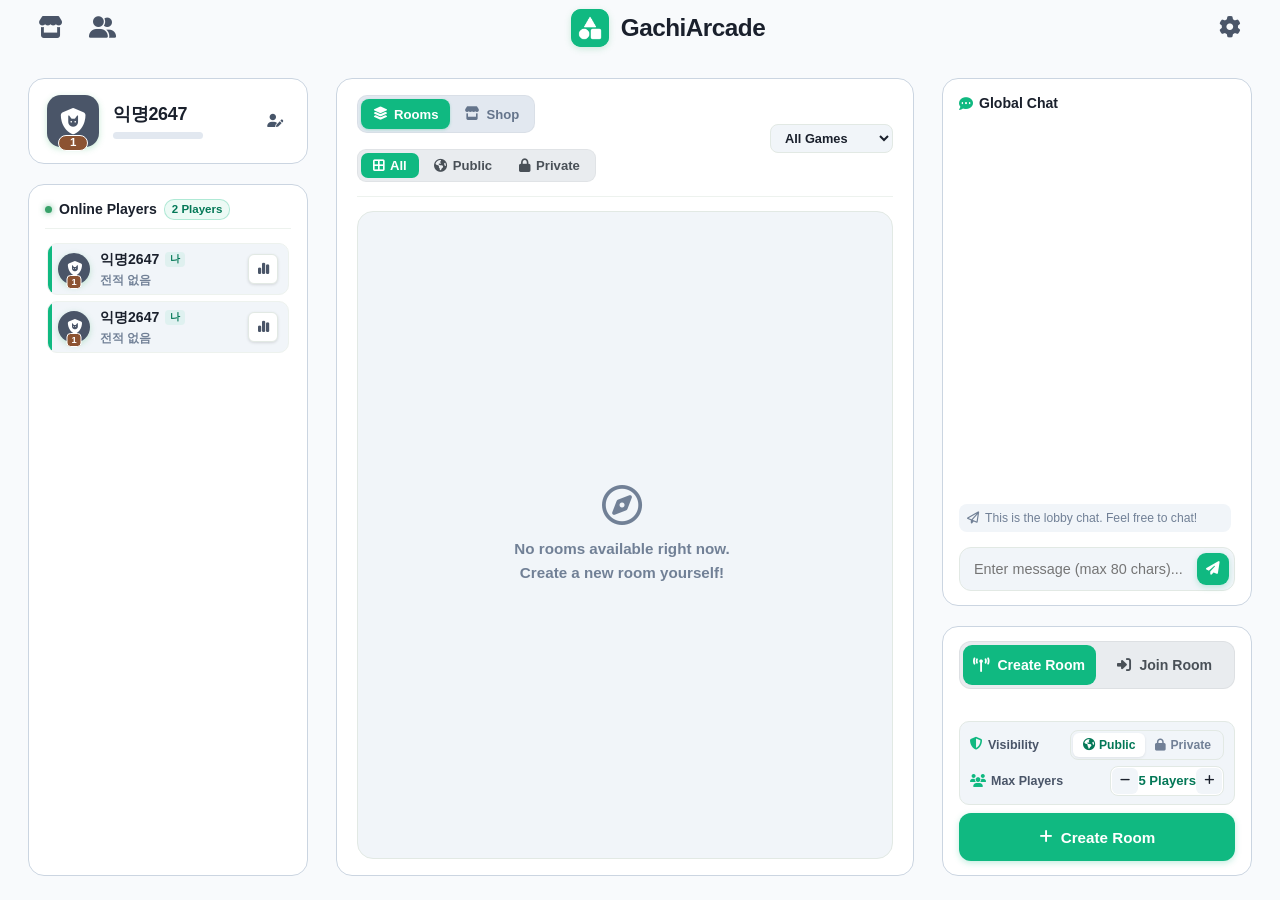
==== index.html @ 76b64f80 "mod" ====
<!DOCTYPE html>
<html lang="ko">
<head>
  <meta charset="UTF-8" />
  <meta name="viewport" content="width=device-width, initial-scale=1.0, maximum-scale=1.0, user-scalable=no, viewport-fit=cover" />
  <meta name="apple-mobile-web-app-capable" content="yes" />
  <meta name="apple-mobile-web-app-status-bar-style" content="default" />
  <meta name="mobile-web-app-capable" content="yes" />
  <title>가치아케이드</title>
  
  <!-- 🔍 검색엔진 최적화 (SEO) 메타 태그 -->
  <meta name="description" content="가치아케이드(GachiArcade)는 설치 없이 브라우저에서 친구와 함께 즐기는 실시간 멀티플레이 웹 아케이드 플랫폼입니다. 윷놀이, 캐치마인드, 섯다, 오목, 오델로 등 14종의 다양한 대전 게임을 무료로 플레이해보세요!" />
  <meta name="keywords" content="가치아케이드, gachiarcade, 가치 아케이드, 웹게임, 멀티게임, 실시간 멀티플레이, 브라우저 게임, 윷놀이, 캐치마인드, 섯다, 오목, 오델로, 무료 웹게임, 친구랑 할만한 게임" />
  <meta name="author" content="GachiArcade Team" />
  <meta name="robots" content="index, follow" />
  <link rel="canonical" href="https://gachiarcade.kro.kr/" />

  <!-- 🔍 구글 서치 콘솔(Google Search Console) 소유권 확인 태그 -->
  <meta name="google-site-verification" content="fe1dQQTqFu0LW-H1JIGaoPeFXu-8-6--BECt6qq8mTA" />
  <!-- 🔍 네이버 웹마스터도구(Naver Search Advisor) 소유권 확인 태그 (선택 사항) -->
  <meta name="naver-site-verification" content="" />

  <!-- 🌟 파비콘 (Favicon) & 모바일 앱 아이콘 (Googlebot-Favicon 최적화 정적/절대경로) -->
  <link rel="shortcut icon" href="https://gachiarcade.kro.kr/favicon.ico" />
  <link rel="icon" type="image/x-icon" href="https://gachiarcade.kro.kr/favicon.ico" sizes="any" />
  <link rel="icon" type="image/svg+xml" href="https://gachiarcade.kro.kr/favicon.svg" />
  <link rel="icon" type="image/png" sizes="192x192" href="https://gachiarcade.kro.kr/favicon.png" />
  <link rel="icon" type="image/png" sizes="512x512" href="https://gachiarcade.kro.kr/favicon.png" />
  <link rel="apple-touch-icon" sizes="180x180" href="https://gachiarcade.kro.kr/favicon.png" />
  <meta name="theme-color" content="#f8fafc" />
  <meta name="theme-color" media="(prefers-color-scheme: light)" content="#f8fafc" />
  <meta name="theme-color" media="(prefers-color-scheme: dark)" content="#0f172a" />
  <meta name="msapplication-navbutton-color" content="#f8fafc" />

  <!-- 💬 카카오톡 & SNS 오픈그래프 (Open Graph) 메타 태그 -->
  <meta property="og:type" content="website" />
  <meta property="og:site_name" content="가치아케이드" />
  <meta property="og:url" content="https://gachiarcade.kro.kr/" />
  <meta property="og:title" content="가치아케이드" />
  <meta property="og:description" content="설치 없이 브라우저에서 링크 하나로 친구와 함께 즐기는 실시간 멀티플레이 웹 아케이드! 윷놀이, 캐치마인드, 섯다 등 14종 게임 지원." />
  <meta property="og:image" content="https://gachiarcade.kro.kr/og-image-v2.png?v=20260919_v6" />
  <meta property="og:image:secure_url" content="https://gachiarcade.kro.kr/og-image-v2.png?v=20260919_v6" />
  <meta property="og:image:type" content="image/png" />
  <meta property="og:image:width" content="1200" />
  <meta property="og:image:height" content="630" />
  <meta property="og:image:alt" content="가치아케이드" />
  <meta property="og:locale" content="ko_KR" />
  <meta property="og:locale:alternate" content="en_US" />

  <!-- 🐦 트위터 카드 (Twitter Card) -->
  <meta name="twitter:card" content="summary_large_image" />
  <meta name="twitter:title" content="가치아케이드" />
  <meta name="twitter:description" content="친구와 브라우저에서 바로 즐기는 실시간 멀티플레이 웹 아케이드" />
  <meta name="twitter:image" content="https://gachiarcade.kro.kr/og-image-v2.png?v=20260919_v6" />

  <!-- 📊 구글 사이트 이름(Site Name) 지정 공식 구조화된 데이터 (WebSite Schema) -->
  <script type="application/ld+json">
  {
    "@context": "https://schema.org",
    "@type": "WebSite",
    "@id": "https://gachiarcade.kro.kr/#website",
    "name": "가치아케이드",
    "alternateName": ["GachiArcade", "gachiarcade", "가치 아케이드"],
    "url": "https://gachiarcade.kro.kr/"
  }
  </script>

  <!-- 📊 웹 애플리케이션 구조화된 데이터 (WebApplication Schema) -->
  <script type="application/ld+json">
  {
    "@context": "https://schema.org",
    "@type": "WebApplication",
    "name": "가치아케이드",
    "alternateName": ["GachiArcade", "gachiarcade"],
    "url": "https://gachiarcade.kro.kr/",
    "applicationCategory": "GameApplication",
    "operatingSystem": "All",
    "browserRequirements": "Requires JavaScript. Requires HTML5.",
    "genre": "Arcade, Multiplayer, Board Game",
    "description": "설치 없이 웹 브라우저에서 친구와 바로 즐기는 실시간 멀티플레이 웹 아케이드 플랫폼. 윷놀이, 캐치마인드, 섯다, 오목, 오델로 등 14종의 게임 제공.",
    "offers": {
      "@type": "Offer",
      "price": "0",
      "priceCurrency": "KRW"
    }
  }
  </script>

  <link rel="preconnect" href="https://cdn.jsdelivr.net" />
  <link rel="stylesheet" href="https://cdn.jsdelivr.net/gh/orioncactus/pretendard@v1.3.9/dist/web/static/pretendard.min.css" />
  <link rel="stylesheet" href="https://cdnjs.cloudflare.com/ajax/libs/font-awesome/6.5.1/css/all.min.css" />
  <script src="https://unpkg.com/peerjs@1.5.4/dist/peerjs.min.js"></script>
  <script src="js/i18n.js"></script>
  <link rel="stylesheet" href="css/style.css?v=1.19.4" />
  <link rel="stylesheet" href="css/games.css?v=1.19.4" />
</head>
<body>

<!-- ═══════════════════════════════════════════════════════════════
     SCREEN: HOME
═══════════════════════════════════════════════════════════════ -->
<div id="screen-home" class="screen active">

  <!-- 🌟 로비 상단 바 🌟 -->
  <header class="room-header lobby-topbar">
    <!-- 좌측: 마켓플레이스 & 친구 목록 버튼 -->
    <div class="lobby-topbar-left">
      <button type="button" class="btn-icon" id="btn-marketplace" title="상점 열기">
        <i class="fa-solid fa-store"></i>
      </button>
      <button type="button" class="btn-icon" id="btn-open-friends" title="친구 / 알림" style="position:relative;">
        <i class="fa-solid fa-user-group btn-icon-desktop"></i>
        <i class="fa-solid fa-user-plus btn-icon-mobile"></i>
        <span class="friends-online-badge hidden" id="friends-online-count-badge">0</span>
      </button>
    </div>

    <!-- 중앙: 가치아케이드 로고 -->
    <div class="room-title">
      <div class="topbar-logo">
        <div class="logo-icon-wrap">
          <img src="favicon.png" alt="가치아케이드 로고" class="topbar-logo-svg" />
        </div>
        <span class="logo-title">가치아케이드</span>
      </div>
    </div>

    <!-- 우측: 설정 버튼 -->
    <div class="room-header-actions" style="display:flex; align-items:center; gap:8px;">
      <button type="button" class="btn-icon" id="btn-open-settings" title="환경 설정 (소리/볼륨)">
        <i class="fa-solid fa-gear"></i>
      </button>
    </div>
  </header>

  <!-- 로비 모바일 채팅 토글 플로팅 버튼 & 백드롭 (방 화면과 동일한 좌하단 버튼) -->
  <button type="button" class="btn btn-primary btn-sm btn-mobile-chat-toggle" id="btn-lobby-mobile-chat-toggle" title="채팅창 열기">
    <i class="fa-solid fa-comment-dots"></i>
    <span>채팅</span>
    <span class="chat-badge-dot hidden" id="lobby-mobile-chat-badge"></span>
  </button>
  <div class="mobile-chat-backdrop hidden" id="lobby-mobile-chat-backdrop"></div>

  <!-- 로비 본체 (사이드바 + 메인 영역) -->
  <div class="home-body-wrap">
    <!-- 왼쪽 사이드바: 게임 목록 -->
    <aside class="home-sidebar">
      <!-- 🌟 사이드바 상단: 프로필 카드 바 (원래 로고 있던 자리) 🌟 -->
      <div class="sidebar-header sidebar-profile-header">
        <div class="home-user-bar">
          <div class="user-avatar-wrap">
            <div class="user-avatar" id="home-user-avatar">?</div>
            <span class="user-level-badge" id="home-user-level">1</span>
          </div>
          <div class="user-info">
            <div class="user-name-line">
              <strong class="user-name" id="home-user-name">플레이어</strong>
            </div>
            <div class="user-exp-track" id="home-user-exp-track" title="내 레벨 경험치">
              <div class="user-exp-fill" id="home-user-exp-fill" style="width: 0%;"></div>
            </div>
          </div>
          <button type="button" class="btn-icon sm btn-user-profile-edit" id="btn-change-nickname" title="프로필 편집 (닉네임/동물 아바타)">
            <i class="fa-solid fa-user-pen"></i>
            <span class="btn-profile-label">내 프로필</span>
          </button>
        </div>
      </div>

      <!-- 🌟 실시간 접속자 카드 (사이드바 위치 배치) 🌟 -->
      <div class="online-users-card card" id="online-users-card">
        <div class="online-card-header">
          <div class="online-card-title">
            <span class="online-live-dot"></span>
            <span>접속 중인 플레이어</span>
            <span class="online-count-badge" id="online-users-count">1명</span>
          </div>
        </div>
        <div class="online-users-list custom-scroll" id="online-users-list">
          <!-- JS 동적 생성 -->
        </div>
      </div>

    <nav class="sidebar-games">
      <p class="sidebar-label">게임 목록</p>
      <ul>
        <li class="sidebar-game-item active" data-game="gomoku">
          <div class="sg-icon"><i class="fa-solid fa-chess-board"></i></div>
          <div class="sg-info">
            <strong>오목</strong>
            <span>15×15 턴제 전략</span>
          </div>
          <div class="sg-tag tag-2p">2인</div>
        </li>
        <li class="sidebar-game-item" data-game="chess">
          <div class="sg-icon"><i class="fa-solid fa-chess-knight"></i></div>
          <div class="sg-info">
            <strong>체스</strong>
            <span>실시간 2인 클래식 체스</span>
          </div>
          <div class="sg-tag tag-2p">2인</div>
        </li>
        <li class="sidebar-game-item" data-game="janggi">
          <div class="sg-icon"><i class="fa-solid fa-chess-rook"></i></div>
          <div class="sg-info">
            <strong>장기</strong>
            <span>정통 2인 한국 장기</span>
          </div>
          <div class="sg-tag tag-2p">2인</div>
        </li>
        <li class="sidebar-game-item" data-game="alkkagi">
          <div class="sg-icon"><i class="fa-solid fa-burst"></i></div>
          <div class="sg-info">
            <strong>알까기</strong>
            <span>실시간 물리 알까기 대결</span>
          </div>
          <div class="sg-tag tag-2p">2인</div>
        </li>
        <li class="sidebar-game-item" data-game="quoridor">
          <div class="sg-icon"><i class="fa-solid fa-border-all"></i></div>
          <div class="sg-info">
            <strong>쿼리도</strong>
            <span>미로 탈출 & 벽 세우기</span>
          </div>
          <div class="sg-tag tag-2p">2인</div>
        </li>
        <li class="sidebar-game-item" data-game="baskin31">
          <div class="sg-icon"><i class="fa-solid fa-ice-cream"></i></div>
          <div class="sg-info">
            <strong>베스킨라빈스 31</strong>
            <span>1~3 숫자 심리전</span>
          </div>
          <div class="sg-tag tag-multi">2~8인</div>
        </li>
        <li class="sidebar-game-item" data-game="wordchain">
          <div class="sg-icon"><i class="fa-solid fa-comments"></i></div>
          <div class="sg-info">
            <strong>끝말잇기</strong>
            <span>15초 스피드 대결</span>
          </div>
          <div class="sg-tag tag-multi">2~8인</div>
        </li>
        <li class="sidebar-game-item" data-game="apple">
          <div class="sg-icon"><i class="fa-solid fa-apple-whole"></i></div>
          <div class="sg-info">
            <strong>사과게임</strong>
            <span>60초 숫자 퍼즐</span>
          </div>
          <div class="sg-tag tag-multi">2~8인</div>
        </li>
        <li class="sidebar-game-item" data-game="typing">
          <div class="sg-icon"><i class="fa-solid fa-keyboard"></i></div>
          <div class="sg-info">
            <strong>타자연습 대결</strong>
            <span>실시간 속타 배틀</span>
          </div>
          <div class="sg-tag tag-multi">2~8인</div>
        </li>
        <li class="sidebar-game-item" data-game="catchmind">
          <div class="sg-icon"><i class="fa-solid fa-paintbrush"></i></div>
          <div class="sg-info">
            <strong>캐치마인드</strong>
            <span>실시간 그림 퀴즈 배틀</span>
          </div>
          <div class="sg-tag tag-multi">2~8인</div>
        </li>
        <li class="sidebar-game-item" data-game="yutnori">
          <div class="sg-icon"><i class="fa-solid fa-circle-nodes"></i></div>
          <div class="sg-info">
            <strong>윷놀이</strong>
            <span>전통 윷놀이 말판 배틀</span>
          </div>
          <div class="sg-tag tag-multi">2~4인</div>
        </li>
        <li class="sidebar-game-item" data-game="yacht">
          <div class="sg-icon"><i class="fa-solid fa-dice"></i></div>
          <div class="sg-info">
            <strong>야추 다이스</strong>
            <span>3D 주사위 족보 배틀</span>
          </div>
          <div class="sg-tag tag-multi">2~4인</div>
        </li>
        <li class="sidebar-game-item" data-game="seotda">
          <div class="sg-icon"><i class="fa-solid fa-clone"></i></div>
          <div class="sg-info">
            <strong>섯다</strong>
            <span>2장 섯다 & 베팅 배틀</span>
          </div>
          <div class="sg-tag tag-multi">2~5인</div>
        </li>
        <li class="sidebar-game-item" data-game="minesweeper">
          <div class="sg-icon"><i class="fa-solid fa-bomb"></i></div>
          <div class="sg-info">
            <strong>지뢰찾기</strong>
            <span>실시간 멀티 배틀</span>
          </div>
          <div class="sg-tag tag-multi">2~8인</div>
        </li>
      </ul>
    </nav>

    <!-- 📢 로비 사이드바 하단 배너: 가치클라우드 (300:250) -->
    <div class="arcade-ad-wrapper arcade-ad-sidebar-home" aria-label="가치클라우드 스폰서 배너">
      <span class="arcade-ad-label">SPONSORED</span>
      <div class="arcade-ad-content" id="arcade-banner-home">
        <a href="https://gachicloud.netlify.app" target="_blank" rel="noopener noreferrer" class="arcade-banner-link" title="가치클라우드 바로가기">
          <img src="gachicloud.png" alt="가치클라우드 - 메신저 대신 웹으로 전송" class="arcade-banner-img" />
        </a>
      </div>
    </div>

    <div class="sidebar-footer">
      <div class="sidebar-copyright">
        <span>© 2026 GachiArcade. All rights reserved.</span>
      </div>
    </div>
  </aside>

  <!-- 오른쪽: 메인 영역 (좌측: 실시간 공개 방 목록, 우측: 방 만들기/참가) -->
  <main class="home-main">
    <!-- 🌟 모바일 전용 상단 탭: [방 목록] | [상점] 🌟 -->
    <div class="mobile-lobby-tabs" id="mobile-lobby-tabs">
      <button type="button" class="mobile-lobby-tab active" id="tab-mobile-room-list">
        <i class="fa-solid fa-layer-group" style="font-size: 0.9rem; margin-right: 4px;"></i>
        <span>방 목록</span>
      </button>
      <button type="button" class="mobile-lobby-tab" id="tab-mobile-shop">
        <i class="fa-solid fa-store" style="font-size: 0.9rem; margin-right: 4px;"></i>
        <span>상점</span>
      </button>
    </div>

    <div class="home-lobby-container">
      
      <!-- 1. 좌측~중앙: 🌐 실시간 방 목록 (공개방 / 비밀방 필터 지원) -->
      <div class="lobby-card card" id="lobby-room-card">
        <div class="lobby-header">
          <div class="lobby-title-area">
            <!-- 🌟 상점 / 방 목록 전환 탭 (좌측 미니 캡슐) 🌟 -->
            <div class="lobby-view-switcher" id="lobby-view-switcher">
              <button type="button" class="lvs-tab active" id="btn-switch-rooms" title="방 목록">
                <i class="fa-solid fa-layer-group"></i>
                <span>방 목록</span>
              </button>
              <button type="button" class="lvs-tab" id="btn-switch-shop" title="상점">
                <i class="fa-solid fa-store"></i>
                <span>상점</span>
              </button>
            </div>
            <div class="lobby-tab-group" id="lobby-filter-tabs">
              <button type="button" class="lobby-tab-btn active" data-lobby-tab="all" id="tab-lobby-all">
                <i class="fa-solid fa-border-all"></i> 전체
              </button>
              <button type="button" class="lobby-tab-btn" data-lobby-tab="public" id="tab-lobby-public">
                <i class="fa-solid fa-earth-americas"></i> 공개방
              </button>
              <button type="button" class="lobby-tab-btn" data-lobby-tab="private" id="tab-lobby-private">
                <i class="fa-solid fa-lock"></i> 비밀방
              </button>
            </div>
          </div>
          <div class="lobby-header-actions">
            <select id="lobby-game-filter" class="lobby-game-select" title="게임별 방 필터">
              <option value="all">모든 게임</option>
            </select>
          </div>
        </div>
        <div class="lobby-list is-empty" id="lobby-room-list">
          <div class="lobby-empty">
            <i class="fa-regular fa-compass"></i>
            <p>현재 열려있는 공개방이 없습니다.<br>새로운 방을 직접 만들어 보세요!</p>
          </div>
        </div>
        <!-- 🌟 방목록 카드 바로 아래 부착된 액션 바 (화면 잘림 완전 방지) 🌟 -->
        <div class="mobile-lobby-action-row" id="mobile-lobby-action-row">
          <button type="button" class="btn-mobile-lobby-chat" id="btn-mobile-lobby-chat" title="전체 채팅 열기">
            <i class="fa-solid fa-comment-dots"></i>
            <span class="chat-badge-dot hidden" id="mobile-lobby-chat-badge"></span>
          </button>
          <button type="button" class="btn-mobile-room-action" id="btn-mobile-room-action">
            <i class="fa-solid fa-plus"></i>
            <span>방 만들기</span>
          </button>
        </div>
      </div>

      <!-- 1-2. 🛒 상점 카드 (방 목록 카드와 전환) -->
      <div class="lobby-card card lobby-shop-card hidden" id="lobby-shop-card">
        <div class="lobby-header shop-header">
          <div class="lobby-title-area shop-title-area">
            <!-- 🌟 상점 / 방 목록 전환 탭 (좌측 미니 캡슐) 🌟 -->
            <div class="lobby-view-switcher" id="lobby-view-switcher-shop">
              <button type="button" class="lvs-tab" id="btn-switch-rooms-shop" title="방 목록">
                <i class="fa-solid fa-layer-group"></i>
                <span>방 목록</span>
              </button>
              <button type="button" class="lvs-tab active" id="btn-switch-shop-shop" title="상점">
                <i class="fa-solid fa-store"></i>
                <span>상점</span>
              </button>
            </div>
            <div class="lobby-tab-group shop-tab-scroll" id="shop-filter-tabs">
              <button type="button" class="lobby-tab-btn active" data-shop-tab="nickname" id="tab-shop-nickname">
                <i class="fa-solid fa-palette"></i> 닉네임
              </button>
              <button type="button" class="lobby-tab-btn" data-shop-tab="profile_card" id="tab-shop-profile-card">
                <i class="fa-solid fa-id-card"></i> 프로필 카드
              </button>
              <button type="button" class="lobby-tab-btn" data-shop-tab="chat_bubble" id="tab-shop-chat-bubble">
                <i class="fa-regular fa-comment-dots"></i> 말풍선
              </button>
              <button type="button" class="lobby-tab-btn" data-shop-tab="avatar_frame" id="tab-shop-avatar-frame">
                <i class="fa-solid fa-square"></i> 테두리
              </button>
              <button type="button" class="lobby-tab-btn" data-shop-tab="victory_effect" id="tab-shop-victory-effect">
                <i class="fa-solid fa-wand-magic-sparkles"></i> 세레머니
              </button>
            </div>
          </div>
          <div class="shop-header-right">
            <div class="shop-coin-pill">
              <i class="fa-solid fa-coins"></i>
              <strong id="shop-coin-balance">0</strong>
            </div>
            <button type="button" class="btn-icon sm" id="btn-close-shop" title="방 목록으로 돌아가기">
              <i class="fa-solid fa-layer-group"></i>
            </button>
          </div>
        </div>
        <div class="shop-content custom-scroll">
          <div class="shop-items-grid" id="shop-items-grid">
            <!-- JS 동적 생성 -->
          </div>
        </div>
      </div>

      <!-- 1-3. 👤 프로필 편집 카드 (방 목록 카드 위치에 일체형 표시) -->
      <div class="lobby-card card lobby-profile-card hidden" id="lobby-profile-card">
        <div class="lobby-header profile-card-header">
          <div class="lobby-title-area">
            <button type="button" class="btn-icon sm btn-back-from-profile" id="btn-back-from-profile" title="돌아가기">
              <i class="fa-solid fa-chevron-left"></i>
            </button>
            <span class="lobby-title"><i class="fa-solid fa-user-pen" style="color:var(--green);"></i> 프로필 편집</span>
          </div>
          <button type="button" class="btn-icon sm btn-close-profile-modal" id="btn-close-profile" title="닫기">
            <i class="fa-solid fa-xmark"></i>
          </button>
        </div>
        <div class="profile-card-content custom-scroll">
          <!-- 🌟 미리보기 영역 (아바타 + 이름 + 레벨/코인 배지) -->
          <div class="profile-preview-area">
            <!-- 통계 아이콘 미니 버튼 (아바타 카드 좌측 상단, 코인 반대편) -->
            <button type="button" class="profile-preview-stats-btn" id="btn-open-my-stats" title="내 전적 통계 보기">
              <i class="fa-solid fa-chart-simple"></i>
            </button>

            <!-- 코인 미니 뱃지 (아바타 카드 맨 오른쪽 상단) -->
            <div class="profile-preview-badges">
              <span class="profile-mini-coin"><i class="fa-solid fa-coins"></i> <span id="profile-coin-amount">0</span></span>
            </div>

            <div class="profile-preview-avatar-wrap">
              <div class="profile-preview-avatar" id="profile-preview-avatar">
                <i class="fa-solid fa-dog" id="profile-preview-icon"></i>
              </div>
              <span class="profile-mini-level" id="profile-level-tag">1</span>
            </div>
            <div class="profile-preview-name" id="profile-preview-name">익명</div>
            <!-- 경험치 게이지 -->
            <div class="profile-exp-track" style="width:100%;margin-top:4px;">
              <div class="profile-exp-fill" id="profile-exp-fill" style="width: 0%;"></div>
            </div>
            <span class="profile-exp-text" id="profile-exp-text">0 / 60 EXP</span>
          </div>

          <!-- 🌟 계정 연동 / 로그인 영역 -->
          <div class="profile-auth-box" id="profile-auth-box">
            <div class="profile-auth-info">
              <i class="fa-solid fa-cloud profile-auth-icon" id="profile-auth-icon"></i>
              <div class="profile-auth-text">
                <span class="profile-auth-status" id="profile-auth-status">게스트 모드</span>
                <span class="profile-auth-sub" id="profile-auth-sub">로그인하면 프로필이 클라우드에 보관됩니다.</span>
              </div>
            </div>
            <div class="profile-auth-action" id="profile-auth-action">
              <button type="button" class="btn btn-primary btn-sm profile-auth-btn" id="btn-open-auth-modal">
                <i class="fa-solid fa-cloud"></i>
                <span>클라우드 로그인</span>
              </button>
            </div>
          </div>

          <!-- 닉네임 입력 -->
          <div class="profile-section">
            <label class="profile-section-label">닉네임 (최대 6글자)</label>
            <input
              type="text"
              id="profile-input-nick"
              class="profile-input-nick"
              placeholder="익명"
              maxlength="6"
              autocomplete="off"
              spellcheck="false"
            />
          </div>

          <!-- 동물 아이콘 선택 -->
          <div class="profile-section">
            <label class="profile-section-label">동물 아이콘</label>
            <div class="avatar-icon-grid" id="avatar-icon-grid"></div>
          </div>

          <!-- 배경 색상 선택 -->
          <div class="profile-section">
            <label class="profile-section-label">배경 색상</label>
            <div class="avatar-color-grid" id="avatar-color-grid"></div>
          </div>
        </div>

        <!-- 🌟 하단 고정 액션 바 (취소 / 저장) - 스크롤 없이 항상 화면 하단 고정 🌟 -->
        <div class="profile-card-footer" id="profile-card-footer">
          <button type="button" class="btn btn-outline btn-sm" id="btn-cancel-profile">
            <span>취소</span>
          </button>
          <button type="button" class="btn btn-primary btn-sm" id="btn-save-profile">
            <i class="fa-solid fa-check"></i>
            <span>저장</span>
          </button>
        </div>
      </div>
      <!-- 🌟 프로필 편집 팝업 모달 백드롭 🌟 -->
      <div class="profile-modal-backdrop hidden" id="profile-modal-backdrop"></div>

      <!-- 2. 우측: 전체 채팅 카드 + 방 만들기/참가 패널 (하단 일치 컬럼) -->
      <div class="lobby-right-col">
        <!-- 2-1. 상단: 💬 로비 전체 채팅방 (프로필 이름: 메시지 형식) -->
        <div class="lobby-chat-card card" id="lobby-chat-card">
          <div class="lobby-chat-header">
            <div class="lobby-chat-title">
              <i class="fa-solid fa-comment-dots" style="color: var(--green);"></i>
              <span>전체 채팅</span>
            </div>
            <button type="button" class="btn-icon sm btn-close-mobile-chat" id="btn-close-lobby-mobile-chat" title="채팅창 닫기">
              <i class="fa-solid fa-xmark"></i>
            </button>
          </div>
          <div class="lobby-chat-messages custom-scroll" id="lobby-chat-messages">
            <!-- 채팅 메시지 동적 생성 -->
            <div class="lobby-chat-welcome">
              <i class="fa-regular fa-paper-plane"></i>
              <span>로비 전체 채팅방입니다. 자유롭게 대화해보세요!</span>
            </div>
          </div>
          <form class="lobby-chat-form" id="lobby-chat-form">
            <input
              type="text"
              id="lobby-chat-input"
              class="lobby-chat-input"
              placeholder="메시지 입력 (최대 80자)..."
              maxlength="80"
              autocomplete="off"
              spellcheck="false"
            />
            <button type="submit" class="btn btn-primary btn-sm btn-lobby-chat-send" id="btn-lobby-chat-send" title="전송">
              <i class="fa-solid fa-paper-plane"></i>
            </button>
          </form>
        </div>

        <!-- 2-3. 하단: 방 만들기 / 참가 패널 -->
        <div class="connect-card card">
          <!-- 🌟 모바일 전용 방 만들기 헤더 (돌아가기 버튼) 🌟 -->
          <div class="mobile-create-header" id="mobile-create-header">
            <button type="button" class="btn-icon sm btn-back-to-room-list" id="btn-back-to-room-list" title="방 목록으로 돌아가기">
              <i class="fa-solid fa-chevron-left"></i>
            </button>
            <strong class="mobile-create-title">방 설정</strong>
            <div class="mobile-create-header-spacer"></div>
          </div>

          <div class="connect-tabs">
          <button class="ctab active" data-tab="create" id="tab-create">
            <i class="fa-solid fa-tower-broadcast"></i>
            <span>방 만들기</span>
          </button>
          <button class="ctab" data-tab="join" id="tab-join">
            <i class="fa-solid fa-right-to-bracket"></i>
            <span>방 참가</span>
          </button>
        </div>

        <!-- 방 만들기 패널 -->
        <div class="ctab-panel active" id="panel-create">
          <!-- ⚙️ 방 설정 옵션 (방 만들기 바로 위 밀착 배치) -->
          <div class="create-room-options">
            <!-- 1. 공개/비밀방 라디오 스위치 -->
            <div class="create-opt-row">
              <span class="create-opt-label"><i class="fa-solid fa-shield-halved"></i> 공개 설정</span>
              <div class="room-type-toggle">
                <label class="room-type-opt">
                  <input type="radio" name="room-visibility" value="public" checked id="opt-room-public" />
                  <span class="room-type-btn"><i class="fa-solid fa-earth-americas"></i> 공개방</span>
                </label>
                <label class="room-type-opt">
                  <input type="radio" name="room-visibility" value="private" id="opt-room-private" />
                  <span class="room-type-btn"><i class="fa-solid fa-lock"></i> 비밀방</span>
                </label>
              </div>
            </div>

            <!-- 비밀번호 4자리 핀 입력란 (비밀방 선택 시 표시) -->
            <div class="create-opt-row create-password-wrap hidden" id="create-password-wrap">
              <span class="create-opt-label"><i class="fa-solid fa-key"></i> 비밀번호</span>
              <div class="password-pin-box">
                <input
                  type="password"
                  id="input-create-room-password"
                  class="create-pwd-input"
                  placeholder="● ● ● ●"
                  maxlength="4"
                  inputmode="numeric"
                  autocomplete="off"
                />
              </div>
            </div>

            <!-- 2. 최대 인원 수 스피너 (2~8인) -->
            <div class="create-opt-row">
              <span class="create-opt-label"><i class="fa-solid fa-users"></i> 최대 인원</span>
              <div class="capacity-stepper">
                <button type="button" class="btn-step" id="btn-cap-minus" title="1명 감소">
                  <i class="fa-solid fa-minus"></i>
                </button>
                <span class="capacity-val" id="capacity-val">5인</span>
                <button type="button" class="btn-step" id="btn-cap-plus" title="1명 증가">
                  <i class="fa-solid fa-plus"></i>
                </button>
              </div>
            </div>
          </div>

          <button class="btn btn-primary btn-lg" id="btn-create-room">
            <i class="fa-solid fa-plus"></i>
            <span>방 만들기</span>
          </button>
          <div class="code-reveal hidden" id="code-reveal">
            <div class="code-reveal-label">방 코드</div>
            <div class="code-display">
              <span id="host-room-code">——</span>
              <button class="btn-icon" id="btn-copy-code" title="복사">
                <i class="fa-regular fa-copy"></i>
              </button>
            </div>
            <div class="waiting-dots">
              <span class="dot"></span><span class="dot"></span><span class="dot"></span>
              <span>친구 연결 대기 중</span>
            </div>
          </div>
        </div>

        <!-- 방 참가 패널 -->
        <div class="ctab-panel" id="panel-join">
          <div class="panel-desc-box">
            <h4>친구 방에 참가하기</h4>
            <p>공유받은 4자리 방 코드를 입력하여 입장하세요.</p>
          </div>
          <div class="join-form">
            <input
              type="text"
              id="input-room-code"
              class="code-input-field"
              placeholder="0 0 0 0"
              maxlength="4"
              inputmode="numeric"
              autocomplete="off"
              spellcheck="false"
            />
            <button class="btn btn-primary btn-lg" id="btn-join-room">
              <i class="fa-solid fa-arrow-right-to-bracket"></i>
              <span>입장하기</span>
            </button>
          </div>
          <div class="join-status hidden" id="join-status">
            <div class="waiting-dots">
              <span class="dot"></span><span class="dot"></span><span class="dot"></span>
              <span id="join-status-text">연결 중...</span>
            </div>
          </div>
        </div> <!-- /#panel-join -->
      </div> <!-- /.connect-card -->
    </div> <!-- /.lobby-right-col -->
  </div> <!-- /.home-lobby-container -->

  </main>
  </div> <!-- /.home-body-wrap -->
</div>


<!-- ═══════════════════════════════════════════════════════════════
     SCREEN: ROOM LOBBY
═══════════════════════════════════════════════════════════════ -->
<div id="screen-room" class="screen">
  <!-- 방 헤더 -->
  <header class="room-header">
    <button class="btn btn-ghost btn-sm" id="btn-leave-room">
      <i class="fa-solid fa-chevron-left"></i>
      <span>로비로 나가기</span>
    </button>
    <div class="room-title">
      <span class="room-name-label">ROOM CODE</span>
      <button type="button" class="room-code-badge" id="room-code-display" title="클릭하여 방 코드 복사">——</button>
      <button class="btn-icon sm" id="btn-copy-room-code" title="방 코드 복사">
        <i class="fa-regular fa-copy"></i>
      </button>
    </div>
    <div class="room-header-actions" style="display:flex; gap:8px;">
      <button class="btn-icon" id="btn-room-settings" title="환경설정">
        <i class="fa-solid fa-gear"></i>
      </button>
    </div>
  </header>

  <!-- 방 모바일 채팅 토글 플로팅 버튼 & 백드롭 -->
  <button type="button" class="btn btn-primary btn-sm btn-mobile-chat-toggle" id="btn-room-mobile-chat-toggle" title="채팅창 열기">
    <i class="fa-regular fa-comments"></i>
    <span>채팅</span>
    <span class="chat-badge-dot hidden" id="room-mobile-chat-badge"></span>
  </button>
  <div class="mobile-chat-backdrop hidden" id="room-mobile-chat-backdrop"></div>

<!-- 방 본체 (3단: 좌측 참가자 / 중앙 게임선택 / 우측 채팅) -->
  <div class="room-body" id="room-body">

    <!-- 1. 왼쪽 영역 (참가자 목록 + 이모지 패널) -->
    <div class="room-left-panel">
      <!-- 기존 참가자 목록 패널 -->
      <section class="room-players-panel card">
        <div class="panel-header">
          <h3 class="panel-title"><i class="fa-solid fa-users"></i> 참가자 목록</h3>
          <span class="panel-badge" id="player-count-badge">1명 접속</span>
        </div>
        <ul class="player-list" id="player-list">
          <!-- JS로 동적 생성 -->
        </ul>
        <div class="player-slots" id="player-slots">
          <!-- 빈 슬롯 JS 생성 -->
        </div>
      </section>

      <!-- 신규: 감정표현 이모지 & 채팅 사이드 패널 -->
      <div class="room-emoji-panel card" id="room-emoji-panel">
        <div class="emoji-grid-2x2">
          <button type="button" class="btn-emoji" data-emoji="😂" title="웃기">
            <img src="https://cdn.jsdelivr.net/gh/twitter/twemoji@14.0.2/assets/svg/1f602.svg" alt="😂" class="emoji-img">
          </button>
          <button type="button" class="btn-emoji" data-emoji="😡" title="화남">
            <img src="https://cdn.jsdelivr.net/gh/twitter/twemoji@14.0.2/assets/svg/1f621.svg" alt="😡" class="emoji-img">
          </button>
          <button type="button" class="btn-emoji" data-emoji="😮" title="놀람">
            <img src="https://cdn.jsdelivr.net/gh/twitter/twemoji@14.0.2/assets/svg/1f62e.svg" alt="😮" class="emoji-img">
          </button>
          <button type="button" class="btn-emoji" data-emoji="🎉" title="축하">
            <img src="https://cdn.jsdelivr.net/gh/twitter/twemoji@14.0.2/assets/svg/1f389.svg" alt="🎉" class="emoji-img">
          </button>
        </div>
        <button type="button" class="btn-mobile-lobby-chat btn-card-side-chat" id="btn-room-side-chat" title="채팅 열기">
          <i class="fa-solid fa-comment-dots"></i>
          <span class="chat-badge-dot hidden" id="room-side-chat-badge"></span>
        </button>
      </div>


    </div>

    <!-- 2. 중앙: 게임 선택 카드 + 하단 팁 -->
    <div class="room-center-wrap">
      <section class="room-center-panel card">
      <!-- 🎮 게임 진행 중 알림 배너 -->
      <div class="room-playing-alert hidden" id="room-playing-alert">
        <i class="fa-solid fa-circle-play"></i>
        <span>현재 게임이 진행 중입니다. 대기실에서 대기하시거나 채팅에 참여해 보세요!</span>
      </div>

      <div class="game-select-panel">
        <div class="panel-header">
          <h3 class="panel-title"><i class="fa-solid fa-gamepad"></i> 게임 선택</h3>

          <!-- 🌟 빨간색 표시 위치: 게임선택과 힌트 사이의 세부 설정 바 🌟 -->
          <div class="game-extra-settings-bar hidden" id="game-extra-settings-bar">
            <!-- 1. 라운드 설정 (끝말잇기, 캐치마인드, 타자연습 대결) -->
            <div class="extra-setting-item hidden" id="game-rounds-setting">
              <span class="esi-label"><i class="fa-solid fa-award"></i> 라운드:</span>
              <div class="esi-stepper">
                <button type="button" class="btn-step" id="btn-round-minus" title="1라운드 감소">
                  <i class="fa-solid fa-minus"></i>
                </button>
                <span class="esi-val" id="game-round-val">3 라운드</span>
                <button type="button" class="btn-step" id="btn-round-plus" title="1라운드 증가">
                  <i class="fa-solid fa-plus"></i>
                </button>
              </div>
            </div>

            <!-- 2. 오목/체스 진영 선택 (셔플, 방장 흑, 방장 백) -->
            <div class="extra-setting-item hidden" id="game-side-setting">
              <span class="esi-label"><i class="fa-solid fa-chess"></i> 진영:</span>
              <div class="side-select-toggle" id="side-select-toggle">
                <button type="button" class="side-btn active" data-side="shuffle" id="btn-side-shuffle">
                  <i class="fa-solid fa-shuffle"></i> <span>셔플</span>
                </button>
                <button type="button" class="side-btn" data-side="host_black" id="btn-side-black">
                  <i class="fa-solid fa-circle" style="color:#1a202c;"></i> <span id="side-label-black">방장 흑</span>
                </button>
                <button type="button" class="side-btn" data-side="host_white" id="btn-side-white">
                  <i class="fa-regular fa-circle" style="color:#718096;"></i> <span id="side-label-white">방장 백</span>
                </button>
              </div>
            </div>
          </div>

          <span class="panel-sub" id="game-select-role-hint">방장만 변경 가능</span>
        </div>

        <!-- 🌟 신규: 현재 선택된 게임 프리뷰 요약 바 🌟 -->
        <div class="room-selected-game-banner" id="room-selected-game-banner">
          <div class="rsgb-icon-wrap" id="rsgb-icon-wrap">
            <i class="fa-solid fa-chess-board" id="rsgb-icon"></i>
          </div>
          <div class="rsgb-content">
            <div class="rsgb-title-row">
              <strong class="rsgb-title" id="rsgb-title">오목</strong>
              <span class="rsgb-tag tag-2p" id="rsgb-tag">2인</span>
            </div>
            <span class="rsgb-desc" id="rsgb-desc">15×15 정통 바둑판에서 먼저 5목을 완성하면 승리합니다.</span>
          </div>
        </div>

        <div class="room-game-grid" id="room-game-grid">
          <div class="room-game-btn" data-game="gomoku">
            <div class="rgb-icon"><i class="fa-solid fa-chess-board"></i></div>
            <div class="rgb-info">
              <strong>오목</strong>
              <span>15×15 턴제 바둑판</span>
            </div>
            <span class="rgb-tag tag-2p">2인</span>
          </div>
          <div class="room-game-btn" data-game="chess">
            <div class="rgb-icon"><i class="fa-solid fa-chess-knight"></i></div>
            <div class="rgb-info">
              <strong>체스</strong>
              <span>정통 클래식 2인 체스</span>
            </div>
            <span class="rgb-tag tag-2p">2인</span>
          </div>
          <div class="room-game-btn" data-game="janggi">
            <div class="rgb-icon"><i class="fa-solid fa-chess-rook"></i></div>
            <div class="rgb-info">
              <strong>장기</strong>
              <span>정통 2인 한국 장기</span>
            </div>
            <span class="rgb-tag tag-2p">2인</span>
          </div>
          <div class="room-game-btn" data-game="alkkagi">
            <div class="rgb-icon"><i class="fa-solid fa-burst"></i></div>
            <div class="rgb-info">
              <strong>알까기</strong>
              <span>실시간 물리 알까기 배틀</span>
            </div>
            <span class="rgb-tag tag-2p">2인</span>
          </div>
          <div class="room-game-btn" data-game="quoridor">
            <div class="rgb-icon"><i class="fa-solid fa-border-all"></i></div>
            <div class="rgb-info">
              <strong>쿼리도</strong>
              <span>9×9 미로 벽 세우기</span>
            </div>
            <span class="rgb-tag tag-2p">2인</span>
          </div>
          <div class="room-game-btn" data-game="baskin31">
            <div class="rgb-icon"><i class="fa-solid fa-ice-cream"></i></div>
            <div class="rgb-info">
              <strong>베스킨라빈스 31</strong>
              <span>1~3 숫자 심리전</span>
            </div>
            <span class="rgb-tag tag-multi">2~8인</span>
          </div>
          <div class="room-game-btn" data-game="wordchain">
            <div class="rgb-icon"><i class="fa-solid fa-comments"></i></div>
            <div class="rgb-info">
              <strong>끝말잇기</strong>
              <span>15초 한국어 어휘력</span>
            </div>
            <span class="rgb-tag tag-multi">2~8인</span>
          </div>
          <div class="room-game-btn" data-game="apple">
            <div class="rgb-icon"><i class="fa-solid fa-apple-whole"></i></div>
            <div class="rgb-info">
              <strong>사과게임</strong>
              <span>합 10 숫자 퍼즐</span>
            </div>
            <span class="rgb-tag tag-multi">2~8인</span>
          </div>
          <div class="room-game-btn" data-game="typing">
            <div class="rgb-icon"><i class="fa-solid fa-keyboard"></i></div>
            <div class="rgb-info">
              <strong>타자연습 대결</strong>
              <span>실시간 문장 속타전</span>
            </div>
            <span class="rgb-tag tag-multi">2~8인</span>
          </div>
          <div class="room-game-btn" data-game="catchmind">
            <div class="rgb-icon"><i class="fa-solid fa-paintbrush"></i></div>
            <div class="rgb-info">
              <strong>캐치마인드</strong>
              <span>실시간 그림 퀴즈 배틀</span>
            </div>
            <span class="rgb-tag tag-multi">2~8인</span>
          </div>
          <div class="room-game-btn" data-game="yutnori">
            <div class="rgb-icon"><i class="fa-solid fa-circle-nodes"></i></div>
            <div class="rgb-info">
              <strong>윷놀이</strong>
              <span>전통 윷놀이 말판 배틀</span>
            </div>
            <span class="rgb-tag tag-multi">2~4인</span>
          </div>
          <div class="room-game-btn" data-game="yacht">
            <div class="rgb-icon"><i class="fa-solid fa-dice"></i></div>
            <div class="rgb-info">
              <strong>야추 다이스</strong>
              <span>3D 주사위 족보 배틀</span>
            </div>
            <span class="rgb-tag tag-multi">2~4인</span>
          </div>
          <div class="room-game-btn" data-game="seotda">
            <div class="rgb-icon"><i class="fa-solid fa-clone"></i></div>
            <div class="rgb-info">
              <strong>섯다</strong>
              <span>2장 섯다 & 베팅 배틀</span>
            </div>
            <span class="rgb-tag tag-multi">2~5인</span>
          </div>
          <div class="room-game-btn" data-game="minesweeper">
            <div class="rgb-icon"><i class="fa-solid fa-bomb"></i></div>
            <div class="rgb-info">
              <strong>지뢰찾기</strong>
              <span>실시간 멀티 배틀</span>
            </div>
            <span class="rgb-tag tag-multi">2~8인</span>
          </div>
        </div>


      </div>

      <!-- 컨트롤 -->
      <div class="room-controls">
        <div class="guest-hint hidden" id="guest-wait-hint">
          <i class="fa-solid fa-crown"></i> 방장이 게임을 선택하고 시작하기를 기다리고 있습니다.
        </div>
        <div class="control-row">
          <button type="button" class="btn btn-ready" id="btn-ready">
            <i class="fa-regular fa-circle"></i>
            <span>준비하기</span>
          </button>
          <button type="button" class="btn btn-start hidden" id="btn-start-game" disabled>
            <i class="fa-solid fa-play"></i>
            <span>게임 시작</span>
          </button>
        </div>
        <p class="ready-hint" id="ready-hint">모든 참가자가 준비해야 시작할 수 있습니다.</p>
      </div>
    </section>

    <!-- 🌟 방 화면 하단 도움말/팁 바 (10초 랜덤 순환) 🌟 -->
    <div class="room-tip-bar" id="room-tip-bar">
      <i class="fa-solid fa-lightbulb room-tip-icon"></i>
      <span class="room-tip-text" id="room-tip-text">Tip - 로그인을 하면 전적과 레벨 등의 정보를 저장할 수 있어요.</span>
    </div>
  </div>

    <!-- 3. 오른쪽: 방 실시간 채팅창 -->
    <section class="room-chat-panel card" id="room-chat-panel">
      <div class="panel-header">
        <h3 class="panel-title"><i class="fa-solid fa-comment-dots" style="color:var(--green);"></i> 실시간 채팅</h3>
        <span class="chat-count-badge" id="chat-count-badge">ROOM</span>
        <button type="button" class="btn-icon sm btn-close-mobile-chat" id="btn-close-room-mobile-chat" title="채팅창 닫기">
          <i class="fa-solid fa-xmark"></i>
        </button>
      </div>

      <div class="chat-messages-wrap" id="room-chat-messages">
        <div class="chat-system-msg">방 채팅에 입장했습니다. 매너 있는 대화를 나눠보세요!</div>
      </div>
      <div class="chat-input-form">
        <input type="text" id="room-chat-input" class="chat-input" placeholder="메시지를 입력하세요..." maxlength="100" autocomplete="off" />
        <button type="button" class="btn btn-primary btn-chat-send" id="btn-room-chat-send">
          <i class="fa-solid fa-paper-plane"></i>
        </button>
      </div>
    </section>

  </div>
</div>

<!-- ═══════════════════════════════════════════════════════════════
     SCREEN: GAME (좌측 참가자 + 중앙 메인게임 + 우측 실시간 채팅)
═══════════════════════════════════════════════════════════════ -->
<div id="screen-game" class="screen">
  <!-- 상단 게임 네비게이션 -->
  <header class="game-header">
    <button class="btn btn-ghost btn-sm" id="btn-back-to-room">
      <i class="fa-solid fa-chevron-left"></i>
      <span>방으로 돌아가기</span>
    </button>
    <div class="game-title-area">
      <span id="current-game-title">게임</span>
    </div>
    <div class="game-header-actions">
      <div class="game-room-badge">
        <i class="fa-solid fa-hashtag"></i>
        <span id="game-room-code">0000</span>
      </div>
      <button class="btn-icon" id="btn-game-settings" title="환경설정">
        <i class="fa-solid fa-gear"></i>
      </button>
      <button type="button" class="btn btn-primary btn-sm btn-mobile-chat-toggle" id="btn-mobile-chat-toggle" title="채팅창 열기">
        <i class="fa-regular fa-comments"></i>
        <span>채팅</span>
        <span class="chat-badge-dot hidden" id="mobile-chat-badge"></span>
      </button>
    </div>
  </header>

  <!-- 모바일 채팅 팝업 전용 백드롭 -->
  <div class="mobile-chat-backdrop hidden" id="mobile-chat-backdrop"></div>

<!-- 게임 메인 컨테이너 (3단: 좌측 참가자 / 중앙 메인게임 / 우측 인게임 채팅) -->
  <div class="game-main-layout" id="game-main-layout">
    
    <!-- 1. 좌측 영역 (인게임 참가자 목록 + 이모지 패널) -->
    <div class="game-left-panel">
      <aside class="game-sidebar-players card">
        <div class="gsp-header">
          <h4><i class="fa-solid fa-users"></i> 참가자 (<span id="gsp-count">2</span>)</h4>
        </div>
        <!-- 좌측 퇴장 알림 영역 -->
        <div class="gsp-alert-container" id="gsp-alert-container"></div>
        <ul class="gsp-list" id="gsp-player-list">
          <!-- JS 동적 생성 -->
        </ul>
      </aside>

      <!-- 인게임 이모지 & 채팅 사이드 패널 -->
      <div class="game-emoji-panel card" id="game-emoji-panel">
        <div class="emoji-grid-2x2">
          <button type="button" class="btn-emoji" data-emoji="😂" title="웃기">
            <img src="https://cdn.jsdelivr.net/gh/twitter/twemoji@14.0.2/assets/svg/1f602.svg" alt="😂" class="emoji-img">
          </button>
          <button type="button" class="btn-emoji" data-emoji="😡" title="화남">
            <img src="https://cdn.jsdelivr.net/gh/twitter/twemoji@14.0.2/assets/svg/1f621.svg" alt="😡" class="emoji-img">
          </button>
          <button type="button" class="btn-emoji" data-emoji="😮" title="놀람">
            <img src="https://cdn.jsdelivr.net/gh/twitter/twemoji@14.0.2/assets/svg/1f62e.svg" alt="😮" class="emoji-img">
          </button>
          <button type="button" class="btn-emoji" data-emoji="🎉" title="축하">
            <img src="https://cdn.jsdelivr.net/gh/twitter/twemoji@14.0.2/assets/svg/1f389.svg" alt="🎉" class="emoji-img">
          </button>
        </div>
        <button type="button" class="btn-mobile-lobby-chat btn-card-side-chat" id="btn-game-side-chat" title="채팅 열기">
          <i class="fa-solid fa-comment-dots"></i>
          <span class="chat-badge-dot hidden" id="game-side-chat-badge"></span>
        </button>
      </div>


    </div>

    <!-- 2. 중앙 메인 게임 컨텐츠 영역 -->
    <main class="game-play-area">
      <div id="game-content"></div>
    </main>

    <!-- 3. 우측 인게임 실시간 채팅창 (모바일에서는 팝업 모달로 작동) -->
    <aside class="game-chat-panel card" id="game-chat-panel">
      <div class="gcp-header">
        <h4><i class="fa-solid fa-comment-dots" style="color:var(--green);"></i> 인게임 채팅</h4>
        <button type="button" class="btn-icon sm btn-close-mobile-chat" id="btn-close-mobile-chat" title="채팅창 닫기">
          <i class="fa-solid fa-xmark"></i>
        </button>
      </div>
      <div class="chat-messages-wrap" id="game-chat-messages">
        <div class="chat-system-msg">게임 중 실시간 응원과 대화를 나눠보세요!</div>
      </div>
      <div class="chat-input-form">
        <input type="text" id="game-chat-input" class="chat-input" placeholder="메시지 입력..." maxlength="100" autocomplete="off" />
        <button class="btn btn-primary btn-chat-send" id="btn-game-chat-send">
          <i class="fa-solid fa-paper-plane"></i>
        </button>
      </div>
    </aside>
  </div>
</div>

<!-- 🎆 승리 세레머니 이펙트 전역 캔버스 (미리보기 및 승리 시 노출) -->
<canvas id="victory-effects-canvas" class="victory-effects-canvas hidden"></canvas>

<!-- ═══════════════════════════════════════════════════════════════
     OVERLAY: 결과
═══════════════════════════════════════════════════════════════ -->
<div id="overlay-result" class="overlay hidden">
  <div class="result-modal card">
    <div class="result-confetti" id="result-confetti"></div>
    <div class="result-icon-wrap" id="result-icon">
      <i class="fa-solid fa-trophy"></i>
    </div>
    <h2 id="result-title">승리!</h2>
    <p id="result-message">축하합니다! 대결에서 승리하셨습니다.</p>
    <div class="result-score-row" id="result-score-row"></div>
    <div class="result-exp-box hidden" id="result-exp-box"></div>
    <div class="result-coin-box hidden" id="result-coin-box"></div>
    <div class="result-actions">
      <button type="button" class="btn btn-primary btn-lg" id="btn-result-back-room" style="width:100%;">
        <i class="fa-solid fa-house"></i>
        <span>방으로 돌아가기</span>
      </button>
    </div>
  </div>
</div>

<!-- ═══════════════════════════════════════════════════════════════
     OVERLAY: 환경 설정 (BGM 및 효과음 볼륨 스와이프 조절)
═══════════════════════════════════════════════════════════════ -->
<!-- ═══════════════════════════════════════════════════════════════
     OVERLAY: 환경 설정 (v1.1.0 — 5개 탭 분리 & 변경 이력 스크롤)
═══════════════════════════════════════════════════════════════ -->
<div id="overlay-settings" class="overlay hidden">
  <div class="settings-modal card" id="settings-modal-card">
    <!-- 헤더: 제목 + 닫기 버튼 -->
    <div class="settings-header">
      <h3><i class="fa-solid fa-gear"></i> 환경 설정</h3>
      <button type="button" class="btn-close-settings" id="btn-close-settings" title="닫기">
        <i class="fa-solid fa-xmark"></i>
      </button>
    </div>

    <!-- 탭 네비게이션 바 (6개 탭) -->
    <div class="settings-tab-bar" id="settings-tab-bar">
      <button type="button" class="settings-tab-btn active" data-tab="env" id="tab-settings-env">
        <i class="fa-solid fa-display"></i>
        <span data-i18n="settings.tabs.display">화면</span>
      </button>
      <button type="button" class="settings-tab-btn" data-tab="sound" id="tab-settings-sound">
        <i class="fa-solid fa-volume-high"></i>
        <span data-i18n="settings.tabs.sound">음향</span>
      </button>
      <button type="button" class="settings-tab-btn" data-tab="game" id="tab-settings-game">
        <i class="fa-solid fa-gamepad"></i>
        <span data-i18n="settings.tabs.game">게임</span>
      </button>
      <button type="button" class="settings-tab-btn" data-tab="about" id="tab-settings-about">
        <i class="fa-solid fa-circle-info"></i>
        <span data-i18n="settings.tabs.about">정보</span>
      </button>
      <button type="button" class="settings-tab-btn" data-tab="language" id="tab-settings-language">
        <i class="fa-solid fa-language"></i>
        <span data-i18n="settings.tabs.lang">언어</span>
      </button>
    </div>
    
    <!-- 탭 컨텐츠 바디 (스크롤 가능) -->
    <div class="settings-body custom-scroll">

      <!-- [탭 1] 🖥️ 화면 / 환경 설정 패널 -->
      <div class="settings-tab-pane active" id="pane-settings-env">
        <!-- 테마 설정 -->
        <div class="setting-item">
          <div class="setting-meta">
            <div class="setting-title">
              <i class="fa-solid fa-circle-half-stroke" style="color:var(--yellow);"></i>
              <span>화면 테마</span>
            </div>
            <div class="theme-toggle-group" id="theme-toggle-group">
              <button type="button" class="btn-theme-toggle active" id="btn-theme-light" data-theme="light">
                <i class="fa-solid fa-sun"></i>
                <span>라이트</span>
              </button>
              <button type="button" class="btn-theme-toggle" id="btn-theme-dark" data-theme="dark">
                <i class="fa-solid fa-moon"></i>
                <span>다크</span>
              </button>
            </div>
          </div>
        </div>

        <!-- 부드러운 애니메이션 & 파티클 -->
        <div class="setting-item">
          <div class="setting-meta">
            <div class="setting-title">
              <i class="fa-solid fa-wand-magic-sparkles" style="color:var(--purple);"></i>
              <span>시각 효과 & 애니메이션</span>
            </div>
            <label class="toggle-switch">
              <input type="checkbox" id="chk-anim-enabled" checked />
              <span class="toggle-slider"></span>
            </label>
          </div>
        </div>

        <!-- 화면 흔들림 효과 -->
        <div class="setting-item">
          <div class="setting-meta">
            <div class="setting-title">
              <i class="fa-solid fa-wave-square" style="color:var(--coral);"></i>
              <span>화면 흔들림 효과</span>
            </div>
            <label class="toggle-switch">
              <input type="checkbox" id="chk-shake-enabled" checked />
              <span class="toggle-slider"></span>
            </label>
          </div>
        </div>

        <!-- UI 텍스트 크기 스케일 -->
        <div class="setting-item">
          <div class="setting-meta">
            <div class="setting-title">
              <i class="fa-solid fa-font" style="color:var(--sky);"></i>
              <span>글꼴 크기</span>
            </div>
            <select class="settings-select" id="select-font-scale">
              <option value="normal" selected>보통</option>
              <option value="large">크게</option>
            </select>
          </div>
        </div>
      </div>

      <!-- [탭 2] 🔊 음향 / 사운드 설정 패널 -->
      <div class="settings-tab-pane" id="pane-settings-sound">
        <!-- 전체 사운드 마스터 음소거 스위치 -->
        <div class="setting-item">
          <div class="setting-meta">
            <div class="setting-title">
              <i class="fa-solid fa-volume-xmark" style="color:var(--coral);"></i>
              <span>전체 사운드</span>
            </div>
            <button type="button" class="btn btn-outline btn-sm" id="btn-master-mute-toggle">
              <i class="fa-solid fa-volume-high"></i>
              <span id="text-master-mute-status">소리 켜짐</span>
            </button>
          </div>
        </div>

        <!-- 배경음악 (BGM) 설정 -->
        <div class="setting-item">
          <div class="setting-meta">
            <div class="setting-title">
              <i class="fa-solid fa-music" style="color:var(--sky);"></i>
              <span>배경음악 (BGM)</span>
            </div>
            <button type="button" class="btn-sound-toggle" id="btn-toggle-bgm-mute" title="BGM 음소거">
              <i class="fa-solid fa-volume-high"></i>
            </button>
          </div>
          <div class="slider-row">
            <input type="range" id="slider-bgm-vol" min="0" max="100" value="35" class="sound-range-slider" />
            <span class="vol-text" id="text-bgm-vol">35%</span>
          </div>
        </div>

        <!-- 효과음 (SFX) 설정 -->
        <div class="setting-item">
          <div class="setting-meta">
            <div class="setting-title">
              <i class="fa-solid fa-volume-high" style="color:var(--green);"></i>
              <span>효과음 (SFX)</span>
            </div>
            <button type="button" class="btn-sound-toggle" id="btn-toggle-sfx-mute" title="효과음 음소거">
              <i class="fa-solid fa-volume-high"></i>
            </button>
          </div>
          <div class="slider-row">
            <input type="range" id="slider-sfx-vol" min="0" max="100" value="70" class="sound-range-slider" />
            <span class="vol-text" id="text-sfx-vol">70%</span>
          </div>
        </div>

        <!-- 사운드 테스트 청취 버튼 -->
        <div class="setting-item">
          <div class="setting-meta">
            <div class="setting-title">
              <i class="fa-solid fa-headphones" style="color:var(--yellow);"></i>
              <span>사운드 테스트</span>
            </div>
            <button type="button" class="btn btn-outline btn-sm" id="btn-test-sound">
              <i class="fa-solid fa-play"></i>
              <span>재생</span>
            </button>
          </div>
        </div>
      </div>

      <!-- [탭 3] 🎮 게임 편의 설정 패널 -->
      <div class="settings-tab-pane" id="pane-settings-game">
        <!-- 자동 준비 설정 -->
        <div class="setting-item">
          <div class="setting-meta">
            <div class="setting-title">
              <i class="fa-solid fa-bolt" style="color:var(--yellow);"></i>
              <span>대기실 자동 준비</span>
            </div>
            <label class="toggle-switch">
              <input type="checkbox" id="chk-auto-ready" />
              <span class="toggle-slider"></span>
            </label>
          </div>
        </div>

        <!-- 초대 방해금지 (DND) 모드 -->
        <div class="setting-item">
          <div class="setting-meta">
            <div class="setting-title">
              <i class="fa-solid fa-bell-slash" style="color:var(--coral);"></i>
              <span>초대 방해금지</span>
            </div>
            <label class="toggle-switch">
              <input type="checkbox" id="chk-dnd-mode" />
              <span class="toggle-slider"></span>
            </label>
          </div>
        </div>

        <!-- 인게임 감정표현(이모지) 표시 -->
        <div class="setting-item">
          <div class="setting-meta">
            <div class="setting-title">
              <i class="fa-regular fa-face-smile" style="color:var(--sky);"></i>
              <span>인게임 감정표현</span>
            </div>
            <label class="toggle-switch">
              <input type="checkbox" id="chk-show-emojis" checked />
              <span class="toggle-slider"></span>
            </label>
          </div>
        </div>

        <!-- 채팅 알림 배지 -->
        <div class="setting-item">
          <div class="setting-meta">
            <div class="setting-title">
              <i class="fa-regular fa-comments" style="color:var(--green);"></i>
              <span>채팅 알림 뱃지</span>
            </div>
            <label class="toggle-switch">
              <input type="checkbox" id="chk-chat-notify" checked />
              <span class="toggle-slider"></span>
            </label>
          </div>
        </div>
      </div>

      <!-- [탭 4] ℹ️ 정보 & 버전 패널 (v1.1.0) -->
      <div class="settings-tab-pane" id="pane-settings-about">
        <!-- 브랜드 & 버전 카드 -->
        <div class="about-brand-card">
          <div class="about-logo-badge">
            <img src="favicon.png" alt="가치아케이드 로고" class="about-logo-svg" />
          </div>
          <div class="about-brand-info">
            <div class="about-title-row">
              <h4 class="about-app-name">GachiArcade</h4>
              <span class="about-version-tag">v1.18.9</span>
            </div>
          </div>
        </div>

        <!-- 버전 변경 이력 (Changelog) -->
        <div class="setting-item setting-changelog-wrap">
          <div class="setting-title" style="margin-bottom: 6px;">
            <i class="fa-solid fa-clock-rotate-left" style="color:var(--green);"></i>
            <span data-i18n="settings.about.title">업데이트 내역</span>
          </div>
          <div class="settings-changelog-box" id="settings-changelog-box" style="height: 140px; overflow-y: auto;">
            <div class="changelog-entry current">
              <span class="changelog-ver">[v1.18.9]</span>
              <span class="changelog-text">방 만들기 및 프로필 편집 모달 상단 16px 라운딩 및 1.5px 온전한 윤곽선 테두리 마감 적용으로 상단 잘림/끊김 현상 완전 해결</span>
            </div>
            <div class="changelog-entry">
              <span class="changelog-ver">[v1.18.8]</span>
              <span class="changelog-text">모바일 방 목록 카드 하단 액션 버튼 밀착 부착으로 화면 잘림 완전 방지, 방 만들기 카드 상단 테두리 복원 및 탭 단절감 해소, 프로필 편집 1회 클릭 즉시 닫힘 수정 및 우측 X버튼 제거, 프로필 편집 UI 컴팩트 단순화 및 취소/저장 버튼 카드 하단 고정 배치</span>
            </div>
            <div class="changelog-entry">
              <span class="changelog-ver">[v1.18.7]</span>
              <span class="changelog-text">모바일 로비 하단 액션 버튼(채팅/방 만들기) 화면 벗어남 및 오버플로우 수정(컨테이너 flex 높이 핏 교정), 상점/프로필 설정/방 만들기 화면 전환 시 상호 배타적 카드 노출 및 내부 스크롤 격리로 UI 깨짐 완전 해결</span>
            </div>
            <div class="changelog-entry">
              <span class="changelog-ver">[v1.18.6]</span>
              <span class="changelog-text">프로필 편집 UI 로비 방 목록 카드 내 일체형 카드 이식 및 뒤로가기 버튼 추가, 모바일 채팅 및 방 만들기 액션 버튼을 카드 외부 하단으로 분리 및 '방 만들기' 문구 변경, 방/게임 화면 참가자 목록 스크롤바 투명화, 모바일 채팅 입력창 전송 버튼 수직/수평 정렬 및 아이콘 오프셋 교정</span>
            </div>
            <div class="changelog-entry">
              <span class="changelog-ver">[v1.18.5]</span>
              <span class="changelog-text">모바일 방 화면 게임 선택/라운드/진영 설정 전환 시 카드 움찔거림 완전 방지(헤더 32px 고정), 준비 버튼 클릭 시 패널 스크롤 밀림 차단으로 게임 요약 배너 유지/덮어씌워짐 버그 수정, 인게임 턴 플레이어 바운스/확대 애니메이션 제거로 안정적인 화면 유지</span>
            </div>
            <div class="changelog-entry">
              <span class="changelog-ver">[v1.18.4]</span>
              <span class="changelog-text">방 화면 및 인게임 닉네임 폰트 크기 최적화, 방 코드 버튼 심플화(배경/테두리/흔들림 제거 및 숫자만 표시), 게임 선택 카드 그림자 강화 및 상단 구분선 제거, 인원수 태그 무테/글씨만 노출 및 '2인 전용' 문구 '2인'으로 통일</span>
            </div>
            <div class="changelog-entry">
              <span class="changelog-ver">[v1.18.3]</span>
              <span class="changelog-text">인게임 참가자 목록 스크롤 차단 해제 및 현재 턴 플레이어 부드러운 자동 스크롤 개선, 방 화면 준비 상태 토글 시 게임 요약 배너 유지 버그 수정</span>
            </div>
            <div class="changelog-entry">
              <span class="changelog-ver">[v1.18.2]</span>
              <span class="changelog-text">채팅 UI 전면 개편: 구분선 완전 제거, 헤더 타이틀 및 닫기 버튼 안쪽 들여쓰기 여백 조정, 다운탑(Bottom-Up) 하단 정렬 및 부드러운 상향 스크롤 형식 적용</span>
            </div>
            <div class="changelog-entry">
              <span class="changelog-ver">[v1.18.1]</span>
              <span class="changelog-text">참가자 대기 슬롯과 프로필 카드 간격 균일화(6px 통일), 게임 선택 카드 및 상점 스크롤 페이드 마스크 제거</span>
            </div>
            <div class="changelog-entry">
              <span class="changelog-ver">[v1.18.0]</span>
              <span class="changelog-text">참가자 대기 슬롯 및 클릭 초대 UI 복원, 현재 선택 게임 요약 배너 복원, 인게임 턴 플레이어 자동 스무스 스크롤, 모바일 안내메시지 숨김, 탭 하이라이트 박스 제거 및 배경색 연한 회색 조정</span>
            </div>
            <div class="changelog-entry">
              <span class="changelog-ver">[v1.17.0]</span>
              <span class="changelog-text">모바일 채팅 UI 중앙 플로팅 팝업 모달 개편(부드러운 애니메이션, 입력칸 확대 및 전송 버튼 내장 일체화, 무테 닫기 버튼), 방 화면 친구 초대 버튼 사이드 이동 및 정사각형 배치, 설정 문의 탭 제거</span>
            </div>
            <div class="changelog-entry">
              <span class="changelog-ver">[v1.16.1]</span>
              <span class="changelog-text">모바일 방 화면 및 인게임 화면 좌하단 플로팅 채팅 버튼 제거, 참가자 목록 1열 다행 스크롤 롤백</span>
            </div>
            <div class="changelog-entry">
              <span class="changelog-ver">[v1.16.0]</span>
              <span class="changelog-text">참가자 목록 2열 상하 스크롤 그리드 전환, 2x2 이모지 + 로비형 채팅 버튼 서브 패널 통합, 인게임 관전중/#0000 코드 제거, 체스 UI 화면 오버플로우 수정, 방 게임 그리드 스크롤바 숨김</span>
            </div>
            <div class="changelog-entry">
              <span class="changelog-ver">[v1.15.3]</span>
              <span class="changelog-text">모바일 로비 프로필 닉네임 폰트 적정 크기 조정, 채팅/프로필/방참가 시 모바일 자동 포커스 방지(가상 키보드 불쑥 뜸 방지), 방 설정/만들기 카드 높이 컴팩트 핏 최적화</span>
            </div>
            <div class="changelog-entry">
              <span class="changelog-ver">[v1.15.2]</span>
              <span class="changelog-text">방/인게임 참가자-이모지 카드 단일 일체화 및 2행 스크롤 뷰포트 고정, 상단 여백 추가, 방 화면 게임 선택 스크롤 및 하단 시작 버튼 고정</span>
            </div>
            <div class="changelog-entry">
              <span class="changelog-ver">[v1.15.1]</span>
              <span class="changelog-text">모바일 방 목록 카드 하단 듀얼 액션 바 적용: 좌측 컴팩트 정사각형 채팅 버튼 및 우측 방 설정 버튼 조화 배치</span>
            </div>
            <div class="changelog-entry">
              <span class="changelog-ver">[v1.15.0]</span>
              <span class="changelog-text">모바일 로비 채팅 버튼 제거 및 방 목록 카드 하단 전체 확장, 방 설정 좌측 컴팩트 정사각형 아이콘화, 프로필 닉네임 확대 및 경험치바 밀착, 방 목록 탭 아이콘 추가</span>
            </div>
            <div class="changelog-entry">
              <span class="changelog-ver">[v1.14.0]</span>
              <span class="changelog-text">방 화면 및 인게임 참가자 카드 대형화(로비 프로필급), 우측 세로 이모티콘 패널, 16px 라운딩 및 1.5px 테두리/그림자 일체화, 방 화면 100dvh 풀스크린 핏 적용</span>
            </div>
            <div class="changelog-entry">
              <span class="changelog-ver">[v1.13.5]</span>
              <span class="changelog-text">모바일 로비 카드 간 상하 간격(프로필·메인 카드·채팅 버튼) 및 방 목록 카드 간격 확대 조정</span>
            </div>
            <div class="changelog-entry">
              <span class="changelog-ver">[v1.13.4]</span>
              <span class="changelog-text">모바일 방 설정 진입 시 [방 만들기]·[방 참가] 토글 탭 복원 및 방 참가 UI 모바일 핏 최적화</span>
            </div>
            <div class="changelog-entry">
              <span class="changelog-ver">[v1.13.3]</span>
              <span class="changelog-text">모바일 로비 상단 탭([방 목록]·[상점])과 하단 카드의 일체형 결합(상/하단 맞춤 라운딩, 경계면 테두리·그림자 자연스러운 단일 카드화)</span>
            </div>
            <div class="changelog-entry">
              <span class="changelog-ver">[v1.13.2]</span>
              <span class="changelog-text">모바일 로비 스크롤 방지 카드 고정, 방 설정↔방 만들기 버튼 일체화, 전 카드/채팅 1.5px 테두리 및 입체 회색 그림자 적용</span>
            </div>
            <div class="changelog-entry">
              <span class="changelog-ver">[v1.13.1]</span>
              <span class="changelog-text">모바일 로비 리파인: 탭 컨테이너 회색 배경·버튼 배경 투명화, 방 설정 버튼 카드 내부 배치, 뒤로가기 무테/투명화</span>
            </div>
            <div class="changelog-entry">
              <span class="changelog-ver">[v1.13.0]</span>
              <span class="changelog-text">모바일 로비 탭/버튼 전환(방 목록·상점·방 설정) 및 방 만들기 UI 연동</span>
            </div>
            <div class="changelog-entry">
              <span class="changelog-ver">[v1.12.5]</span>
              <span class="changelog-text">모바일 UI 리파인: 닉네임 크기 확대, theme-color/상태바 스타일 완전 일치, 카드 얇은 회색 테두리+그림자, 채팅 신규 아이콘(comment-dots), 미선택 탭/필터 연한 회색 구분감 강화</span>
            </div>
            <div class="changelog-entry">
              <span class="changelog-ver">[v1.12.4]</span>
              <span class="changelog-text">모바일 UI 리파인: 전체 카드 라운딩 확대, 프로필 편집 무테화, 탭 버튼형 라운딩 마감, 필터 버튼 무테화, 방목록 그림자 복원, 채팅 회색 그림자 적용</span>
            </div>
            <div class="changelog-entry">
              <span class="changelog-ver">[v1.12.3]</span>
              <span class="changelog-text">모바일 브라우저 theme-color 메타 태그를 로비 배경색(#f6f8f7)으로 일치 및 테마별 동적 동기화</span>
            </div>
            <div class="changelog-entry">
              <span class="changelog-ver">[v1.12.2]</span>
              <span class="changelog-text">모바일 UI 리파인: PNG 로고 적용, 무테 상단바, 카드 음영 구분감, 컴팩트 필터 칩 & 무테 드롭다운 동시 노출, 탭-방목록 완전 밀착, 신규 아이콘 적용</span>
            </div>
            <div class="changelog-entry">
              <span class="changelog-ver">[v1.12.1]</span>
              <span class="changelog-text">모바일 UI 리파인: 프로필 카드 확대, 테두리 없는 상단바 전면 적용, 탭-방목록 일체형 결합, 초록색 필터 탭 & 무테 드롭다운 실장</span>
            </div>
            <div class="changelog-entry">
              <span class="changelog-ver">[v1.12.0]</span>
              <span class="changelog-text">모바일 UI 전면 개편(뷰포트 맞춤 원스크린 로비, 방 찾기/만들기 탭 전환, 코드 참가 버튼, 전역 앱 스타일 상단 바 통일, 와이드 채팅 버튼 실장)</span>
            </div>
            <div class="changelog-entry">
              <span class="changelog-ver">[v1.11.4]</span>
              <span class="changelog-text">로비 스폰서 배너 클릭 시 가치클라우드(gachicloud.netlify.app) 바로가기 새 탭 링크 연결</span>
            </div>
            <div class="changelog-entry">
              <span class="changelog-ver">[v1.11.3]</span>
              <span class="changelog-text">대기실·인게임 광고 UI 전면 제거 및 로비 사이드바 전용 가치클라우드(300:250) 자체 스폰서 배너 실장</span>
            </div>
            <div class="changelog-entry">
              <span class="changelog-ver">[v1.11.2]</span>
              <span class="changelog-text">구글 검색 파비콘(절대경로 및 192px/ICO/SVG) 및 Site Name 스키마 강화, sitemap.xml 최신 갱신</span>
            </div>
            <div class="changelog-entry">
              <span class="changelog-ver">[v1.11.1]</span>
              <span class="changelog-text">알까기 물리 종료 시 미정의 변수 참조 오류(ReferenceError) 수정으로 턴 넘김 복구, 감정표현 박수 이모티콘을 화남(😡)으로 교체</span>
            </div>
            <div class="changelog-entry">
              <span class="changelog-ver">[v1.11.0]</span>
              <span class="changelog-text">신규 멀티 지뢰찾기(Minesweeper) 추가, 사과게임 & 지뢰찾기 동일 배열 동기화(공정 경쟁) 및 상대방 진행상황 실시간 관전 기능 탑재</span>
            </div>
            <div class="changelog-entry">
              <span class="changelog-ver">[v1.10.5]</span>
              <span class="changelog-text">성인 광고가 제외된 300×250 단일 배너만 선별하여 로비 사이드바, 방 대기실, 인게임 좌측 영역에 깔끔하게 배치</span>
            </div>
            <div class="changelog-entry">
              <span class="changelog-ver">[v1.10.4]</span>
              <span class="changelog-text">성인 광고 노출 차단을 위해 기존 Adsterra 광고 코드 전면 제거 (성인 제외 클린 광고 재발급 대기)</span>
            </div>
            <div class="changelog-entry">
              <span class="changelog-ver">[v1.10.3]</span>
              <span class="changelog-text">로비 사이드바 및 설정 모달 내 불필요한 후원하기 버튼 제거, 순수 스폰서 배너 광고 영역 단일화</span>
            </div>
            <div class="changelog-entry">
              <span class="changelog-ver">[v1.10.2]</span>
              <span class="changelog-text">Adsterra(애드스테라) 광고 실제 탑재: 로비/인게임 300x250 배너, 방 대기실 네이티브 배너, PC 전용 소셜 바 실장</span>
            </div>
            <div class="changelog-entry">
              <span class="changelog-ver">[v1.10.1]</span>
              <span class="changelog-text">광고 플랫폼 Adsterra(애드스테라) 전면 전환: kro.kr 서브도메인 호환 광고 배너 템플릿(로비/방/인게임 PC 전용 비침범 영역) 구축 및 모바일 UI 100% 보호</span>
            </div>
            <div class="changelog-entry">
              <span class="changelog-ver">[v1.10.0]</span>
              <span class="changelog-text">구글 애드센스(Google AdSense) 공식 연동 체계 구축 (PC 전용 로비 사이드바/방 대기실/인게임 비침범 배너 레이아웃, 모바일 100% 숨김 및 ads.txt 생성)</span>
            </div>
            <div class="changelog-entry">
              <span class="changelog-ver">[v1.9.3]</span>
              <span class="changelog-text">구글 검색 최적화(SEO) 리파인: 사이트 이름 '가치아케이드' 고정(WebSite Schema 및 og:site_name), 검색 제목 간소화 및 표준 favicon.ico 구축</span>
            </div>
            <div class="changelog-entry">
              <span class="changelog-ver">[v1.9.2]</span>
              <span class="changelog-text">구글 서치 콘솔(Google Search Console) 사이트 소유권 인증 메타태그 등록</span>
            </div>
            <div class="changelog-entry">
              <span class="changelog-ver">[v1.9.1]</span>
              <span class="changelog-text">구글 검색엔진 최적화(SEO) 전면 적용 (가치아케이드/gachiarcade 키워드 메타태그, robots.txt, sitemap.xml, Schema.org JSON-LD 구조화 데이터 구축 및 서치 콘솔 연동 체계 마련)</span>
            </div>
            <div class="changelog-entry">
              <span class="changelog-ver">[v1.9.0]</span>
              <span class="changelog-text">BGM 신디사이저 16박자 루프 완벽 동기화, 섯다 AI 자연스러운 생각시간·심리전(블러핑/트랩/성향)·사람 닉네임 탑재, 섯다 UI 전면 개편(단색 플랫 테마, 10px 라운딩 통일, 상·중·하 쾌적한 3단 테이블 분리 및 실제 섯다형 베팅 컨트롤)</span>
            </div>
            <div class="changelog-entry">
              <span class="changelog-ver">[v1.8.0]</span>
              <span class="changelog-text">신규 2장 섯다(Seotda) 게임 추가 (2~5인 실시간 멀티 & AI 봇 완벽 지원, 실제 고화질 화투패 20장 애셋, 판돈 및 단계별 베팅 시스템, 38광땡~망통·암행어사·땡잡이·구사 족보 및 전용 손맛 효과음 탑재)</span>
            </div>
            <div class="changelog-entry">
              <span class="changelog-ver">[v1.7.0]</span>
              <span class="changelog-text">윷놀이 골인 표시 3중첩 제거(프로필 단일화 & 심플 턴 인디케이터), 캐치마인드 실시간 점수 항시 표기(사이드바 & 헤더), 로비·대기실·인게임 전반 전역 영어 번역 전수 확장 적용</span>
            </div>
            <div class="changelog-entry">
              <span class="changelog-ver">[v1.6.0]</span>
              <span class="changelog-text">개발자 모드 전격 개편(가상 봇 플레이어 무제한 추가/추방 & 플레이어 수-라운드 자동 연동 및 1인 완벽 플레이), 인게임 라운드 표시 배경 제거, 턴 아이콘 중복 버그 수정, 러시안 룰렛 및 체스 워페어 영구 삭제</span>
            </div>
            <div class="changelog-entry">
              <span class="changelog-ver">[v1.5.0]</span>
              <span class="changelog-text">인게임 턴 및 기권 UI 통합 심플화(배경색 제거 및 일관된 위치 정렬), Web Audio BGM 신디사이저 리믹스 확장, 설정 모달 닫기/언어 번역 및 버전 표기 수정</span>
            </div>
            <div class="changelog-entry">
              <span class="changelog-ver">[v1.4.1]</span>
              <span class="changelog-text">상점, 친구, 방, 모달 및 인게임 전반의 모든 텍스트 사전 전수 확장 번역 적용</span>
            </div>
            <div class="changelog-entry">
              <span class="changelog-ver">[v1.4.0]</span>
              <span class="changelog-text">i18n 정식 아키텍처 개편 (locales/ JSON 사전, 점 표기법 네임스페이스, 템플릿 변수 보간 및 헤더 전역 언어 전환기 도입)</span>
            </div>
            <div class="changelog-entry">
              <span class="changelog-ver">[v1.3.3]</span>
              <span class="changelog-text">전체 DOM 텍스트 노드 자동 감지 기반 전역 번역 엔진 구축으로 사이트 내 모든 텍스트 다국어 지원</span>
            </div>
            <div class="changelog-entry">
              <span class="changelog-ver">[v1.3.2]</span>
              <span class="changelog-text">윷놀이 보드 디자인 심플화, 리얼 윷가락 3D 그래픽 및 불필요한 가이드 텍스트 제거</span>
            </div>
            <div class="changelog-entry">
              <span class="changelog-ver">[v1.3.1]</span>
              <span class="changelog-text">7개 언어 다국어 지원 추가 (영어, 터키어, 러시아어, 중국어, 일본어, 스페인어, 한국어)</span>
            </div>
            <div class="changelog-entry">
              <span class="changelog-ver">[v1.3.0]</span>
              <span class="changelog-text">윷놀이 코너 지름길 스킵 오류 수정, 윷·모 잡기 추가 던지기 제거, 참먹이(도착 칸) 착지 룰 구현</span>
            </div>
            <div class="changelog-entry">
              <span class="changelog-ver">[v1.2.9]</span>
              <span class="changelog-text">로비 접속자 목록 및 공통 커스텀 슬림 스크롤바(에메랄드 틴트) UI 개선</span>
            </div>
            <div class="changelog-entry">
              <span class="changelog-ver">[v1.2.8]</span>
              <span class="changelog-text">기본 레이아웃 보존 상태에서 접속자 프로필 카드 52px 고정 및 스크롤 스냅(상하 잘림 방지) 적용</span>
            </div>
            <div class="changelog-entry">
              <span class="changelog-ver">[v1.2.7]</span>
              <span class="changelog-text">카드 레이아웃 및 로비 전체 채팅창 크기 원상복구</span>
            </div>
            <div class="changelog-entry">
              <span class="changelog-ver">[v1.2.6]</span>
              <span class="changelog-text">접속자 목록 프로필 카드 높이(52px) 고정 및 스크롤 스냅(Scroll Snap)으로 상하 잘림 원천 차단</span>
            </div>
            <div class="changelog-entry">
              <span class="changelog-ver">[v1.2.5]</span>
              <span class="changelog-text">창 세로 크기 축소 시 로비 내 프로필 카드 세로 높이 불변 고정(Fixed Height) 적용</span>
            </div>
            <div class="changelog-entry">
              <span class="changelog-ver">[v1.2.4]</span>
              <span class="changelog-text">접속자 목록 내 프로필 카드 최상단 고정 및 모바일/PC 로비 스크롤 짤림 방지 최적화</span>
            </div>
            <div class="changelog-entry">
              <span class="changelog-ver">[v1.2.3]</span>
              <span class="changelog-text">카톡 오픈그래프 절대 URL 캐시 우회(og-image-v2), 서브텍스트 제거 및 둥글고 두꺼운 타이틀 폰트 적용</span>
            </div>
            <div class="changelog-entry">
              <span class="changelog-ver">[v1.2.2]</span>
              <span class="changelog-text">세모·동그라미·네모 심볼 크기 140px로 확대 및 20px 간격 밀집 배치 리파인</span>
            </div>
            <div class="changelog-entry">
              <span class="changelog-ver">[v1.2.1]</span>
              <span class="changelog-text">고유 컬러 플랫 단색(#10b981) 적용 및 세모·동그라미·네모 완벽 균등 비율 리파인</span>
            </div>
            <div class="changelog-entry">
              <span class="changelog-ver">[v1.2.0]</span>
              <span class="changelog-text">사이트 타이틀 간소화(가치아케이드), 세모·동그라미·네모 고유 브랜드 SVG(파비콘 및 카카오톡 공유 이미지) 전면 리디자인</span>
            </div>
            <div class="changelog-entry">
              <span class="changelog-ver">[v1.1.4]</span>
              <span class="changelog-text">모바일 방 목록·방 만들기 일체형 배치 및 접속자 하단 이동, 룸 코드 클릭 자동 복사 및 중앙 정렬</span>
            </div>
            <div class="changelog-entry">
              <span class="changelog-ver">[v1.1.3]</span>
              <span class="changelog-text">모바일 방 화면 이모지 버튼 패널 라운딩 통일 및 하단 팁 바 모바일 숨김 처리</span>
            </div>
            <div class="changelog-entry">
              <span class="changelog-ver">[v1.1.2]</span>
              <span class="changelog-text">모바일 접속자 2열 다행 스크롤, 방 목록 탭 좌측 정렬, PC 상점 롤백 및 여백 확대, 모바일 상점 헤더 개편</span>
            </div>
            <div class="changelog-entry">
              <span class="changelog-ver">[v1.1.1]</span>
              <span class="changelog-text">로비 전체채팅 말풍선 미적용, 프로필 테두리 버그 수정, 아이템명 단순화 및 모바일 로비/상점 레이아웃 개선</span>
            </div>
            <div class="changelog-entry">
              <span class="changelog-ver">[v1.1.0]</span>
              <span class="changelog-text">환경설정 초기화 제거, 승리 세레머니 미리보기 버그 수정, 네모 픽셀 테두리 대거 추가, 무지개색 아이템 도입 및 이름 심플화</span>
            </div>
            <div class="changelog-entry">
              <span class="changelog-ver">[v1.0.2]</span>
              <span class="changelog-text">설정 정보 탭 내 사이트 설명을 스크롤 가능한 버전 기록 박스로 개편 및 자동 기록 체계 구축</span>
            </div>
            <div class="changelog-entry">
              <span class="changelog-ver">[v1.0.1]</span>
              <span class="changelog-text">방 입장/복귀 시 채팅 최하단 자동 스크롤, 버그 문의 무한로딩 수정 및 README.md 작성</span>
            </div>
            <div class="changelog-entry">
              <span class="changelog-ver">[v1.0.0]</span>
              <span class="changelog-text">13종 아케이드 게임 정식 출시, Supabase 계정/상점 및 Firebase P2P 실시간 로비 구축</span>
            </div>
          </div>
        </div>

        <div class="about-copyright">
          <span data-i18n="settings.about.copyright">© 2026 GachiArcade. All rights reserved.</span>
        </div>
      </div>

      <!-- [탭 6] 🌐 언어 설정 패널 -->
      <div class="settings-tab-pane" id="pane-settings-language">
        <div class="setting-item">
          <div class="setting-meta" style="flex-direction:column; align-items:flex-start; gap:6px;">
            <div class="setting-title">
              <i class="fa-solid fa-earth-asia" style="color:var(--green);"></i>
              <span data-i18n="lang.title">언어 선택</span>
            </div>
            <p class="setting-desc" data-i18n="lang.desc">앱 표시 언어를 선택하세요.</p>
          </div>
        </div>
        <!-- 언어 전환용 hidden select (i18n.js _syncHeaderDropdown 호환) -->
        <select id="select-global-language" style="display:none;" aria-hidden="true">
          <option value="ko">한국어</option>
          <option value="en">English</option>
          <option value="es">Español</option>
          <option value="tr">Türkçe</option>
          <option value="ru">Русский</option>
          <option value="zh">中文</option>
          <option value="ja">日本語</option>
        </select>
        <!-- 언어 선택 버튼 그리드 -->
        <div class="lang-grid" id="lang-choice-grid">
          <!-- JS로 동적 생성 -->
        </div>
      </div>

    </div>

    <!-- 모달 푸터: 버전 표시 + 확인/닫기 버튼 -->
    <div class="settings-footer">
      <div class="settings-footer-info">
        <span class="settings-version-badge">v1.17.0</span>
      </div>
      <button type="button" class="btn btn-primary btn-sm" id="btn-confirm-settings">
        <span data-i18n="settings.close">닫기</span>
      </button>
    </div>
  </div>
</div>

<!-- ═══════════════════════════════════════════════════════════════
     MODAL: Supabase 로그인 / 회원가입 모달
═══════════════════════════════════════════════════════════════ -->
<div id="auth-modal" class="overlay auth-modal-overlay hidden">
  <div class="auth-modal-card card">
    <div class="auth-modal-header">
      <div class="auth-modal-title">
        <i class="fa-solid fa-shield-halved" style="color:var(--green);"></i>
        <span id="auth-modal-title-text">가치아케이드 로그인</span>
      </div>
      <button type="button" class="btn-icon sm" id="btn-close-auth-modal" title="닫기">
        <i class="fa-solid fa-xmark"></i>
      </button>
    </div>

    <!-- 미설정 알림 배너 (config 미입력 시 표시) -->
    <div id="auth-config-notice" class="auth-notice-banner hidden">
      <i class="fa-solid fa-circle-info"></i>
      <div>
        <strong>Supabase 설정이 필요합니다.</strong>
        <p>js/supabase-config.js에 Project URL과 anon public key를 입력해주세요.</p>
      </div>
    </div>

    <!-- 상태 메시지 배너 -->
    <div id="auth-feedback-msg" class="auth-feedback-banner hidden"></div>

    <div class="auth-oauth-guide">
      <p class="auth-oauth-guide-text">간편 소셜 로그인으로 1초 만에 가치아케이드를 시작하세요.<br>로그인 시 전적, 레벨, 코인이 클라우드에 영구 보관됩니다.</p>
    </div>

    <div class="auth-oauth-btn-group">
      <button type="button" class="btn-oauth btn-oauth-google" id="btn-oauth-google" title="Google로 간편 로그인">
        <svg class="oauth-icon" viewBox="0 0 24 24" width="20" height="20">
          <path fill="#4285F4" d="M22.56 12.25c0-.78-.07-1.53-.2-2.25H12v4.26h5.92c-.26 1.37-1.04 2.53-2.21 3.31v2.77h3.57c2.08-1.92 3.28-4.74 3.28-8.09z"/>
          <path fill="#34A853" d="M12 23c2.97 0 5.46-.98 7.28-2.66l-3.57-2.77c-.98.66-2.23 1.06-3.71 1.06-2.86 0-5.29-1.93-6.16-4.53H2.18v2.84C3.99 20.53 7.7 23 12 23z"/>
          <path fill="#FBBC05" d="M5.84 14.09c-.22-.66-.35-1.36-.35-2.09s.13-1.43.35-2.09V7.06H2.18C1.43 8.55 1 10.22 1 12s.43 3.45 1.18 4.94l2.85-2.22.81-.63z"/>
          <path fill="#EA4335" d="M12 5.38c1.62 0 3.06.56 4.21 1.64l3.15-3.15C17.45 2.09 14.97 1 12 1 7.7 1 3.99 3.47 2.18 7.06l3.66 2.84c.87-2.6 3.3-4.52 6.16-4.52z"/>
        </svg>
        <span>Google 계정으로 계속</span>
      </button>
      <button type="button" class="btn-oauth btn-oauth-kakao btn-oauth-kakao-disabled" id="btn-oauth-kakao" disabled>
        <svg class="oauth-icon" viewBox="0 0 24 24" width="19" height="19" fill="#aaaaaa">
          <path d="M12 3c-5.523 0-10 3.582-10 8 0 2.868 1.895 5.385 4.743 6.74-.208.775-.75 2.808-.86 3.242-.136.539.197.532.415.387.172-.114 2.73-1.854 3.83-2.602.613.088 1.238.133 1.872.133 5.523 0 10-3.582 10-8s-4.477-8-10-8z"/>
        </svg>
        <span>카카오 계정으로 계속</span>
      </button>
      <p class="auth-google-only-notice"><i class="fa-solid fa-circle-info"></i> 현재 구글 로그인만 지원합니다.</p>
    </div>
  </div>
</div>

<!-- ═══════════════════════════════════════════════════════════════
     MODAL: 커스텀 확인 / 나가기 팝업 모달 (Confirm Modal)
═══════════════════════════════════════════════════════════════ -->
<div id="confirm-modal" class="overlay confirm-modal-overlay hidden">
  <div class="confirm-modal-card card">
    <div class="confirm-modal-icon-wrap danger" id="confirm-modal-icon">
      <i class="fa-solid fa-door-open"></i>
    </div>
    <div class="confirm-modal-body">
      <h3 class="confirm-modal-title" id="confirm-modal-title">확인</h3>
      <p class="confirm-modal-message" id="confirm-modal-message">정말 진행하시겠습니까?</p>
    </div>
    <div class="confirm-modal-btn-row">
      <button type="button" class="btn btn-outline" id="confirm-modal-cancel">취소</button>
      <button type="button" class="btn btn-danger" id="confirm-modal-ok">나가기</button>
    </div>
  </div>
</div>

<!-- ═══════════════════════════════════════════════════════════════
     MODAL: 게임 전적 상세 모달 (상대방 / 내 전적 공용)
═══════════════════════════════════════════════════════════════ -->
<div id="stats-modal" class="overlay stats-modal-overlay hidden">
  <div class="stats-modal-card card">
    <div class="stats-modal-header">
      <div class="stats-user-profile">
        <div class="stats-avatar-wrap">
          <div class="stats-user-avatar" id="stats-user-avatar">
            <i class="fa-solid fa-user" id="stats-user-icon"></i>
          </div>
          <span class="player-level-badge" id="stats-user-level" style="display:none;">1</span>
        </div>
        <div class="stats-user-info">
          <div class="stats-user-name" id="stats-user-name">플레이어</div>
          <div class="stats-user-tag hidden" id="stats-user-tag" style="display:none !important;"></div>
        </div>
        <button type="button" class="btn btn-primary btn-sm btn-stats-friend hidden" id="btn-stats-add-friend">
          <i class="fa-solid fa-user-plus"></i>
          <span>친구 신청</span>
        </button>
      </div>
      <button type="button" class="btn-icon sm" id="btn-close-stats-modal" title="닫기">
        <i class="fa-solid fa-xmark"></i>
      </button>
    </div>

    <!-- 총 전적 요약 카드 -->
    <div class="stats-summary-card">
      <div class="stats-summary-item">
        <span class="stats-summary-label">총 판수</span>
        <strong class="stats-summary-val" id="stats-total-plays">0</strong>
      </div>
      <div class="stats-summary-divider"></div>
      <div class="stats-summary-item">
        <span class="stats-summary-label">승리</span>
        <strong class="stats-summary-val win" id="stats-total-wins">0</strong>
      </div>
      <div class="stats-summary-divider"></div>
      <div class="stats-summary-item">
        <span class="stats-summary-label">패배</span>
        <strong class="stats-summary-val lose" id="stats-total-losses">0</strong>
      </div>
      <div class="stats-summary-divider"></div>
      <div class="stats-summary-item">
        <span class="stats-summary-label">무승부</span>
        <strong class="stats-summary-val draw" id="stats-total-draws">0</strong>
      </div>
      <div class="stats-summary-divider"></div>
      <div class="stats-summary-item highlight">
        <span class="stats-summary-label">승률</span>
        <strong class="stats-summary-val rate" id="stats-win-rate">0%</strong>
      </div>
    </div>

    <!-- 승률 막대 게이지 -->
    <div class="stats-gauge-wrap">
      <div class="stats-gauge-track">
        <div class="stats-gauge-fill" id="stats-gauge-fill" style="width: 0%;"></div>
      </div>
    </div>

    <!-- 게임별 전적 목록 섹션 -->
    <div class="stats-games-title">
      <i class="fa-solid fa-gamepad"></i>
      <span>게임별 상세 전적</span>
    </div>
    <div class="stats-games-list" id="stats-games-list">
      <!-- JS로 14개 게임별 행 렌더링 -->
    </div>
  </div>
</div>

<!-- ═══════════════════════════════════════════════════════════════
     OVERLAY: 카운트다운 (사과게임, 끝말잇기, 타자연습 시작 전 3, 2, 1)
═══════════════════════════════════════════════════════════════ -->
<div id="overlay-countdown" class="overlay countdown-overlay hidden">
  <div class="countdown-modal">
    <div class="countdown-number-wrap">
      <span class="countdown-number" id="countdown-number">3</span>
    </div>
    <div class="countdown-sub" id="countdown-sub">잠시 후 게임이 시작됩니다!</div>
  </div>
</div>

<!-- ═══════════════════════════════════════════════════════════════
     OVERLAY: 로딩
═══════════════════════════════════════════════════════════════ -->
<div id="overlay-loading" class="overlay hidden">
  <div class="loading-modal card" style="text-align:center;">
    <div class="loading-ring">
      <div></div><div></div><div></div><div></div>
    </div>
    <p id="loading-text" style="margin-bottom:12px;">연결 중...</p>
    <button type="button" class="btn btn-secondary btn-sm" id="btn-cancel-loading" style="padding:6px 18px;font-size:0.85rem;border-radius:var(--radius-sm);">
      <i class="fa-solid fa-xmark"></i>
      <span>연결 취소</span>
    </button>
  </div>
</div>

<!-- ═══════════════════════════════════════════════════════════════
     OVERLAY: 비밀방 비밀번호 입력 모달
═══════════════════════════════════════════════════════════════ -->
<div id="overlay-room-password" class="overlay hidden">
  <div class="pwd-modal card" style="max-width:320px;width:88%;text-align:center;padding:24px 20px;display:flex;flex-direction:column;gap:14px;border-radius:var(--radius-lg);">
    <div style="width:48px;height:48px;border-radius:50%;background:var(--yellow-tint);border:1.5px solid var(--yellow-border);color:var(--yellow);display:flex;align-items:center;justify-content:center;margin:0 auto;font-size:1.3rem;">
      <i class="fa-solid fa-lock"></i>
    </div>
    <h3 style="font-size:1.15rem;font-weight:800;color:var(--t1);margin:0;">비밀번호 입력</h3>
    <input
      type="password"
      id="input-join-password"
      class="code-input-field"
      placeholder="● ● ● ●"
      maxlength="4"
      inputmode="numeric"
      autocomplete="off"
      style="font-size:1.4rem;letter-spacing:6px;height:44px;text-align:center;background:var(--bg-hover);"
    />
    <div style="display:flex;gap:8px;margin-top:2px;">
      <button type="button" class="btn btn-outline btn-sm" id="btn-cancel-pwd" style="flex:1;">
        <span>취소</span>
      </button>
      <button type="button" class="btn btn-primary btn-sm" id="btn-confirm-pwd" style="flex:1;">
        <i class="fa-solid fa-arrow-right-to-bracket"></i>
        <span>입장</span>
      </button>
    </div>
  </div>
</div>

<!-- ═══════════════════════════════════════════════════════════════
     OVERLAY: 모바일 방 코드 직접 입력 모달
═══════════════════════════════════════════════════════════════ -->
<div id="overlay-mobile-code-join" class="overlay hidden">
  <div class="pwd-modal card" style="max-width:320px;width:88%;text-align:center;padding:24px 20px;display:flex;flex-direction:column;gap:14px;border-radius:var(--radius-lg);">
    <div style="width:48px;height:48px;border-radius:50%;background:var(--green-tint);border:1.5px solid var(--green-border);color:var(--green);display:flex;align-items:center;justify-content:center;margin:0 auto;font-size:1.3rem;">
      <i class="fa-solid fa-key"></i>
    </div>
    <h3 style="font-size:1.15rem;font-weight:800;color:var(--t1);margin:0;">코드 참가</h3>
    <p style="font-size:0.82rem;color:var(--t3);margin:-6px 0 0;">공유받은 4자리 방 코드를 입력하세요.</p>
    <input
      type="text"
      id="input-mobile-room-code"
      class="code-input-field"
      placeholder="0 0 0 0"
      maxlength="4"
      inputmode="numeric"
      autocomplete="off"
      style="font-size:1.5rem;letter-spacing:8px;height:48px;text-align:center;background:var(--bg-hover);"
    />
    <div style="display:flex;gap:8px;margin-top:2px;">
      <button type="button" class="btn btn-outline btn-sm" id="btn-cancel-mobile-code" style="flex:1;">
        <span>취소</span>
      </button>
      <button type="button" class="btn btn-primary btn-sm" id="btn-confirm-mobile-code" style="flex:1;">
        <i class="fa-solid fa-arrow-right-to-bracket"></i>
        <span>입장</span>
      </button>
    </div>
  </div>
</div>

<!-- ═══════════════════════════════════════════════════════════════
     DROPDOWN: 참가자 프로필 메뉴 (전적 보기 & 방장 강퇴)
═══════════════════════════════════════════════════════════════ -->
<div id="host-action-dropdown" class="host-action-dropdown hidden">
  <div class="host-action-target-name" id="host-action-target-name">플레이어</div>
  <button type="button" class="host-action-btn stats" id="btn-host-view-stats">
    <i class="fa-solid fa-chart-simple"></i>
    <span>전적 보기</span>
  </button>
  <button type="button" class="host-action-btn transfer" id="btn-host-transfer">
    <i class="fa-solid fa-crown"></i>
    <span>방장 위임</span>
  </button>
  <button type="button" class="host-action-btn kick" id="btn-host-kick">
    <i class="fa-solid fa-user-xmark"></i>
    <span>강퇴하기</span>
  </button>
</div>

<!-- ═══════════════════════════════════════════════════════════════
     INVITE POPUP: 상단 친구 방 초대 팝업 알림
═══════════════════════════════════════════════════════════════ -->
<div id="room-invite-popup" class="room-invite-popup hidden">
  <div class="rip-avatar-wrap">
    <div class="rip-avatar" id="rip-avatar" style="background:#38a169;"><i class="fa-solid fa-user"></i></div>
    <span class="rip-level sm" id="rip-level">1</span>
  </div>
  <div class="rip-body">
    <div class="rip-sender"><strong id="rip-sender-name">플레이어</strong>님의 초대!</div>
    <div class="rip-msg"><span id="rip-game-name">오목</span> (방 <span id="rip-room-code">0000</span>)</div>
  </div>
  <div class="rip-actions">
    <button type="button" class="btn btn-sm btn-primary rip-btn-accept" id="rip-btn-accept">
      <i class="fa-solid fa-check"></i> 수락
    </button>
    <button type="button" class="btn btn-sm btn-ghost rip-btn-decline" id="rip-btn-decline" title="거절">
      <i class="fa-solid fa-xmark"></i>
    </button>
  </div>
</div>

<!-- ═══════════════════════════════════════════════════════════════
     MODAL: 친구 목록 & 친구 추가 모달
═══════════════════════════════════════════════════════════════ -->
<div id="modal-friends" class="overlay friends-modal-overlay hidden">
  <div class="friends-modal-card card">
    <div class="friends-modal-header">
      <div class="friends-modal-title">
        <i class="fa-solid fa-user-group" style="color:var(--primary);"></i>
        <span>친구 관리</span>
      </div>
      <button type="button" class="btn-icon sm" id="btn-close-friends" title="닫기">
        <i class="fa-solid fa-xmark"></i>
      </button>
    </div>

    <div class="friends-tab-bar">
      <button type="button" class="friends-tab-btn active" data-tab="list" id="tab-friends-list">
        <i class="fa-solid fa-users"></i> 내 친구 (<span id="friends-count-text">0</span>)
      </button>
      <button type="button" class="friends-tab-btn" data-tab="requests" id="tab-friends-requests">
        <i class="fa-solid fa-envelope-open-text"></i> 받은 신청 <span class="friends-req-tab-badge hidden" id="friends-req-badge">0</span>
      </button>
    </div>

    <!-- 탭 1: 내 친구 목록 -->
    <div class="friends-tab-pane active" id="pane-friends-list">
      <div class="friends-search-box">
        <i class="fa-solid fa-magnifying-glass search-icon"></i>
        <input type="text" id="input-search-friends" placeholder="친구 닉네임 검색..." maxlength="20" autocomplete="off" />
        <button type="button" class="btn-clear-search hidden" id="btn-clear-friend-search" title="검색어 지우기">
          <i class="fa-solid fa-xmark"></i>
        </button>
      </div>
      <div class="friends-list custom-scroll" id="friends-items-list">
        <!-- JS 동적 렌더링 -->
      </div>
    </div>

    <!-- 탭 2: 받은 신청 목록 -->
    <div class="friends-tab-pane" id="pane-friends-requests">
      <div class="friends-online-rec-section">
        <div class="friends-section-title">
          <i class="fa-solid fa-envelope-open-text" style="color:var(--primary);"></i>
          <span>나에게 온 친구 신청</span>
        </div>
        <div class="friends-list custom-scroll" id="friends-requests-list">
          <!-- JS 동적 렌더링 -->
        </div>
        <div style="padding:10px 12px;background:rgba(59,130,246,0.06);border-radius:10px;color:var(--t2);font-size:0.75rem;line-height:1.4;margin-top:6px;">
          <i class="fa-solid fa-circle-info" style="color:var(--primary);margin-right:4px;"></i>
          친구 신청은 대기실이나 로비에서 다른 플레이어의 <strong>프로필</strong>을 클릭하여 전적 창에서 보낼 수 있습니다.
        </div>
      </div>
    </div>
  </div>
</div>

<!-- ═══════════════════════════════════════════════════════════════
     TOAST
═══════════════════════════════════════════════════════════════ -->
<div class="toast hidden" id="toast"></div>

<script src="https://cdnjs.cloudflare.com/ajax/libs/chess.js/0.10.3/chess.min.js"></script>
<script src="https://cdnjs.cloudflare.com/ajax/libs/three.js/r128/three.min.js"></script>
<script type="module">
  import RAPIER from 'https://cdn.jsdelivr.net/npm/@dimforge/rapier3d-compat@0.14.0/+esm';
  try {
    await RAPIER.init();
    window.RAPIER = RAPIER;
    window.dispatchEvent(new CustomEvent('rapier-ready'));
    console.log('[Rapier3D] WebAssembly 물리 엔진 초기화 완료 (v' + RAPIER.version() + ')');
  } catch (e) {
    console.error('[Rapier3D] 초기화 오류:', e);
  }
</script>
<script src="js/sound.js"></script>
<script src="js/dict.js"></script>
<script src="js/p2p.js"></script>
<script src="js/games/gomoku.js"></script>
<script src="js/games/chess.js?v=1.17.0"></script>
<script src="js/games/janggi.js"></script>
<script src="js/games/alkkagi.js"></script>
<script src="js/games/quoridor.js"></script>
<script src="js/games/baskin31.js"></script>
<script src="js/games/wordchain.js"></script>
<script src="js/games/apple.js"></script>
<script src="js/games/typing.js"></script>
<script src="js/games/catchmind.js"></script>
<script src="js/games/yutnori.js"></script>
<script src="js/games/yacht.js"></script>
<script src="js/games/seotda.js"></script>
<script src="js/games/minesweeper.js"></script>
<script type="module" src="js/firebase.js"></script>
<script src="https://cdn.jsdelivr.net/npm/@supabase/supabase-js@2"></script>
<script src="js/supabase-config.js"></script>
<script src="js/supabase.js"></script>
<script src="js/app.js?v=1.19.4"></script>

</body>
</html>
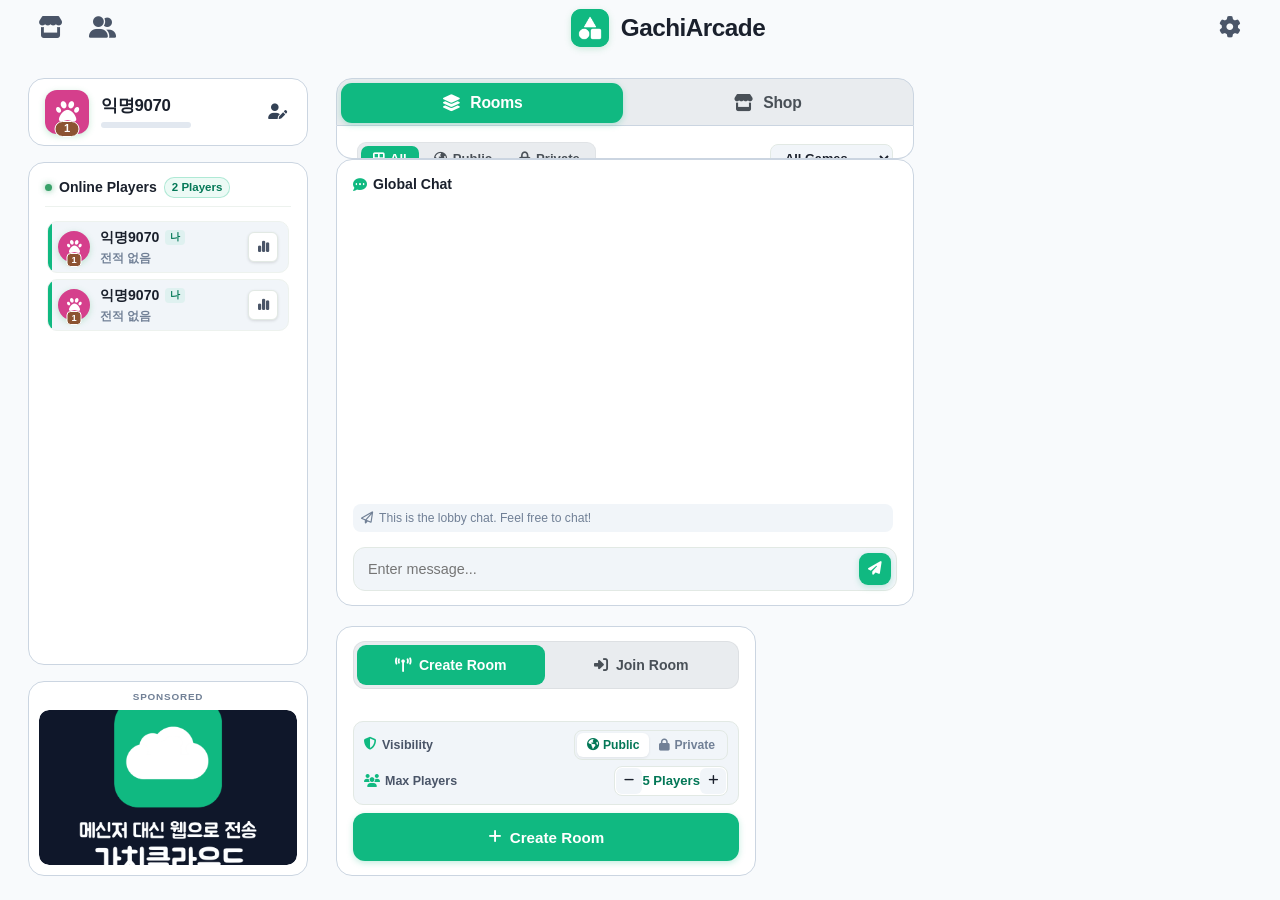
==== commit 57520779: "mod" ====
--- a/index.html
+++ b/index.html
@@ -91,8 +91,8 @@
   <link rel="stylesheet" href="https://cdnjs.cloudflare.com/ajax/libs/font-awesome/6.5.1/css/all.min.css" />
   <script src="https://unpkg.com/peerjs@1.5.4/dist/peerjs.min.js"></script>
   <script src="js/i18n.js"></script>
-  <link rel="stylesheet" href="css/style.css?v=1.19.4" />
-  <link rel="stylesheet" href="css/games.css?v=1.19.4" />
+  <link rel="stylesheet" href="css/style.css?v=1.19.6" />
+  <link rel="stylesheet" href="css/games.css?v=1.19.6" />
 </head>
 <body>
 
@@ -181,6 +181,16 @@
         </div>
       </div>
 
+      <!-- 📢 로비 사이드바 하단 배너: 가치클라우드 (접속자 카드 아래) -->
+      <div class="arcade-ad-wrapper arcade-ad-sidebar-home" aria-label="가치클라우드 스폰서 배너">
+        <span class="arcade-ad-label">SPONSORED</span>
+        <div class="arcade-ad-content" id="arcade-banner-home">
+          <a href="https://gachicloud.netlify.app" target="_blank" rel="noopener noreferrer" class="arcade-banner-link" title="가치클라우드 바로가기">
+            <img src="gachicloud.png" alt="가치클라우드 - 메신저 대신 웹으로 전송" class="arcade-banner-img" />
+          </a>
+        </div>
+      </div>
+
     <nav class="sidebar-games">
       <p class="sidebar-label">게임 목록</p>
       <ul>
@@ -299,16 +309,6 @@
       </ul>
     </nav>
 
-    <!-- 📢 로비 사이드바 하단 배너: 가치클라우드 (300:250) -->
-    <div class="arcade-ad-wrapper arcade-ad-sidebar-home" aria-label="가치클라우드 스폰서 배너">
-      <span class="arcade-ad-label">SPONSORED</span>
-      <div class="arcade-ad-content" id="arcade-banner-home">
-        <a href="https://gachicloud.netlify.app" target="_blank" rel="noopener noreferrer" class="arcade-banner-link" title="가치클라우드 바로가기">
-          <img src="gachicloud.png" alt="가치클라우드 - 메신저 대신 웹으로 전송" class="arcade-banner-img" />
-        </a>
-      </div>
-    </div>
-
     <div class="sidebar-footer">
       <div class="sidebar-copyright">
         <span>© 2026 GachiArcade. All rights reserved.</span>
@@ -318,121 +318,101 @@
 
   <!-- 오른쪽: 메인 영역 (좌측: 실시간 공개 방 목록, 우측: 방 만들기/참가) -->
   <main class="home-main">
-    <!-- 🌟 모바일 전용 상단 탭: [방 목록] | [상점] 🌟 -->
-    <div class="mobile-lobby-tabs" id="mobile-lobby-tabs">
-      <button type="button" class="mobile-lobby-tab active" id="tab-mobile-room-list">
-        <i class="fa-solid fa-layer-group" style="font-size: 0.9rem; margin-right: 4px;"></i>
-        <span>방 목록</span>
-      </button>
-      <button type="button" class="mobile-lobby-tab" id="tab-mobile-shop">
-        <i class="fa-solid fa-store" style="font-size: 0.9rem; margin-right: 4px;"></i>
-        <span>상점</span>
-      </button>
-    </div>
-
     <div class="home-lobby-container">
       
-      <!-- 1. 좌측~중앙: 🌐 실시간 방 목록 (공개방 / 비밀방 필터 지원) -->
-      <div class="lobby-card card" id="lobby-room-card">
-        <div class="lobby-header">
-          <div class="lobby-title-area">
-            <!-- 🌟 상점 / 방 목록 전환 탭 (좌측 미니 캡슐) 🌟 -->
-            <div class="lobby-view-switcher" id="lobby-view-switcher">
-              <button type="button" class="lvs-tab active" id="btn-switch-rooms" title="방 목록">
+      <!-- 1. 좌측 메인 컬럼: [방 목록 | 상점] 상단 대형 탭 및 카드 -->
+      <div class="lobby-card-col" id="lobby-card-col">
+        <!-- 🌟 상단 탭: [방 목록] | [상점] (모바일 & PC 공통 대형 탭) 🌟 -->
+        <div class="mobile-lobby-tabs" id="mobile-lobby-tabs">
+          <button type="button" class="mobile-lobby-tab active" id="tab-mobile-room-list">
+            <i class="fa-solid fa-layer-group"></i>
+            <span>방 목록</span>
+          </button>
+          <button type="button" class="mobile-lobby-tab" id="tab-mobile-shop">
+            <i class="fa-solid fa-store"></i>
+            <span>상점</span>
+          </button>
+        </div>
+
+        <!-- 1-1. 🌐 실시간 방 목록 (공개방 / 비밀방 필터 지원) -->
+        <div class="lobby-card card" id="lobby-room-card">
+          <div class="lobby-header">
+            <div class="lobby-title-area">
+              <div class="lobby-tab-group" id="lobby-filter-tabs">
+                <button type="button" class="lobby-tab-btn active" data-lobby-tab="all" id="tab-lobby-all">
+                  <i class="fa-solid fa-border-all"></i> 전체
+                </button>
+                <button type="button" class="lobby-tab-btn" data-lobby-tab="public" id="tab-lobby-public">
+                  <i class="fa-solid fa-earth-americas"></i> 공개방
+                </button>
+                <button type="button" class="lobby-tab-btn" data-lobby-tab="private" id="tab-lobby-private">
+                  <i class="fa-solid fa-lock"></i> 비밀방
+                </button>
+              </div>
+            </div>
+            <div class="lobby-header-actions">
+              <select id="lobby-game-filter" class="lobby-game-select" title="게임별 방 필터">
+                <option value="all">모든 게임</option>
+              </select>
+            </div>
+          </div>
+          <div class="lobby-list is-empty" id="lobby-room-list">
+            <div class="lobby-empty">
+              <i class="fa-regular fa-compass"></i>
+              <p>현재 열려있는 공개방이 없습니다.<br>새로운 방을 직접 만들어 보세요!</p>
+            </div>
+          </div>
+          <!-- 🌟 방목록 카드 바로 아래 부착된 액션 바 (화면 잘림 완전 방지) 🌟 -->
+          <div class="mobile-lobby-action-row" id="mobile-lobby-action-row">
+            <button type="button" class="btn-mobile-lobby-chat" id="btn-mobile-lobby-chat" title="전체 채팅 열기">
+              <i class="fa-solid fa-comment-dots"></i>
+              <span class="chat-badge-dot hidden" id="mobile-lobby-chat-badge"></span>
+            </button>
+            <button type="button" class="btn-mobile-room-action" id="btn-mobile-room-action">
+              <i class="fa-solid fa-plus"></i>
+              <span>방 만들기</span>
+            </button>
+          </div>
+        </div>
+
+        <!-- 1-2. 🛒 상점 카드 (방 목록 카드와 전환) -->
+        <div class="lobby-card card lobby-shop-card hidden" id="lobby-shop-card">
+          <div class="lobby-header shop-header">
+            <div class="lobby-title-area shop-title-area">
+              <div class="lobby-tab-group shop-tab-scroll" id="shop-filter-tabs">
+                <button type="button" class="lobby-tab-btn active" data-shop-tab="nickname" id="tab-shop-nickname">
+                  <i class="fa-solid fa-palette"></i> 닉네임
+                </button>
+                <button type="button" class="lobby-tab-btn" data-shop-tab="profile_card" id="tab-shop-profile-card">
+                  <i class="fa-solid fa-id-card"></i> 프로필 카드
+                </button>
+                <button type="button" class="lobby-tab-btn" data-shop-tab="chat_bubble" id="tab-shop-chat-bubble">
+                  <i class="fa-regular fa-comment-dots"></i> 말풍선
+                </button>
+                <button type="button" class="lobby-tab-btn" data-shop-tab="avatar_frame" id="tab-shop-avatar-frame">
+                  <i class="fa-solid fa-square"></i> 테두리
+                </button>
+                <button type="button" class="lobby-tab-btn" data-shop-tab="victory_effect" id="tab-shop-victory-effect">
+                  <i class="fa-solid fa-wand-magic-sparkles"></i> 세레머니
+                </button>
+              </div>
+            </div>
+            <div class="shop-header-right">
+              <div class="shop-coin-pill">
+                <i class="fa-solid fa-coins"></i>
+                <strong id="shop-coin-balance">0</strong>
+              </div>
+              <button type="button" class="btn-icon sm" id="btn-close-shop" title="방 목록으로 돌아가기">
                 <i class="fa-solid fa-layer-group"></i>
-                <span>방 목록</span>
               </button>
-              <button type="button" class="lvs-tab" id="btn-switch-shop" title="상점">
-                <i class="fa-solid fa-store"></i>
-                <span>상점</span>
-              </button>
-            </div>
-            <div class="lobby-tab-group" id="lobby-filter-tabs">
-              <button type="button" class="lobby-tab-btn active" data-lobby-tab="all" id="tab-lobby-all">
-                <i class="fa-solid fa-border-all"></i> 전체
-              </button>
-              <button type="button" class="lobby-tab-btn" data-lobby-tab="public" id="tab-lobby-public">
-                <i class="fa-solid fa-earth-americas"></i> 공개방
-              </button>
-              <button type="button" class="lobby-tab-btn" data-lobby-tab="private" id="tab-lobby-private">
-                <i class="fa-solid fa-lock"></i> 비밀방
-              </button>
-            </div>
-          </div>
-          <div class="lobby-header-actions">
-            <select id="lobby-game-filter" class="lobby-game-select" title="게임별 방 필터">
-              <option value="all">모든 게임</option>
-            </select>
-          </div>
-        </div>
-        <div class="lobby-list is-empty" id="lobby-room-list">
-          <div class="lobby-empty">
-            <i class="fa-regular fa-compass"></i>
-            <p>현재 열려있는 공개방이 없습니다.<br>새로운 방을 직접 만들어 보세요!</p>
-          </div>
-        </div>
-        <!-- 🌟 방목록 카드 바로 아래 부착된 액션 바 (화면 잘림 완전 방지) 🌟 -->
-        <div class="mobile-lobby-action-row" id="mobile-lobby-action-row">
-          <button type="button" class="btn-mobile-lobby-chat" id="btn-mobile-lobby-chat" title="전체 채팅 열기">
-            <i class="fa-solid fa-comment-dots"></i>
-            <span class="chat-badge-dot hidden" id="mobile-lobby-chat-badge"></span>
-          </button>
-          <button type="button" class="btn-mobile-room-action" id="btn-mobile-room-action">
-            <i class="fa-solid fa-plus"></i>
-            <span>방 만들기</span>
-          </button>
-        </div>
-      </div>
-
-      <!-- 1-2. 🛒 상점 카드 (방 목록 카드와 전환) -->
-      <div class="lobby-card card lobby-shop-card hidden" id="lobby-shop-card">
-        <div class="lobby-header shop-header">
-          <div class="lobby-title-area shop-title-area">
-            <!-- 🌟 상점 / 방 목록 전환 탭 (좌측 미니 캡슐) 🌟 -->
-            <div class="lobby-view-switcher" id="lobby-view-switcher-shop">
-              <button type="button" class="lvs-tab" id="btn-switch-rooms-shop" title="방 목록">
-                <i class="fa-solid fa-layer-group"></i>
-                <span>방 목록</span>
-              </button>
-              <button type="button" class="lvs-tab active" id="btn-switch-shop-shop" title="상점">
-                <i class="fa-solid fa-store"></i>
-                <span>상점</span>
-              </button>
-            </div>
-            <div class="lobby-tab-group shop-tab-scroll" id="shop-filter-tabs">
-              <button type="button" class="lobby-tab-btn active" data-shop-tab="nickname" id="tab-shop-nickname">
-                <i class="fa-solid fa-palette"></i> 닉네임
-              </button>
-              <button type="button" class="lobby-tab-btn" data-shop-tab="profile_card" id="tab-shop-profile-card">
-                <i class="fa-solid fa-id-card"></i> 프로필 카드
-              </button>
-              <button type="button" class="lobby-tab-btn" data-shop-tab="chat_bubble" id="tab-shop-chat-bubble">
-                <i class="fa-regular fa-comment-dots"></i> 말풍선
-              </button>
-              <button type="button" class="lobby-tab-btn" data-shop-tab="avatar_frame" id="tab-shop-avatar-frame">
-                <i class="fa-solid fa-square"></i> 테두리
-              </button>
-              <button type="button" class="lobby-tab-btn" data-shop-tab="victory_effect" id="tab-shop-victory-effect">
-                <i class="fa-solid fa-wand-magic-sparkles"></i> 세레머니
-              </button>
-            </div>
-          </div>
-          <div class="shop-header-right">
-            <div class="shop-coin-pill">
-              <i class="fa-solid fa-coins"></i>
-              <strong id="shop-coin-balance">0</strong>
-            </div>
-            <button type="button" class="btn-icon sm" id="btn-close-shop" title="방 목록으로 돌아가기">
-              <i class="fa-solid fa-layer-group"></i>
-            </button>
-          </div>
-        </div>
-        <div class="shop-content custom-scroll">
-          <div class="shop-items-grid" id="shop-items-grid">
-            <!-- JS 동적 생성 -->
-          </div>
-        </div>
-      </div>
+            </div>
+          </div>
+          <div class="shop-content custom-scroll">
+            <div class="shop-items-grid" id="shop-items-grid">
+              <!-- JS 동적 생성 -->
+            </div>
+          </div>
+        </div>
 
       <!-- 1-3. 👤 프로필 편집 카드 (방 목록 카드 위치에 일체형 표시) -->
       <div class="lobby-card card lobby-profile-card hidden" id="lobby-profile-card">
@@ -528,7 +508,7 @@
             <span>저장</span>
           </button>
         </div>
-      </div>
+      </div> <!-- /.lobby-card-col -->
       <!-- 🌟 프로필 편집 팝업 모달 백드롭 🌟 -->
       <div class="profile-modal-backdrop hidden" id="profile-modal-backdrop"></div>
 
@@ -557,7 +537,7 @@
               type="text"
               id="lobby-chat-input"
               class="lobby-chat-input"
-              placeholder="메시지 입력 (최대 80자)..."
+              placeholder="메시지 입력..."
               maxlength="80"
               autocomplete="off"
               spellcheck="false"
@@ -2096,7 +2076,7 @@
 <script src="https://cdn.jsdelivr.net/npm/@supabase/supabase-js@2"></script>
 <script src="js/supabase-config.js"></script>
 <script src="js/supabase.js"></script>
-<script src="js/app.js?v=1.19.4"></script>
+<script src="js/app.js?v=1.19.6"></script>
 
 </body>
 </html>
--- a/css/style.css
+++ b/css/style.css
@@ -1510,6 +1510,10 @@
     display: none !important;
   }
 
+  .lobby-card-col {
+    display: contents !important;
+  }
+
   /* 🌟 3. [방 목록] | [상점] 탭: 상단 라운딩(16px), 1.5px 회색 테두리, 하단 카드와 자연스럽게 일체형 결합 🌟 */
   .mobile-lobby-tabs {
     display: flex !important;
@@ -1523,7 +1527,7 @@
     gap: 3px !important;
     box-sizing: border-box !important;
     width: 100% !important;
-    box-shadow: 0 -2px 10px rgba(0, 0, 0, 0.04), -2px 0 8px rgba(0, 0, 0, 0.02), 2px 0 8px rgba(0, 0, 0, 0.02) !important;
+    box-shadow: none !important;
     position: relative !important;
     z-index: 2 !important;
   }
@@ -13971,10 +13975,7 @@
 .topbar-live-users {
   display: none;
 }
-/* 📱 기본값: PC 전용 뷰 스위처 및 백드롭 기본 숨김 */
-.lobby-view-switcher {
-  display: none;
-}
+/* 📱 기본값: 프로필 모달 백드롭 기본 숨김 */
 .profile-modal-backdrop {
   display: none;
 }
@@ -14044,7 +14045,7 @@
   }
 
   /* ── ━━━━━━━━━━━━━━━━━━━━━━━━━━━━━━━━━━━━━━━━━
-     🧭 2. 좌측 컬럼: 사이드바(게임목록) 제거 & 실시간 접속자 배치
+     🧭 2. 좌측 컬럼: 사이드바(게임목록) 제거 & 실시간 접속자 및 스폰서 배너 배치
      ━━━━━━━━━━━━━━━━━━━━━━━━━━━━━━━━━━━━━━━━━ ── */
   .home-sidebar {
     width: clamp(280px, 21vw, 340px) !important;
@@ -14058,14 +14059,13 @@
     padding: 0 !important;
     display: flex !important;
     flex-direction: column !important;
-    gap: 20px !important; /* 프로필 카드와 접속자 카드 사이 여백 크게 */
+    gap: 16px !important; /* 프로필 카드 / 접속자 카드 / 스폰서 배너 사이 균형 잡힌 여백 */
     box-sizing: border-box !important;
     overflow: hidden !important;
   }
 
-  /* 사이드바의 기존 게임 목록, 광고 배너, 푸터 제거 */
+  /* 사이드바의 기존 게임 목록, 푸터 제거 */
   .sidebar-games,
-  .arcade-ad-sidebar-home,
   .sidebar-footer {
     display: none !important;
   }
@@ -14079,38 +14079,38 @@
     flex-shrink: 0 !important;
   }
 
-  /* 2-1. 내 프로필 카드 — 크기 대폭 확대 (16px 라운딩, 1.5px 회색 테두리, 그림자 제거) */
+  /* 2-1. 내 프로필 카드 — 세로 크기 슬림화 (16px 라운딩, 1.5px 회색 테두리, 그림자 제거) */
   .home-user-bar {
     border-radius: 16px !important;
     border: 1.5px solid #cbd5e1 !important;
     box-shadow: none !important;
     background: var(--bg-card) !important;
     width: 100% !important;
-    padding: 16px 18px !important; /* 크기 확대 */
+    padding: 11px 16px !important; /* 세로 크기 줄임 */
     box-sizing: border-box !important;
-    gap: 14px !important;
+    gap: 12px !important;
     align-items: center !important;
   }
   .home-user-bar:not([class*="pcard-theme-"]) {
     background: var(--bg-card) !important;
   }
   .home-user-bar .user-avatar-wrap {
-    width: 52px !important;
-    height: 52px !important;
+    width: 44px !important;
+    height: 44px !important;
     flex-shrink: 0 !important;
     position: relative !important;
   }
   .home-user-bar .user-avatar {
-    width: 52px !important;
-    height: 52px !important;
-    font-size: 1.65rem !important;
-    border-radius: 14px !important;
+    width: 44px !important;
+    height: 44px !important;
+    font-size: 1.45rem !important;
+    border-radius: 12px !important;
   }
   .home-user-bar .user-level-badge {
-    font-size: 0.72rem !important;
-    padding: 2px 7px !important;
-    bottom: -4px !important;
-    right: -4px !important;
+    font-size: 0.7rem !important;
+    padding: 1px 6px !important;
+    bottom: -3px !important;
+    right: -3px !important;
     border-radius: 999px !important;
   }
   .home-user-bar .user-info {
@@ -14118,41 +14118,46 @@
     min-width: 0 !important;
   }
   .home-user-bar .user-name {
-    font-size: 1.12rem !important;
+    font-size: 1.05rem !important;
     font-weight: 850 !important;
-    line-height: 1.25 !important;
+    line-height: 1.2 !important;
     letter-spacing: -0.3px !important;
   }
   .home-user-bar .user-exp-track {
-    height: 7px !important;
-    margin-top: 6px !important;
+    height: 6px !important;
+    margin-top: 5px !important;
     border-radius: 999px !important;
     background: #e2e8f0 !important;
   }
+  /* 🌟 프로필 편집 버튼 크기 확대 🌟 */
   .home-user-bar .btn-user-profile-edit {
     display: inline-flex !important;
     align-items: center !important;
+    justify-content: center !important;
     gap: 6px !important;
-    padding: 7px 12px !important;
-    height: 34px !important;
-    border-radius: 9px !important;
+    padding: 8px 14px !important;
+    height: 38px !important;
+    border-radius: 10px !important;
     background: #f1f5f9 !important;
     border: 1.5px solid #cbd5e1 !important;
-    color: #475569 !important;
-    font-size: 0.8rem !important;
-    font-weight: 750 !important;
+    color: #334155 !important;
+    font-size: 0.88rem !important;
+    font-weight: 800 !important;
     cursor: pointer !important;
     transition: all 0.16s ease !important;
     flex-shrink: 0 !important;
+  }
+  .home-user-bar .btn-user-profile-edit i {
+    font-size: 0.95rem !important;
   }
   .home-user-bar .btn-user-profile-edit:hover {
     background: var(--green-tint) !important;
     border-color: var(--green) !important;
     color: var(--green-deep) !important;
-    transform: translateY(-1px) !important;
-  }
-
-  /* 2-2. 사이드바 자리에 배치된 실시간 접속자 카드 (풀 높이) */
+    transform: translateY(-1px) scale(1.03) !important;
+  }
+
+  /* 2-2. 사이드바 자리에 배치된 실시간 접속자 카드 (유연한 확장) */
   .home-sidebar .online-users-card {
     display: flex !important;
     flex: 1 1 0% !important;
@@ -14168,6 +14173,43 @@
     overflow: hidden !important;
   }
 
+  /* 2-3. 접속 중인 플레이어 아래쪽 스폰서 배너 복원 (16px 라운딩, 1.5px 회색 테두리) */
+  .home-sidebar .arcade-ad-sidebar-home {
+    display: flex !important;
+    flex-direction: column !important;
+    width: 100% !important;
+    margin: 0 !important;
+    flex-shrink: 0 !important;
+    border-radius: 16px !important;
+    border: 1.5px solid #cbd5e1 !important;
+    background: var(--bg-card) !important;
+    padding: 8px 10px 10px 10px !important;
+    box-sizing: border-box !important;
+    box-shadow: none !important;
+  }
+  .home-sidebar .arcade-ad-sidebar-home .arcade-ad-label {
+    display: flex !important;
+    align-items: center !important;
+    font-size: 0.62rem !important;
+    font-weight: 800 !important;
+    color: var(--t3) !important;
+    letter-spacing: 0.8px !important;
+    margin-bottom: 5px !important;
+  }
+  .home-sidebar .arcade-ad-sidebar-home .arcade-ad-content {
+    border-radius: 10px !important;
+    overflow: hidden !important;
+    width: 100% !important;
+    aspect-ratio: 300 / 180 !important;
+    max-height: 160px !important;
+  }
+  .home-sidebar .arcade-ad-sidebar-home .arcade-banner-img {
+    width: 100% !important;
+    height: 100% !important;
+    border-radius: 10px !important;
+    object-fit: cover !important;
+  }
+
   .online-users-card .online-card-header {
     padding-bottom: 8px !important;
     border-bottom: 1px solid var(--border-sub) !important;
@@ -14213,61 +14255,92 @@
     box-sizing: border-box !important;
   }
 
-  /* 방 목록 / 상점 카드 공통 — 16px 라운딩, 1.5px 테두리, 그림자 제거 */
-  .lobby-card {
-    border-radius: 16px !important;
+  /* 🌟 좌측 컬럼: [방 목록 | 상점] 상단 대형 탭 & 일체형 카드 🌟 */
+  .lobby-card-col {
+    display: flex !important;
+    flex-direction: column !important;
+    height: 100% !important;
+    min-height: 0 !important;
+    overflow: hidden !important;
+    box-sizing: border-box !important;
+  }
+
+  /* 🌟 상단 대형 탭: [방 목록] | [상점] (16px 상단 라운딩, 1.5px 회색 테두리, 하단 카드와 일체 결합) 🌟 */
+  .mobile-lobby-tabs {
+    display: flex !important;
+    flex-shrink: 0 !important;
+    margin: 0 !important;
+    background: #e9ecef !important;
     border: 1.5px solid #cbd5e1 !important;
+    border-bottom: 1.5px solid #cbd5e1 !important;
+    border-radius: 16px 16px 0 0 !important;
+    padding: 4px !important;
+    gap: 4px !important;
+    box-sizing: border-box !important;
+    width: 100% !important;
+    height: 48px !important;
+    box-shadow: none !important;
+    position: relative !important;
+    z-index: 2 !important;
+  }
+  .mobile-lobby-tab {
+    flex: 1 !important;
+    height: 40px !important;
+    display: inline-flex !important;
+    align-items: center !important;
+    justify-content: center !important;
+    gap: 8px !important;
+    border: none !important;
+    background: transparent !important;
+    color: #495057 !important;
+    font-size: 0.98rem !important;
+    font-weight: 850 !important;
+    border-radius: 11px !important;
+    cursor: pointer !important;
+    transition: all 0.16s ease !important;
+    letter-spacing: -0.2px !important;
+  }
+  .mobile-lobby-tab i {
+    font-size: 1.05rem !important;
+    margin-right: 2px !important;
+    color: inherit !important;
+  }
+  .mobile-lobby-tab:hover:not(.active) {
+    background: rgba(0, 0, 0, 0.05) !important;
+    color: var(--t1) !important;
+  }
+  .mobile-lobby-tab.active {
+    background: var(--green) !important;
+    color: #ffffff !important;
+    border: none !important;
+    box-shadow: 0 2px 6px rgba(16, 185, 129, 0.28) !important;
+  }
+  .mobile-lobby-tab.active i {
+    color: #ffffff !important;
+  }
+
+  /* 방 목록 / 상점 카드 공통 — 상단 탭과 일체화 (0 0 16px 16px 라운딩, border-top 없음) */
+  #lobby-room-card,
+  #lobby-shop-card,
+  .lobby-card-col .lobby-card:not(.lobby-profile-card) {
+    border-radius: 0 0 16px 16px !important;
+    border: 1.5px solid #cbd5e1 !important;
+    border-top: none !important;
     box-shadow: none !important;
     background: var(--bg-card) !important;
     padding: 16px 20px !important;
     display: flex !important;
     flex-direction: column !important;
     gap: 14px !important;
-    height: 100% !important;
+    flex: 1 1 0% !important;
     min-height: 0 !important;
+    height: auto !important;
+    overflow: hidden !important;
     box-sizing: border-box !important;
   }
-
-  /* 🌟 상점 / 방 목록 뷰 스위처 (모바일 세그먼트 스타일, 좌측 미니 캡슐) 🌟 */
-  .lobby-view-switcher {
-    display: inline-flex !important;
-    align-items: center !important;
-    background: #e2e8f0 !important;
-    border-radius: 10px !important;
-    padding: 3px !important;
-    gap: 3px !important;
-    margin-right: 12px !important;
-    flex-shrink: 0 !important;
-    border: 1px solid rgba(0, 0, 0, 0.04) !important;
-  }
-  .lvs-tab {
-    display: inline-flex !important;
-    align-items: center !important;
-    gap: 6px !important;
-    padding: 5px 12px !important;
-    height: 30px !important;
-    border-radius: 8px !important;
-    border: none !important;
-    background: transparent !important;
-    color: #64748b !important;
-    font-size: 0.82rem !important;
-    font-weight: 750 !important;
-    cursor: pointer !important;
-    transition: all 0.16s ease !important;
-    white-space: nowrap !important;
-  }
-  .lvs-tab:hover:not(.active) {
-    background: rgba(0, 0, 0, 0.05) !important;
-    color: var(--t1) !important;
-  }
-  .lvs-tab.active {
-    background: var(--green) !important;
-    color: #ffffff !important;
-    font-weight: 850 !important;
-    box-shadow: 0 1px 3px rgba(16, 185, 129, 0.28) !important;
-  }
-  .lvs-tab.active i {
-    color: #ffffff !important;
+  #lobby-room-card.hidden,
+  #lobby-shop-card.hidden {
+    display: none !important;
   }
 
   /* 방 목록 필터 탭 (세그먼트 컨트롤) */
@@ -14755,16 +14828,27 @@
     color: #ffffff !important;
   }
 
-  [data-theme="dark"] .lobby-view-switcher {
+  [data-theme="dark"] .mobile-lobby-tabs {
+    background: #1e293b !important;
+    border-color: rgba(255, 255, 255, 0.14) !important;
+    border-bottom-color: rgba(255, 255, 255, 0.14) !important;
+  }
+  [data-theme="dark"] .mobile-lobby-tab {
+    color: #94a3b8 !important;
+  }
+  [data-theme="dark"] .mobile-lobby-tab:hover:not(.active) {
     background: rgba(255, 255, 255, 0.06) !important;
-    border-color: rgba(255, 255, 255, 0.08) !important;
-  }
-  [data-theme="dark"] .lvs-tab {
-    color: #94a3b8 !important;
-  }
-  [data-theme="dark"] .lvs-tab.active {
+    color: #f1f5f9 !important;
+  }
+  [data-theme="dark"] .mobile-lobby-tab.active {
     background: var(--green) !important;
     color: #ffffff !important;
+  }
+  [data-theme="dark"] #lobby-room-card,
+  [data-theme="dark"] #lobby-shop-card,
+  [data-theme="dark"] .lobby-card-col .lobby-card:not(.lobby-profile-card) {
+    border-color: rgba(255, 255, 255, 0.14) !important;
+    border-top: none !important;
   }
 
   [data-theme="dark"] .lobby-profile-card {
@@ -14781,5 +14865,9 @@
     color: #f87171 !important;
     border-color: #ef4444 !important;
   }
+  [data-theme="dark"] .home-sidebar .arcade-ad-sidebar-home {
+    background: #1e293b !important;
+    border-color: rgba(255, 255, 255, 0.14) !important;
+  }
 
 } /* @media (min-width: 961px) END */
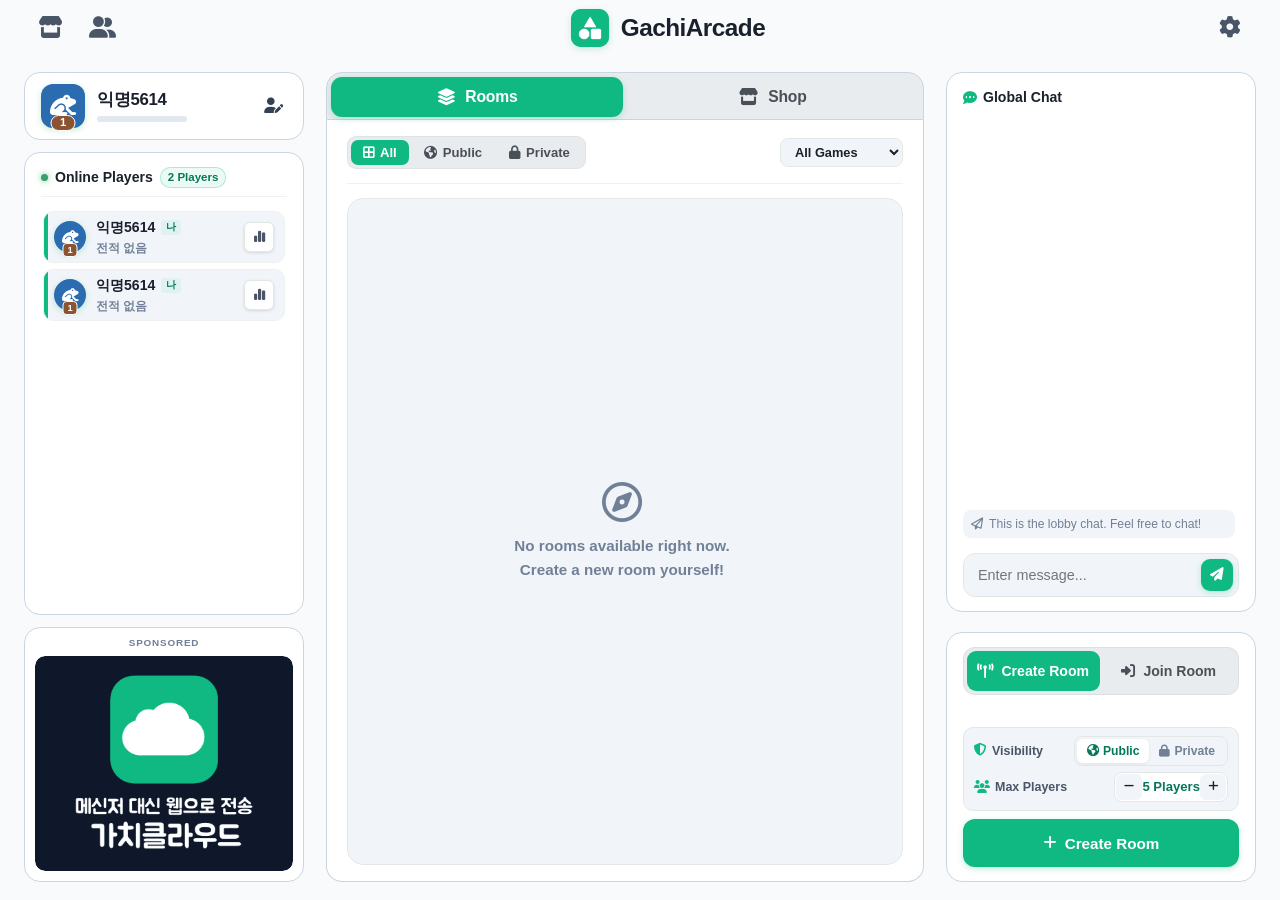
==== commit a72d7762: "mod" ====
--- a/index.html
+++ b/index.html
@@ -91,8 +91,8 @@
   <link rel="stylesheet" href="https://cdnjs.cloudflare.com/ajax/libs/font-awesome/6.5.1/css/all.min.css" />
   <script src="https://unpkg.com/peerjs@1.5.4/dist/peerjs.min.js"></script>
   <script src="js/i18n.js"></script>
-  <link rel="stylesheet" href="css/style.css?v=1.19.6" />
-  <link rel="stylesheet" href="css/games.css?v=1.19.6" />
+  <link rel="stylesheet" href="css/style.css?v=1.19.7" />
+  <link rel="stylesheet" href="css/games.css?v=1.19.7" />
 </head>
 <body>
 
@@ -413,6 +413,7 @@
             </div>
           </div>
         </div>
+      </div> <!-- /.lobby-card-col -->
 
       <!-- 1-3. 👤 프로필 편집 카드 (방 목록 카드 위치에 일체형 표시) -->
       <div class="lobby-card card lobby-profile-card hidden" id="lobby-profile-card">
@@ -508,7 +509,7 @@
             <span>저장</span>
           </button>
         </div>
-      </div> <!-- /.lobby-card-col -->
+      </div> <!-- /#lobby-profile-card -->
       <!-- 🌟 프로필 편집 팝업 모달 백드롭 🌟 -->
       <div class="profile-modal-backdrop hidden" id="profile-modal-backdrop"></div>
 
@@ -2076,7 +2077,7 @@
 <script src="https://cdn.jsdelivr.net/npm/@supabase/supabase-js@2"></script>
 <script src="js/supabase-config.js"></script>
 <script src="js/supabase.js"></script>
-<script src="js/app.js?v=1.19.6"></script>
+<script src="js/app.js?v=1.19.7"></script>
 
 </body>
 </html>
--- a/css/style.css
+++ b/css/style.css
@@ -14038,8 +14038,8 @@
      🌬️ 1-1. 상단바와 카드 사이 여백 + 카드 간격 대폭 확장 (Spacious Layout)
      ━━━━━━━━━━━━━━━━━━━━━━━━━━━━━━━━━━━━━━━━━ ── */
   .home-body-wrap {
-    padding: 22px 28px 24px 28px !important; /* 상단바와 카드 사이 여백 충분히 확보 */
-    gap: 28px !important; /* 카드 사이사이 여백 크게 */
+    padding: 16px 24px 18px 24px !important; /* 상단바와 카드 사이 균형 잡힌 여백 확보 */
+    gap: 22px !important; /* 컬럼 사이 여백 */
     box-sizing: border-box !important;
     overflow: hidden !important;
   }
@@ -14059,7 +14059,7 @@
     padding: 0 !important;
     display: flex !important;
     flex-direction: column !important;
-    gap: 16px !important; /* 프로필 카드 / 접속자 카드 / 스폰서 배너 사이 균형 잡힌 여백 */
+    gap: 12px !important; /* 프로필 카드 / 접속자 카드 / 스폰서 배너 사이 균형 잡힌 여백 */
     box-sizing: border-box !important;
     overflow: hidden !important;
   }
@@ -14200,14 +14200,15 @@
     border-radius: 10px !important;
     overflow: hidden !important;
     width: 100% !important;
-    aspect-ratio: 300 / 180 !important;
-    max-height: 160px !important;
+    aspect-ratio: 300 / 250 !important;
+    max-height: 220px !important;
   }
   .home-sidebar .arcade-ad-sidebar-home .arcade-banner-img {
     width: 100% !important;
     height: 100% !important;
     border-radius: 10px !important;
-    object-fit: cover !important;
+    aspect-ratio: 300 / 250 !important;
+    object-fit: contain !important;
   }
 
   .online-users-card .online-card-header {
@@ -14249,7 +14250,7 @@
   .home-lobby-container {
     display: grid !important;
     grid-template-columns: 1fr clamp(310px, 23vw, 380px) !important;
-    gap: 28px !important; /* 카드 사이 여백 크게 */
+    gap: 22px !important; /* 카드 사이 여백 */
     height: 100% !important;
     max-height: 100% !important;
     box-sizing: border-box !important;
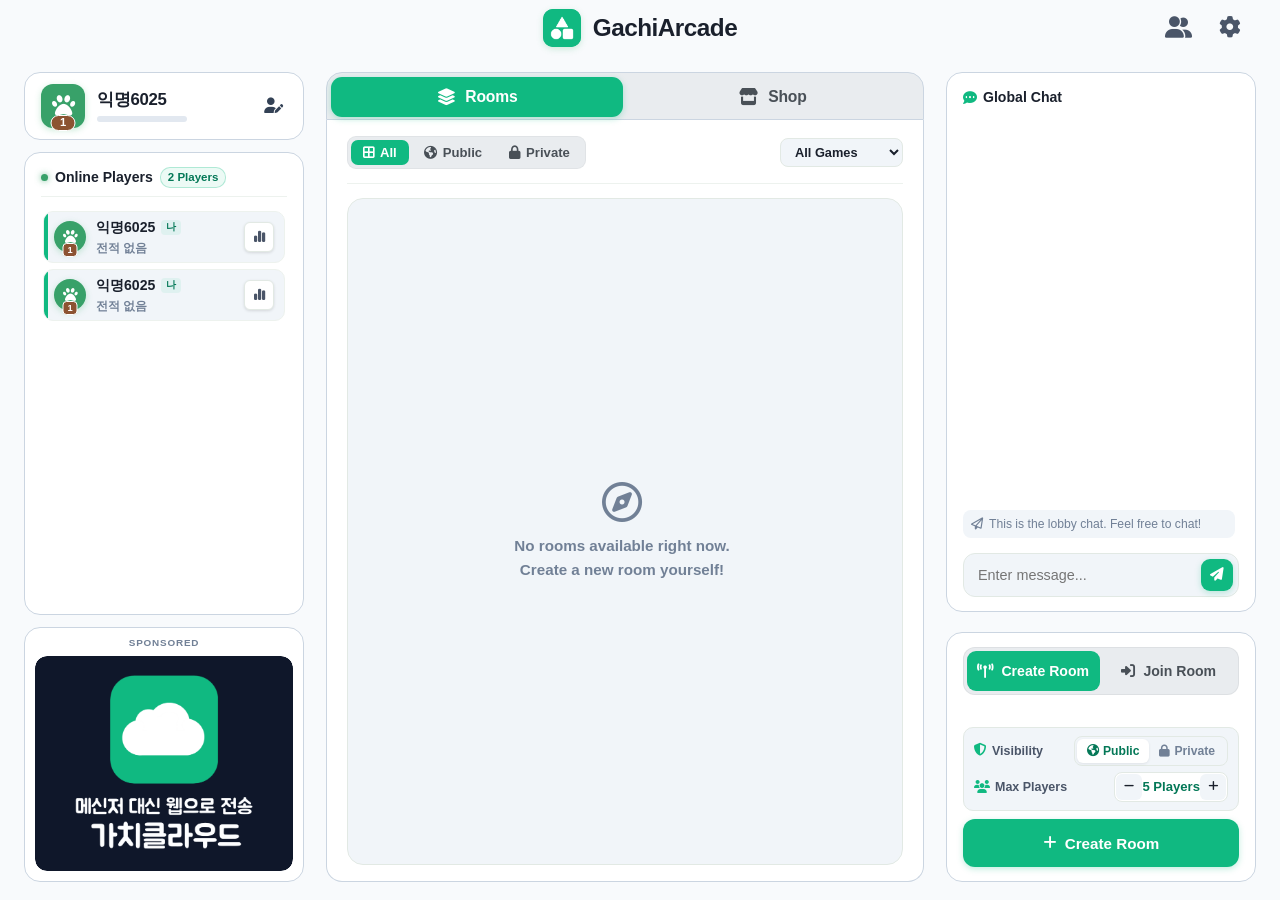
==== commit 8897c835: "mod" ====
--- a/index.html
+++ b/index.html
@@ -91,8 +91,8 @@
   <link rel="stylesheet" href="https://cdnjs.cloudflare.com/ajax/libs/font-awesome/6.5.1/css/all.min.css" />
   <script src="https://unpkg.com/peerjs@1.5.4/dist/peerjs.min.js"></script>
   <script src="js/i18n.js"></script>
-  <link rel="stylesheet" href="css/style.css?v=1.19.7" />
-  <link rel="stylesheet" href="css/games.css?v=1.19.7" />
+  <link rel="stylesheet" href="css/style.css?v=1.19.9" />
+  <link rel="stylesheet" href="css/games.css?v=1.19.9" />
 </head>
 <body>
 
@@ -103,17 +103,8 @@
 
   <!-- 🌟 로비 상단 바 🌟 -->
   <header class="room-header lobby-topbar">
-    <!-- 좌측: 마켓플레이스 & 친구 목록 버튼 -->
-    <div class="lobby-topbar-left">
-      <button type="button" class="btn-icon" id="btn-marketplace" title="상점 열기">
-        <i class="fa-solid fa-store"></i>
-      </button>
-      <button type="button" class="btn-icon" id="btn-open-friends" title="친구 / 알림" style="position:relative;">
-        <i class="fa-solid fa-user-group btn-icon-desktop"></i>
-        <i class="fa-solid fa-user-plus btn-icon-mobile"></i>
-        <span class="friends-online-badge hidden" id="friends-online-count-badge">0</span>
-      </button>
-    </div>
+    <!-- 좌측: 밸런서 (중앙 로고 정렬용) -->
+    <div class="lobby-topbar-left"></div>
 
     <!-- 중앙: 가치아케이드 로고 -->
     <div class="room-title">
@@ -125,8 +116,13 @@
       </div>
     </div>
 
-    <!-- 우측: 설정 버튼 -->
+    <!-- 우측: 친구 목록 & 설정 버튼 -->
     <div class="room-header-actions" style="display:flex; align-items:center; gap:8px;">
+      <button type="button" class="btn-icon" id="btn-open-friends" title="친구 / 알림" style="position:relative;">
+        <i class="fa-solid fa-user-group btn-icon-desktop"></i>
+        <i class="fa-solid fa-user-plus btn-icon-mobile"></i>
+        <span class="friends-online-badge hidden" id="friends-online-count-badge">0</span>
+      </button>
       <button type="button" class="btn-icon" id="btn-open-settings" title="환경 설정 (소리/볼륨)">
         <i class="fa-solid fa-gear"></i>
       </button>
@@ -2077,7 +2073,7 @@
 <script src="https://cdn.jsdelivr.net/npm/@supabase/supabase-js@2"></script>
 <script src="js/supabase-config.js"></script>
 <script src="js/supabase.js"></script>
-<script src="js/app.js?v=1.19.7"></script>
+<script src="js/app.js?v=1.19.9"></script>
 
 </body>
 </html>
--- a/css/style.css
+++ b/css/style.css
@@ -224,11 +224,12 @@
 }
 
 .lobby-topbar .room-header-actions {
-  flex: 0 0 40px;
-  width: 40px;
+  flex: 0 0 auto;
+  width: auto;
   display: flex;
   align-items: center;
   justify-content: flex-end;
+  gap: 8px;
 }
 
 #btn-open-settings, #btn-marketplace, #btn-open-friends {
@@ -1437,20 +1438,21 @@
   }
 
   .lobby-topbar-left {
+    display: none !important;
+  }
+
+  .lobby-topbar .room-header-actions {
     order: 2 !important;
     display: flex !important;
     align-items: center !important;
     justify-content: flex-end !important;
-    gap: 6px !important;
     width: auto !important;
     min-width: 0 !important;
     flex: 0 0 auto !important;
     margin-left: auto !important;
-  }
-  .lobby-topbar-left #btn-marketplace {
-    display: none !important;
-  }
-  .lobby-topbar-left #btn-open-friends {
+    gap: 6px !important;
+  }
+  #btn-open-friends {
     width: 40px !important;
     height: 40px !important;
     display: inline-flex !important;
@@ -1462,23 +1464,12 @@
     color: var(--t1) !important;
     box-shadow: none !important;
   }
-  .lobby-topbar-left .btn-icon-desktop {
+  #btn-open-friends .btn-icon-desktop {
     display: none !important;
   }
-  .lobby-topbar-left .btn-icon-mobile {
+  #btn-open-friends .btn-icon-mobile {
     display: inline-block !important;
     font-size: 1.35rem !important;
-  }
-
-  .lobby-topbar .room-header-actions {
-    order: 3 !important;
-    display: flex !important;
-    align-items: center !important;
-    justify-content: flex-end !important;
-    width: auto !important;
-    min-width: 0 !important;
-    flex: 0 0 auto !important;
-    margin-left: 2px !important;
   }
   #btn-open-settings {
     width: 40px !important;
@@ -3570,26 +3561,26 @@
   padding: 16px 18px;
   min-height: 100px;
   border-radius: 14px;
-  background: var(--bg-hover);
-  border: 1.5px solid var(--border);
+  background: transparent;
+  border: none;
   cursor: pointer;
   transition: all 0.15s ease;
   position: relative;
   box-sizing: border-box;
 }
 .room-game-btn:hover:not(.disabled-3p):not(.disabled-game) {
-  border-color: var(--green);
-  background: var(--bg-card);
+  border: none;
+  background: transparent;
   transform: translateY(-2px);
-  box-shadow: var(--shadow-sm);
+  box-shadow: none;
 }
 .room-game-btn:active:not(.disabled-3p):not(.disabled-game) {
   transform: scale(0.98);
 }
 .room-game-btn.selected {
-  border-color: var(--green);
-  background: var(--green-tint);
-  box-shadow: 0 0 0 2px var(--green-border);
+  border: none;
+  background: transparent;
+  box-shadow: none;
 }
 .room-game-btn.disabled-3p {
   opacity: 0.45;
@@ -3604,19 +3595,25 @@
   width: 38px;
   height: 38px;
   border-radius: var(--radius-sm);
-  background: #ffffff;
-  border: 1px solid var(--border);
+  background: transparent;
+  border: none;
   display: flex;
   align-items: center;
   justify-content: center;
   font-size: 1.15rem;
   color: var(--green);
   margin-bottom: 12px;
+  transition: transform 0.15s ease;
 }
 .room-game-btn.selected .rgb-icon {
-  background: var(--green);
-  color: #ffffff;
-  border-color: var(--green);
+  background: transparent;
+  color: var(--green);
+  border: none;
+  transform: scale(1.1);
+}
+.room-game-btn.selected .rgb-info strong {
+  color: var(--green);
+  font-weight: 800;
 }
 
 .rgb-info strong {
@@ -3900,44 +3897,63 @@
 }
 
 .chat-input-form {
-  display: flex;
-  gap: 6px;
+  position: relative;
+  display: flex;
+  align-items: center;
   padding-top: 8px;
   border-top: none;
   margin-top: auto;
   width: 100%;
   box-sizing: border-box;
-  align-items: center;
 }
 .chat-input {
-  flex: 1;
-  min-width: 0; /* 🌟 버튼 밖으로 튀어나옴 방지 핵심 */
-  padding: 8px 10px;
+  width: 100%;
+  height: 44px;
+  min-height: 44px;
+  padding: 0 46px 0 14px;
   border: 1.5px solid var(--border);
-  border-radius: var(--radius-sm);
-  font-size: 0.85rem;
+  border-radius: 12px;
+  font-size: 0.9rem;
   font-family: inherit;
   outline: none;
-  background: var(--bg-hover);
+  background: var(--bg-subtle);
+  color: var(--t1);
   transition: all 0.18s ease;
   box-sizing: border-box;
 }
 .chat-input:focus {
-  background: #ffffff;
+  background: var(--bg-card);
   border-color: var(--green);
-  box-shadow: 0 0 0 2px var(--green-tint);
+  box-shadow: 0 0 0 3px rgba(16, 185, 129, 0.12);
 }
 .btn-chat-send {
-  width: 36px;
-  height: 36px;
+  position: absolute;
+  right: 6px;
+  top: calc(50% + 4px);
+  transform: translateY(-50%);
+  width: 32px;
+  height: 32px;
+  min-width: 32px;
   padding: 0;
-  display: inline-flex;
+  display: flex;
   align-items: center;
   justify-content: center;
+  border-radius: 9px;
+  border: none;
+  background: var(--green);
+  color: #ffffff;
+  cursor: pointer;
+  transition: all 0.16s ease;
+  z-index: 2;
+  box-sizing: border-box;
+}
+.btn-chat-send i {
   font-size: 0.85rem;
-  border-radius: var(--radius-sm);
-  flex-shrink: 0;
-  box-sizing: border-box;
+  transform: translate(-1px, 1px);
+}
+.btn-chat-send:hover {
+  background: var(--green-deep);
+  transform: translateY(-50%) scale(1.06);
 }
 
 /* ═══════════════════════════════════════════════════════════════════
@@ -9499,26 +9515,22 @@
   color: var(--t1) !important;
 }
 
-[data-theme="dark"] .room-game-btn {
-  background: var(--bg-subtle) !important;
-  border-color: var(--border) !important;
-}
-[data-theme="dark"] .room-game-btn:hover {
-  border-color: var(--green) !important;
-}
+[data-theme="dark"] .room-game-btn,
+[data-theme="dark"] .room-game-btn:hover,
 [data-theme="dark"] .room-game-btn.selected {
-  background: var(--green-tint) !important;
-  border-color: var(--green) !important;
-}
+  background: transparent !important;
+  border: none !important;
+  box-shadow: none !important;
+}
+[data-theme="dark"] .room-game-btn .rgb-icon,
 [data-theme="dark"] .room-game-btn.selected .rgb-icon {
-  background: var(--green) !important;
-  color: #ffffff !important;
-  border-color: var(--green) !important;
+  background: transparent !important;
+  border: none !important;
+  color: var(--green) !important;
 }
 [data-theme="dark"] .rgb-icon {
-  background: var(--bg-card) !important;
-  border-color: var(--border) !important;
-  color: var(--green) !important;
+  background: transparent !important;
+  border: none !important;
 }
 
 [data-theme="dark"] .setting-item {
@@ -13921,7 +13933,7 @@
   width: 100%;
   height: 100%;
   text-decoration: none;
-  border-radius: var(--radius-sm);
+  border-radius: 12px;
   overflow: hidden;
   cursor: pointer;
 }
@@ -13931,7 +13943,7 @@
   aspect-ratio: 300 / 250;
   display: block;
   object-fit: cover;
-  border-radius: var(--radius-sm);
+  border-radius: 12px;
   transition: transform 0.2s ease, filter 0.2s ease;
 }
 .arcade-ad-wrapper:hover .arcade-banner-img,
@@ -14002,9 +14014,23 @@
     box-sizing: border-box !important;
   }
 
-  /* 상단바 아이콘 버튼 (설정, 마켓플레이스, 친구) — 아이콘 크기 대폭 확대 (44px & 1.35rem) */
+  /* 상단바 좌우 밸런스 (중앙 로고 완벽 센터링) */
+  .lobby-topbar-left {
+    flex: 0 0 96px !important;
+    width: 96px !important;
+  }
+
+  .lobby-topbar .room-header-actions {
+    flex: 0 0 96px !important;
+    width: 96px !important;
+    display: flex !important;
+    align-items: center !important;
+    justify-content: flex-end !important;
+    gap: 8px !important;
+  }
+
+  /* 상단바 아이콘 버튼 (설정, 친구) — 아이콘 크기 대폭 확대 (44px & 1.35rem) */
   #btn-open-settings,
-  #btn-marketplace,
   #btn-open-friends {
     width: 44px !important;
     height: 44px !important;
@@ -14020,13 +14046,11 @@
   }
 
   #btn-open-settings i,
-  #btn-marketplace i,
   #btn-open-friends i {
     font-size: 1.35rem !important;
   }
 
   #btn-open-settings:hover,
-  #btn-marketplace:hover,
   #btn-open-friends:hover {
     border-color: transparent !important;
     background: var(--green-tint) !important;
@@ -14197,18 +14221,27 @@
     margin-bottom: 5px !important;
   }
   .home-sidebar .arcade-ad-sidebar-home .arcade-ad-content {
-    border-radius: 10px !important;
+    border-radius: 12px !important;
     overflow: hidden !important;
     width: 100% !important;
     aspect-ratio: 300 / 250 !important;
     max-height: 220px !important;
   }
+  .home-sidebar .arcade-ad-sidebar-home .arcade-banner-link {
+    display: block !important;
+    width: 100% !important;
+    height: 100% !important;
+    border-radius: 12px !important;
+    overflow: hidden !important;
+  }
   .home-sidebar .arcade-ad-sidebar-home .arcade-banner-img {
     width: 100% !important;
     height: 100% !important;
-    border-radius: 10px !important;
+    border-radius: 12px !important;
+    overflow: hidden !important;
     aspect-ratio: 300 / 250 !important;
-    object-fit: contain !important;
+    object-fit: cover !important;
+    display: block !important;
   }
 
   .online-users-card .online-card-header {
@@ -14643,7 +14676,7 @@
     border: 1.5px solid #cbd5e1 !important;
     box-shadow: none !important;
   }
-  /* 🌟 모든 게임 버튼 배경 완전 제거 (Flat Minimal) 🌟 */
+  /* 🌟 모든 게임 버튼 배경색 & 테두리 완전 제거 (Borderless Minimal) 🌟 */
   .room-game-btn,
   .room-game-btn:hover:not(.disabled-3p):not(.disabled-game),
   .room-game-btn:active:not(.disabled-3p):not(.disabled-game),
@@ -14652,24 +14685,36 @@
   .sidebar-game-item:hover,
   .sidebar-game-item.active {
     background: transparent !important;
+    border: none !important;
+    box-shadow: none !important;
   }
   .room-game-btn {
-    border: 1.5px solid #cbd5e1 !important;
+    border: none !important;
     box-shadow: none !important;
   }
   .room-game-btn:hover:not(.disabled-3p):not(.disabled-game) {
-    border-color: var(--green) !important;
+    border: none !important;
     box-shadow: none !important;
   }
   .room-game-btn.selected {
-    border-color: var(--green) !important;
-    box-shadow: 0 0 0 2px var(--green-border) !important;
+    border: none !important;
+    box-shadow: none !important;
   }
   .room-game-btn .rgb-icon,
   .room-game-btn.selected .rgb-icon,
   .sidebar-game-item .sg-icon,
   .sidebar-game-item.active .sg-icon {
     background: transparent !important;
+    border: none !important;
+    box-shadow: none !important;
+  }
+  .room-game-btn.selected .rgb-info strong {
+    color: var(--green) !important;
+    font-weight: 800 !important;
+  }
+  .room-game-btn.selected .rgb-icon {
+    color: var(--green) !important;
+    transform: scale(1.1) !important;
   }
   .room-chat-panel {
     border-radius: 16px !important;
@@ -14691,8 +14736,16 @@
     border: 1.5px solid var(--border) !important;
     box-shadow: none !important;
   }
+  /* 🌟 방 화면 참가자: 준비 완료 시 모바일처럼 뚜렷하고 선명한 초록색 테두리 🌟 */
   .player-item.ready {
-    border-color: var(--green-border) !important;
+    border: 2px solid var(--green) !important;
+    border-color: var(--green) !important;
+    background: var(--green-tint, #f0fff4) !important;
+    box-shadow: 0 0 0 1px var(--green) !important;
+  }
+  .player-item.ready .ready-badge {
+    background: var(--green) !important;
+    color: #ffffff !important;
   }
   .player-slot-empty {
     border-radius: 10px !important;
@@ -14717,9 +14770,16 @@
     border: 1.5px solid var(--border-sub) !important;
     box-shadow: none !important;
   }
+  /* 🌟 인게임 참가자: 내 순서(현재 턴)일 때 모바일처럼 뚜렷하고 선명한 초록색 테두리 🌟 */
   .gsp-item.is-current-turn {
     border: 2px solid var(--green) !important;
-    box-shadow: none !important;
+    border-color: var(--green) !important;
+    background: var(--green-tint, #f0fff4) !important;
+    box-shadow: 0 0 0 1px var(--green) !important;
+  }
+  .gsp-item.is-current-turn .gsp-tag {
+    color: var(--green-deep) !important;
+    font-weight: 800 !important;
   }
   .game-chat-panel {
     border-radius: 16px !important;
@@ -14731,13 +14791,67 @@
     border-bottom-left-radius: 4px !important;
     box-shadow: none !important;
   }
-  .chat-input {
+  /* 🌟 방 화면 & 인게임 채팅 입력칸 로비 전체채팅 일체화 (높이 44px, 폰트 0.9rem, 전송버튼 내장) 🌟 */
+  .room-chat-panel .chat-input-form,
+  .game-chat-panel .chat-input-form {
+    position: relative !important;
+    display: flex !important;
+    align-items: center !important;
+    padding: 6px 0 0 0 !important;
+    border-top: none !important;
+    margin-top: auto !important;
+    box-sizing: border-box !important;
+  }
+  .room-chat-panel .chat-input,
+  .game-chat-panel .chat-input {
+    width: 100% !important;
+    height: 44px !important;
+    min-height: 44px !important;
+    padding: 0 46px 0 14px !important;
     border: 1.5px solid var(--border) !important;
-    border-radius: 10px !important;
-  }
-  .chat-input:focus {
+    border-radius: 12px !important;
+    font-size: 0.9rem !important;
+    background: var(--bg-subtle) !important;
+    color: var(--t1) !important;
+    box-sizing: border-box !important;
+  }
+  .room-chat-panel .chat-input:focus,
+  .game-chat-panel .chat-input:focus {
+    background: var(--bg-card) !important;
     border-color: var(--green) !important;
     box-shadow: 0 0 0 3px rgba(16, 185, 129, 0.12) !important;
+  }
+  .room-chat-panel .btn-chat-send,
+  .game-chat-panel .btn-chat-send {
+    position: absolute !important;
+    right: 6px !important;
+    top: calc(50% + 3px) !important;
+    transform: translateY(-50%) !important;
+    width: 32px !important;
+    height: 32px !important;
+    min-width: 32px !important;
+    border-radius: 9px !important;
+    padding: 0 !important;
+    display: flex !important;
+    align-items: center !important;
+    justify-content: center !important;
+    border: none !important;
+    background: var(--green) !important;
+    color: #ffffff !important;
+    cursor: pointer !important;
+    transition: all 0.16s ease !important;
+    z-index: 2 !important;
+    box-sizing: border-box !important;
+  }
+  .room-chat-panel .btn-chat-send i,
+  .game-chat-panel .btn-chat-send i {
+    font-size: 0.85rem !important;
+    transform: translate(-1px, 1px) !important;
+  }
+  .room-chat-panel .btn-chat-send:hover,
+  .game-chat-panel .btn-chat-send:hover {
+    background: var(--green-deep) !important;
+    transform: translateY(-50%) scale(1.06) !important;
   }
 
   /* ── ━━━━━━━━━━━━━━━━━━━━━━━━━━━━━━━━━━━━━━━━━
@@ -14809,8 +14923,22 @@
   [data-theme="dark"] .sidebar-game-item,
   [data-theme="dark"] .sidebar-game-item .sg-icon {
     background: transparent !important;
-    border-color: rgba(255, 255, 255, 0.1) !important;
+    border: none !important;
     box-shadow: none !important;
+  }
+
+  /* 🌟 다크 모드 참가자 준비 완료 & 내 순서 선명한 초록색 테두리 🌟 */
+  [data-theme="dark"] .player-item.ready {
+    border: 2px solid #22c55e !important;
+    border-color: #22c55e !important;
+    background: rgba(34, 197, 94, 0.16) !important;
+    box-shadow: 0 0 0 1px #22c55e !important;
+  }
+  [data-theme="dark"] .gsp-item.is-current-turn {
+    border: 2px solid #22c55e !important;
+    border-color: #22c55e !important;
+    background: rgba(34, 197, 94, 0.18) !important;
+    box-shadow: 0 0 0 1px #22c55e !important;
   }
 
   [data-theme="dark"] .chat-msg.other .chat-bubble {
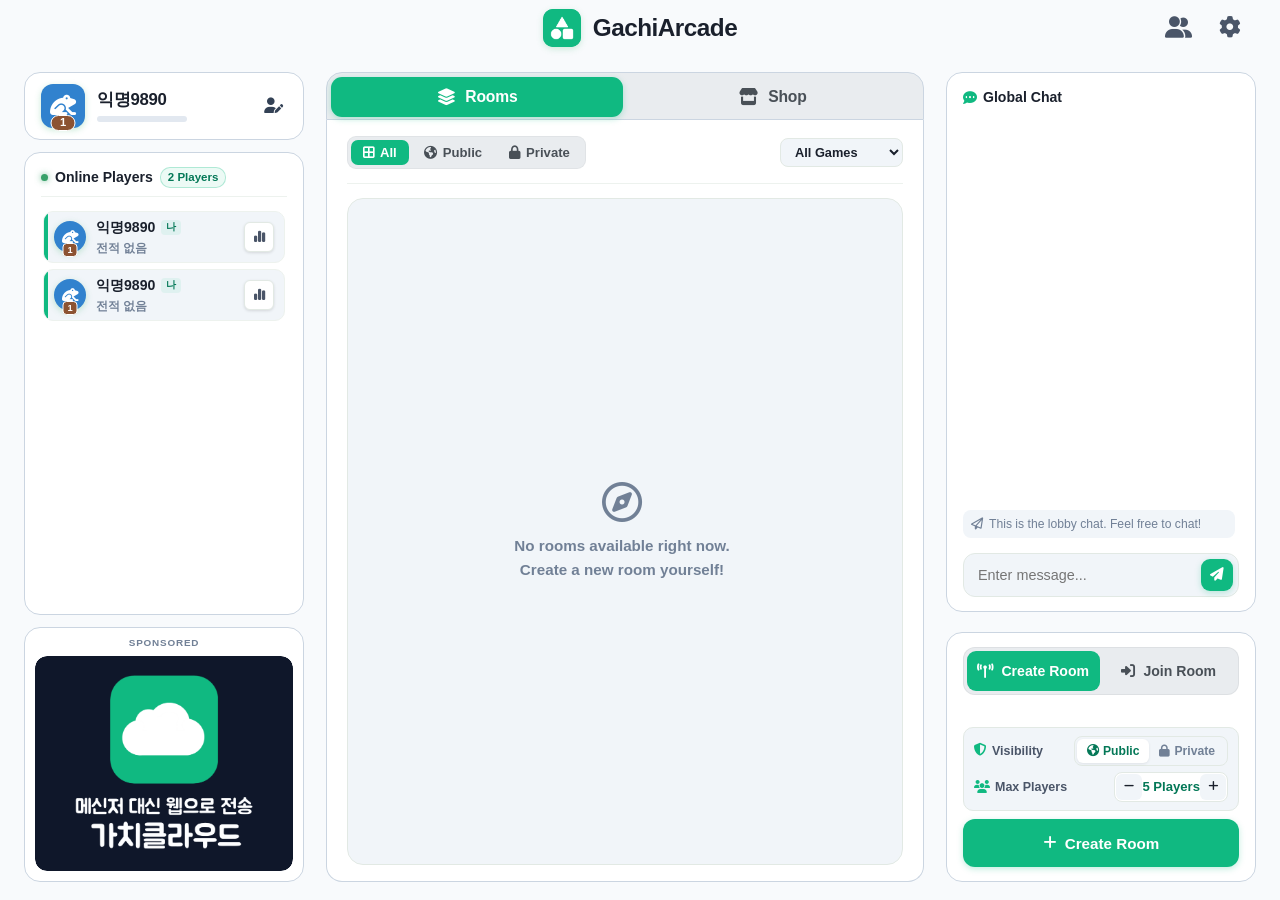
==== commit b2c885a6: "mod" ====
--- a/index.html
+++ b/index.html
@@ -91,8 +91,8 @@
   <link rel="stylesheet" href="https://cdnjs.cloudflare.com/ajax/libs/font-awesome/6.5.1/css/all.min.css" />
   <script src="https://unpkg.com/peerjs@1.5.4/dist/peerjs.min.js"></script>
   <script src="js/i18n.js"></script>
-  <link rel="stylesheet" href="css/style.css?v=1.19.9" />
-  <link rel="stylesheet" href="css/games.css?v=1.19.9" />
+  <link rel="stylesheet" href="css/style.css?v=1.19.10" />
+  <link rel="stylesheet" href="css/games.css?v=1.19.10" />
 </head>
 <body>
 
@@ -2064,7 +2064,7 @@
 <script src="js/games/wordchain.js"></script>
 <script src="js/games/apple.js"></script>
 <script src="js/games/typing.js"></script>
-<script src="js/games/catchmind.js"></script>
+<script src="js/games/catchmind.js?v=1.19.10"></script>
 <script src="js/games/yutnori.js"></script>
 <script src="js/games/yacht.js"></script>
 <script src="js/games/seotda.js"></script>
@@ -2073,7 +2073,7 @@
 <script src="https://cdn.jsdelivr.net/npm/@supabase/supabase-js@2"></script>
 <script src="js/supabase-config.js"></script>
 <script src="js/supabase.js"></script>
-<script src="js/app.js?v=1.19.9"></script>
+<script src="js/app.js?v=1.19.10"></script>
 
 </body>
 </html>
--- a/css/games.css
+++ b/css/games.css
@@ -2525,34 +2525,55 @@
   }
 }
 
-/* ── 💬 참가자 사이드바 오답/정답 말풍선 (플레이어 우측 팝업 & 최상위 오버레이 덮어쓰기) ── */
+/* ── 🌟 캐치마인드 플레이어 카드 미니 점수 뱃지 (프로필 카드 크기 영향 제로) ── */
+.cm-gsp-score-badge {
+  position: absolute !important;
+  right: 8px !important;
+  top: 6px !important;
+  display: inline-flex !important;
+  align-items: center !important;
+  gap: 2px !important;
+  font-size: 0.68rem !important;
+  font-weight: 800 !important;
+  color: #d97706 !important;
+  background: rgba(245, 158, 11, 0.12) !important;
+  border: 1px solid rgba(245, 158, 11, 0.25) !important;
+  border-radius: 6px !important;
+  padding: 1px 5px !important;
+  line-height: 1.2 !important;
+  z-index: 2 !important;
+  pointer-events: none !important;
+  box-sizing: border-box !important;
+}
+.gsp-item.can-manage .cm-gsp-score-badge {
+  right: 28px !important;
+}
+
+/* ── 💬 참가자 사이드바 오답/정답 말풍선 (PC: 카드 우측 팝업, 모바일: 중앙 상단 플로팅) ── */
 .gsp-item {
   position: relative;
-  overflow: visible !important;
 }
 
 .gsp-speech-bubble {
-  position: absolute;
-  left: calc(100% + 10px);
-  top: 50%;
-  transform: translateY(-50%);
+  position: fixed;
   background: #1e293b;
   color: #f8fafc;
   font-size: 0.86rem;
   font-weight: 800;
   padding: 6px 14px;
-  border-radius: var(--radius-sm);
-  box-shadow: 0 8px 24px rgba(0, 0, 0, 0.4);
+  border-radius: 10px;
+  box-shadow: 0 8px 24px rgba(0, 0, 0, 0.45);
   white-space: nowrap;
-  z-index: 99999 !important; /* 🌟 다른 UI 요소를 모두 덮어쓰고 최상위 레이어에 표시 */
+  z-index: 999999 !important; /* 🌟 부모 클리핑 탈출 및 화면 최상위 보장 */
   pointer-events: none;
-  opacity: 0;
-  animation: bubblePopRight 0.2s cubic-bezier(0.34, 1.56, 0.64, 1) forwards;
   border: 1.5px solid #334155;
   box-sizing: border-box;
-}
-
-.gsp-speech-bubble::before {
+  animation: bubblePopRight 0.2s cubic-bezier(0.34, 1.56, 0.64, 1) forwards;
+  transition: opacity 0.2s ease, transform 0.2s ease;
+}
+
+/* PC 버전: 왼쪽 뾰족한 말풍선 꼬리 */
+.gsp-speech-bubble.fixed-pc::before {
   content: '';
   position: absolute;
   right: 100%;
@@ -2569,7 +2590,7 @@
   color: #fff5f5;
   box-shadow: 0 8px 24px rgba(116, 42, 42, 0.45);
 }
-.gsp-speech-bubble.wrong::before {
+.gsp-speech-bubble.wrong.fixed-pc::before {
   border-color: transparent #742a2a transparent transparent;
 }
 
@@ -2579,13 +2600,39 @@
   color: #ffffff;
   box-shadow: 0 8px 24px rgba(21, 128, 61, 0.5);
 }
-.gsp-speech-bubble.correct::before {
+.gsp-speech-bubble.correct.fixed-pc::before {
   border-color: transparent #15803d transparent transparent;
 }
 
 @keyframes bubblePopRight {
   0% { opacity: 0; transform: translateY(-50%) scale(0.7); }
   100% { opacity: 1; transform: translateY(-50%) scale(1); }
+}
+
+/* 🌟 모바일 전용 플로팅 말풍선 토스트 스타일 (오른쪽 대신 상단 중앙 플로팅) 🌟 */
+.gsp-speech-bubble.mobile-floating {
+  position: fixed !important;
+  left: 50% !important;
+  top: 76px !important; /* 상단 헤더 바로 아래 */
+  transform: translateX(-50%) !important;
+  max-width: 90vw !important;
+  font-size: 0.92rem !important;
+  font-weight: 800 !important;
+  padding: 8px 18px !important;
+  border-radius: 999px !important;
+  box-shadow: 0 8px 26px rgba(0, 0, 0, 0.5) !important;
+  white-space: nowrap !important;
+  overflow: hidden !important;
+  text-overflow: ellipsis !important;
+  animation: cmMobileFloatPop 0.25s cubic-bezier(0.34, 1.56, 0.64, 1) forwards !important;
+}
+.gsp-speech-bubble.mobile-floating::before {
+  display: none !important;
+}
+
+@keyframes cmMobileFloatPop {
+  0% { opacity: 0; transform: translate(-50%, -12px) scale(0.85); }
+  100% { opacity: 1; transform: translate(-50%, 0) scale(1); }
 }
 
 /* ── ✅ 참가자 정답 맞힘 뱃지 스타일 ── */
@@ -2607,33 +2654,6 @@
   border-radius: 4px;
   margin-left: 4px;
   animation: popIn 0.3s cubic-bezier(0.34, 1.56, 0.64, 1);
-}
-
-/* 모바일 사이드바에서는 말풍선이 아래로 뜨도록 처리 */
-@media (max-width: 900px) {
-  .gsp-speech-bubble {
-    left: 50%;
-    top: calc(100% + 8px);
-    transform: translateX(-50%) scale(0.85);
-  }
-  .gsp-speech-bubble::before {
-    right: auto;
-    left: 50%;
-    bottom: 100%;
-    top: auto;
-    transform: translateX(-50%);
-    border-color: transparent transparent #1e293b transparent;
-  }
-  .gsp-speech-bubble.wrong::before {
-    border-color: transparent transparent #742a2a transparent;
-  }
-  .gsp-speech-bubble.correct::before {
-    border-color: transparent transparent #1c4532 transparent;
-  }
-  @keyframes bubblePop {
-    0% { opacity: 0; transform: translateX(-50%) scale(0.6); }
-    100% { opacity: 1; transform: translateX(-50%) scale(1); }
-  }
 }
 
 /* =====================================================================
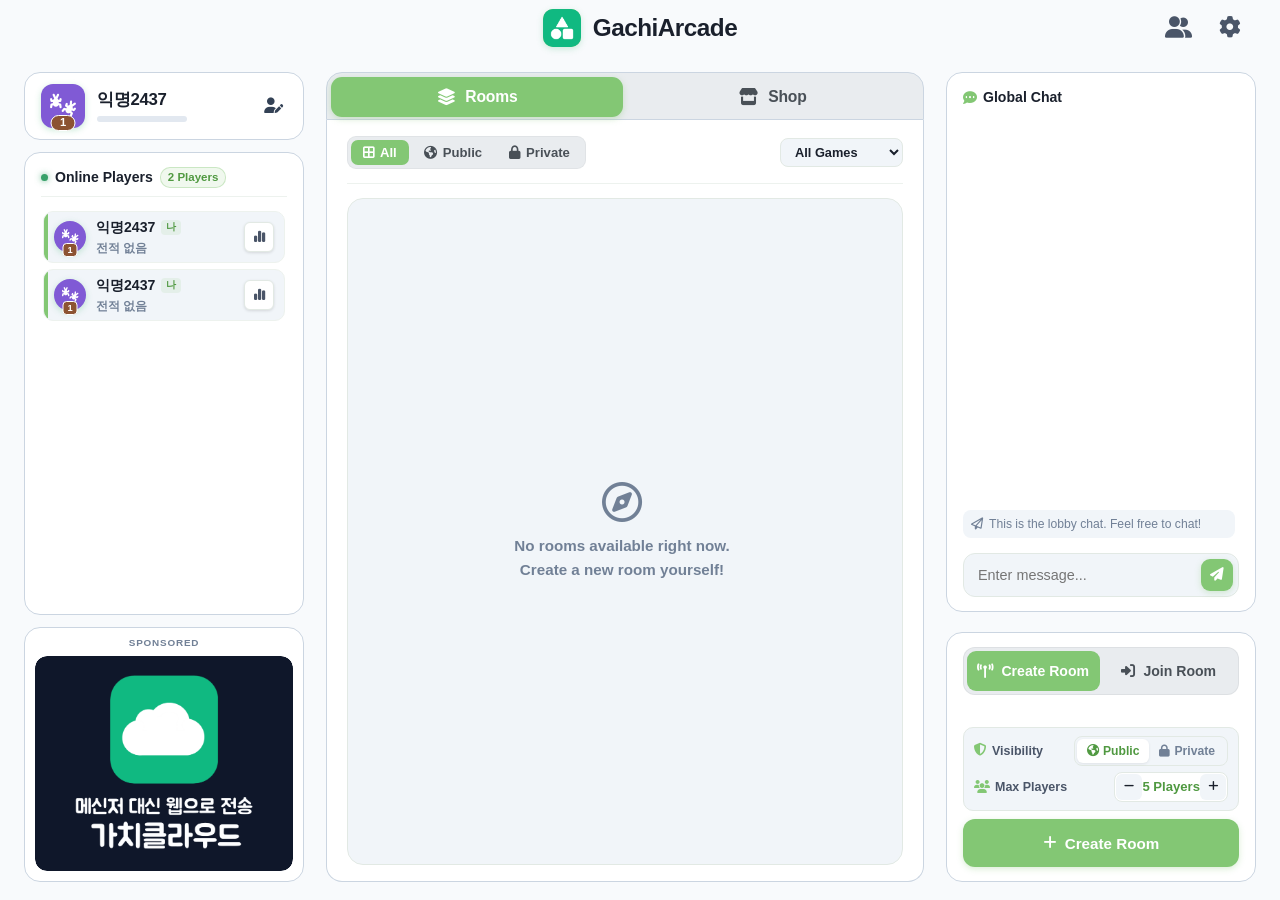
==== commit bd9bdfce: "mod" ====
--- a/index.html
+++ b/index.html
@@ -91,8 +91,8 @@
   <link rel="stylesheet" href="https://cdnjs.cloudflare.com/ajax/libs/font-awesome/6.5.1/css/all.min.css" />
   <script src="https://unpkg.com/peerjs@1.5.4/dist/peerjs.min.js"></script>
   <script src="js/i18n.js"></script>
-  <link rel="stylesheet" href="css/style.css?v=1.19.10" />
-  <link rel="stylesheet" href="css/games.css?v=1.19.10" />
+  <link rel="stylesheet" href="css/style.css?v=1.19.12" />
+  <link rel="stylesheet" href="css/games.css?v=1.19.12" />
 </head>
 <body>
 
@@ -685,11 +685,7 @@
       <span>로비로 나가기</span>
     </button>
     <div class="room-title">
-      <span class="room-name-label">ROOM CODE</span>
       <button type="button" class="room-code-badge" id="room-code-display" title="클릭하여 방 코드 복사">——</button>
-      <button class="btn-icon sm" id="btn-copy-room-code" title="방 코드 복사">
-        <i class="fa-regular fa-copy"></i>
-      </button>
     </div>
     <div class="room-header-actions" style="display:flex; gap:8px;">
       <button class="btn-icon" id="btn-room-settings" title="환경설정">
@@ -2064,7 +2060,7 @@
 <script src="js/games/wordchain.js"></script>
 <script src="js/games/apple.js"></script>
 <script src="js/games/typing.js"></script>
-<script src="js/games/catchmind.js?v=1.19.10"></script>
+<script src="js/games/catchmind.js?v=1.19.12"></script>
 <script src="js/games/yutnori.js"></script>
 <script src="js/games/yacht.js"></script>
 <script src="js/games/seotda.js"></script>
@@ -2073,7 +2069,7 @@
 <script src="https://cdn.jsdelivr.net/npm/@supabase/supabase-js@2"></script>
 <script src="js/supabase-config.js"></script>
 <script src="js/supabase.js"></script>
-<script src="js/app.js?v=1.19.10"></script>
+<script src="js/app.js?v=1.19.12"></script>
 
 </body>
 </html>
--- a/css/style.css
+++ b/css/style.css
@@ -21,15 +21,15 @@
   /* ── 테두리 ── */
   --border:       #e2e9e4;
   --border-sub:   #edf2ee;
-  --border-hi:    #b5e6c3;    /* 연두 포인트 테두리 */
-
-  /* ── 파스텔 에메랄드 그린 포인트 ── */
-  --green:        #10b981;    /* 메인 에메랄드 그린 */
-  --green-hover:  #059669;    /* 버튼 호버 */
-  --green-deep:   #047857;    /* 짙은 연두 텍스트 */
-  --green-tint:   rgba(16, 185, 129, 0.08);    /* 연두 배경 틴트 */
-  --green-tint-hi:rgba(16, 185, 129, 0.16);
-  --green-border: rgba(16, 185, 129, 0.28);
+  --border-hi:    #bde3b3;    /* 연두 포인트 테두리 */
+
+  /* ── 애플/세이지 연두 포인트 (#83c774) ── */
+  --green:        #83c774;    /* 메인 포인트 연두 그린 */
+  --green-hover:  #72b863;    /* 버튼 호버 */
+  --green-deep:   #509941;    /* 짙은 연두 텍스트 */
+  --green-tint:   rgba(131, 199, 116, 0.12);   /* 연두 배경 틴트 */
+  --green-tint-hi:rgba(131, 199, 116, 0.22);
+  --green-border: rgba(131, 199, 116, 0.35);
 
   /* ── 보조 포인트 컬러 ── */
   --yellow:       #d69e2e;    /* 방장/골드 */
@@ -65,7 +65,7 @@
   --shadow-sm:    0 1px 2px rgba(0, 0, 0, 0.05);
   --shadow:       0 1px 3px rgba(0, 0, 0, 0.07), 0 1px 2px rgba(0, 0, 0, 0.04);
   --shadow-lg:    0 4px 6px -1px rgba(0, 0, 0, 0.07), 0 2px 4px -1px rgba(0, 0, 0, 0.04);
-  --shadow-green: 0 2px 6px rgba(16, 185, 129, 0.25);
+  --shadow-green: 0 2px 6px rgba(131, 199, 116, 0.3);
 
   --font: 'Pretendard', -apple-system, BlinkMacSystemFont, 'Segoe UI', Roboto, sans-serif;
 }
@@ -548,7 +548,7 @@
   background: transparent !important;
   border: none !important;
   box-shadow: none !important;
-  color: #34d399 !important;
+  color: #83c774 !important;
   font-weight: 800 !important;
 }
 
@@ -562,7 +562,7 @@
   background: transparent !important;
   border: none !important;
   box-shadow: none !important;
-  color: #6ee7b7 !important;
+  color: #a5e897 !important;
 }
 
 /* ── 💬 사이드바 게임 설명 말풍선 팝업 ── */
@@ -750,7 +750,7 @@
   scroll-padding: 2px 0;
   scroll-behavior: smooth;
   scrollbar-width: thin;
-  scrollbar-color: rgba(16, 185, 129, 0.35) transparent;
+  scrollbar-color: rgba(131, 199, 116, 0.45) transparent;
   display: flex;
   flex-direction: column;
   gap: 5px;
@@ -769,25 +769,25 @@
 }
 
 .online-users-list::-webkit-scrollbar-thumb {
-  background: rgba(16, 185, 129, 0.3);
+  background: rgba(131, 199, 116, 0.35);
   border-radius: 999px;
   transition: background 0.2s ease;
 }
 
 .online-users-list::-webkit-scrollbar-thumb:hover {
-  background: var(--green, #10b981);
+  background: var(--green, #83c774);
 }
 
 [data-theme="dark"] .online-users-list {
-  scrollbar-color: rgba(16, 185, 129, 0.45) transparent;
+  scrollbar-color: rgba(131, 199, 116, 0.5) transparent;
 }
 
 [data-theme="dark"] .online-users-list::-webkit-scrollbar-thumb {
-  background: rgba(16, 185, 129, 0.42);
+  background: rgba(131, 199, 116, 0.45);
 }
 
 [data-theme="dark"] .online-users-list::-webkit-scrollbar-thumb:hover {
-  background: #34d399;
+  background: #9ae08c;
 }
 
 /* 🌟 공통 custom-scroll 클래스 슬림 스크롤바 🌟 */
@@ -865,7 +865,7 @@
   left: 0;
   bottom: 0;
   width: 4px;
-  background: var(--green, #22c55e);
+  background: var(--green, #83c774);
   pointer-events: none;
   z-index: 2;
   border-top-left-radius: inherit;
@@ -942,8 +942,8 @@
 }
 
 .btn-view-stats:hover {
-  background: var(--green, #38a169) !important;
-  border-color: var(--green, #38a169) !important;
+  background: var(--green, #83c774) !important;
+  border-color: var(--green, #83c774) !important;
   color: #ffffff !important;
   transform: scale(1.08);
 }
@@ -966,10 +966,10 @@
 
 [class*="pcard-theme-"] .btn-view-stats:hover,
 [class*="pcard-theme-"] .profile-preview-stats-btn:hover {
-  background: var(--green, #22c55e) !important;
+  background: var(--green, #83c774) !important;
   border-color: #ffffff !important;
   color: #ffffff !important;
-  box-shadow: 0 0 10px rgba(34, 197, 94, 0.5) !important;
+  box-shadow: 0 0 10px rgba(131, 199, 116, 0.6) !important;
 }
 
 .pcard-theme-royal-gold .btn-view-stats,
@@ -2684,7 +2684,7 @@
 .side-btn.active {
   background: var(--green) !important;
   color: #ffffff !important;
-  box-shadow: 0 1px 3px rgba(16, 185, 129, 0.3);
+  box-shadow: 0 1px 3px rgba(131, 199, 116, 0.4);
 }
 .side-btn:hover:not(.active) {
   color: var(--t1);
@@ -2987,16 +2987,17 @@
   box-sizing: border-box;
 }
 
-/* ── 방 헤더 ── */
+/* ── 방 헤더 (로비처럼 무테 & 투명 플랫 상단바) ── */
 .room-header {
-  background: var(--bg-card);
-  border-bottom: 1px solid var(--border);
+  background: transparent;
+  border: none;
+  border-bottom: none;
   padding: 10px 24px;
   display: flex;
   align-items: center;
   justify-content: space-between;
   gap: 14px;
-  box-shadow: var(--shadow-sm);
+  box-shadow: none;
   flex-shrink: 0;
   height: 56px;
   min-height: 56px;
@@ -3298,7 +3299,7 @@
   left: 0;
   bottom: 0;
   width: 4px;
-  background: var(--green, #22c55e);
+  background: var(--green, #83c774);
   pointer-events: none;
   z-index: 2;
   border-top-left-radius: inherit;
@@ -3529,9 +3530,9 @@
   animation: pulseReady 1.2s infinite ease-in-out;
 }
 @keyframes pulseReady {
-  0%   { box-shadow: 0 0 0 0 rgba(16, 185, 129, 0.5); transform: scale(1); }
-  50%  { box-shadow: 0 0 16px 4px rgba(16, 185, 129, 0.35); transform: scale(1.02); }
-  100% { box-shadow: 0 0 0 0 rgba(16, 185, 129, 0); transform: scale(1); }
+  0%   { box-shadow: 0 0 0 0 rgba(131, 199, 116, 0.6); transform: scale(1); }
+  50%  { box-shadow: 0 0 16px 4px rgba(131, 199, 116, 0.4); transform: scale(1.02); }
+  100% { box-shadow: 0 0 0 0 rgba(131, 199, 116, 0); transform: scale(1); }
 }
 
 .room-game-grid {
@@ -3578,9 +3579,9 @@
   transform: scale(0.98);
 }
 .room-game-btn.selected {
-  border: none;
-  background: transparent;
-  box-shadow: none;
+  border: 2px solid var(--green) !important;
+  background: var(--green-tint, #f0fff4) !important;
+  box-shadow: 0 0 0 2px var(--green-border) !important;
 }
 .room-game-btn.disabled-3p {
   opacity: 0.45;
@@ -3650,7 +3651,7 @@
 [data-theme="dark"] .room-game-btn.selected .rgb-tag {
   background: transparent !important;
   border: none !important;
-  color: #34d399 !important;
+  color: #83c774 !important;
   font-weight: 800 !important;
 }
 
@@ -3924,7 +3925,7 @@
 .chat-input:focus {
   background: var(--bg-card);
   border-color: var(--green);
-  box-shadow: 0 0 0 3px rgba(16, 185, 129, 0.12);
+  box-shadow: 0 0 0 3px rgba(131, 199, 116, 0.2);
 }
 .btn-chat-send {
   position: absolute;
@@ -3990,16 +3991,18 @@
   border-radius: 4px;
 }
 
+/* ── 게임 헤더 (로비처럼 무테 & 투명 플랫 상단바) ── */
 .game-header {
   height: 64px;
   padding: 0 28px;
-  background: var(--bg-card);
-  border-bottom: 1px solid var(--border);
+  background: transparent;
+  border: none;
+  border-bottom: none;
   display: flex;
   align-items: center;
   justify-content: space-between;
   flex-shrink: 0;
-  box-shadow: var(--shadow-sm);
+  box-shadow: none;
   z-index: 20;
   box-sizing: border-box;
   position: sticky;
@@ -4161,7 +4164,7 @@
   left: 0;
   bottom: 0;
   width: 4px;
-  background: var(--green, #22c55e);
+  background: var(--green, #83c774);
   pointer-events: none;
   z-index: 2;
   border-top-left-radius: inherit;
@@ -4330,7 +4333,7 @@
 }
 .btn-primary:hover:not(:disabled) {
   background: var(--green-hover);
-  box-shadow: 0 4px 12px rgba(16, 185, 129, 0.35);
+  box-shadow: 0 4px 12px rgba(131, 199, 116, 0.4);
 }
 
 /* 2. Outline / Secondary 버튼 (테마 연동 중립 카드 룩) */
@@ -4435,7 +4438,7 @@
 }
 .btn-start:hover:not(:disabled) {
   background: var(--green-hover);
-  box-shadow: 0 4px 14px rgba(16, 185, 129, 0.4);
+  box-shadow: 0 4px 14px rgba(131, 199, 116, 0.45);
 }
 .btn-start:disabled {
   background: var(--border);
@@ -4453,7 +4456,7 @@
   }
   50% {
     transform: scale(1.02);
-    box-shadow: 0 4px 16px rgba(16, 185, 129, 0.45);
+    box-shadow: 0 4px 16px rgba(131, 199, 116, 0.5);
   }
   100% {
     transform: scale(1);
@@ -7369,25 +7372,9 @@
   background: var(--coral-tint);
 }
 
-/* 점 3개 참가자 관리 전용 버튼 */
+/* 점 3개 참가자 관리 전용 버튼 (사용자 요청: 전면 숨김) */
 .btn-manage-trigger {
-  margin-left: auto;
-  background: transparent;
-  border: none;
-  color: var(--t3);
-  font-size: 0.9rem;
-  cursor: pointer;
-  padding: 4px 8px;
-  border-radius: 6px;
-  display: inline-flex;
-  align-items: center;
-  justify-content: center;
-  transition: all 0.15s ease;
-}
-.btn-manage-trigger:hover {
-  background: var(--border-sub);
-  color: var(--t1);
-  transform: scale(1.15);
+  display: none !important;
 }
 
 /* 플레이어 목록 호버 효과 (방장일 때만 클릭 가능하도록) */
@@ -7775,9 +7762,9 @@
 .yut-board-node.start-node {
   width: 31px;
   height: 31px;
-  border: 3px solid #14532d;
-  background: radial-gradient(circle at 35% 35%, #f0fdf4, #bbf7d0 65%, #22c55e 100%);
-  box-shadow: inset 0 2px 4px rgba(20, 83, 45, 0.4), 0 3px 8px rgba(0, 0, 0, 0.25), 0 0 0 2px #4ade80;
+  border: 3px solid #3e7332;
+  background: radial-gradient(circle at 35% 35%, #f4fbf1, #c8edbe 65%, #83c774 100%);
+  box-shadow: inset 0 2px 4px rgba(62, 115, 50, 0.4), 0 3px 8px rgba(0, 0, 0, 0.25), 0 0 0 2px #83c774;
 }
 .yut-board-node.start-node::before {
   width: 17px;
@@ -7878,7 +7865,7 @@
 }
 .yut-board-piece.selected {
   transform: translate(-50%, -50%) scale(1.22) !important;
-  box-shadow: 0 0 0 3.5px #ffffff, 0 0 22px #22c55e, 0 8px 18px rgba(0, 0, 0, 0.5) !important;
+  box-shadow: 0 0 0 3.5px #ffffff, 0 0 22px #83c774, 0 8px 18px rgba(0, 0, 0, 0.5) !important;
   animation: pieceSelectedBounce 0.9s infinite alternate ease-in-out;
 }
 @keyframes pieceSelectedBounce {
@@ -7975,7 +7962,7 @@
 }
 .yut-waiting-token.selected {
   transform: scale(1.18) !important;
-  box-shadow: 0 0 0 3.5px #ffffff, 0 0 18px #22c55e !important;
+  box-shadow: 0 0 0 3.5px #ffffff, 0 0 18px #83c774 !important;
 }
 
 /* ── 2. 우측 컨트롤 패널 ── */
@@ -8010,10 +7997,10 @@
   font-size: 0.8rem;
   font-weight: 700;
   color: var(--primary);
-  background: rgba(16, 185, 129, 0.1);
+  background: rgba(131, 199, 116, 0.15);
   padding: 3px 10px;
   border-radius: 999px;
-  border: 1px solid rgba(16, 185, 129, 0.25);
+  border: 1px solid rgba(131, 199, 116, 0.35);
 }
 
 /* 🪵 윷놀이 멍석 아레나 매트 */
@@ -8164,7 +8151,7 @@
   top: 0;
   height: 100%;
   width: 0%;
-  background: linear-gradient(90deg, #10b981, #f59e0b, #ef4444);
+  background: linear-gradient(90deg, #83c774, #f59e0b, #ef4444);
   border-radius: 999px;
   transition: width 0.02s linear;
 }
@@ -8181,12 +8168,12 @@
   user-select: none;
   touch-action: none;
   border-radius: var(--radius);
-  box-shadow: 0 4px 14px rgba(16, 185, 129, 0.35);
+  box-shadow: 0 4px 14px rgba(131, 199, 116, 0.4);
   transition: transform 0.1s, box-shadow 0.15s;
 }
 .yut-power-btn:not(.disabled):hover {
   transform: translateY(-2px);
-  box-shadow: 0 6px 20px rgba(16, 185, 129, 0.5);
+  box-shadow: 0 6px 20px rgba(131, 199, 116, 0.5);
 }
 .yut-power-btn:active {
   transform: scale(0.98);
@@ -8263,20 +8250,20 @@
   justify-content: center;
 }
 .yut-finish-btn {
-  background: linear-gradient(135deg, #10b981, #059669) !important;
+  background: linear-gradient(135deg, #83c774, #62ab52) !important;
   color: #ffffff !important;
   font-size: 1.05rem !important;
   font-weight: 900 !important;
   padding: 10px 24px !important;
   border-radius: 999px !important;
   border: 2px solid #ffffff !important;
-  box-shadow: 0 4px 18px rgba(16, 185, 129, 0.6) !important;
+  box-shadow: 0 4px 18px rgba(131, 199, 116, 0.6) !important;
   cursor: pointer !important;
   animation: finishPulse 1s infinite alternate ease-in-out;
 }
 @keyframes finishPulse {
-  from { transform: scale(1); box-shadow: 0 4px 12px rgba(16, 185, 129, 0.5); }
-  to { transform: scale(1.08); box-shadow: 0 6px 22px rgba(16, 185, 129, 0.9); }
+  from { transform: scale(1); box-shadow: 0 4px 12px rgba(131, 199, 116, 0.5); }
+  to { transform: scale(1.08); box-shadow: 0 6px 22px rgba(131, 199, 116, 0.9); }
 }
 
 
@@ -9200,14 +9187,14 @@
   width: 14px;
   height: 14px;
   border-radius: 50%;
-  background: rgba(16, 185, 129, 0.9);
+  background: rgba(131, 199, 116, 0.95);
   border: 2px solid #ffffff;
-  box-shadow: 0 0 8px rgba(16, 185, 129, 0.85);
+  box-shadow: 0 0 8px rgba(131, 199, 116, 0.85);
   transition: transform 0.15s ease;
 }
 .janggi-move-dot:hover .dot-inner {
   transform: scale(1.35);
-  background: #10b981;
+  background: #83c774;
 }
 
 .janggi-move-dot.is-capture {
@@ -9294,13 +9281,13 @@
   --border-sub:   rgba(255, 255, 255, 0.09);    /* 카드 내부 구분선 및 서브 테두리 */
   --border-hi:    rgba(255, 255, 255, 0.22);    /* 하이라이트 테두리 */
 
-  /* ── 포인트 컬러 (표준 다크 모드 최적화 에메랄드 그린) ── */
-  --green:        #10b981;    /* 산뜻한 에메랄드 그린 */
-  --green-hover:  #34d399;    /* 그린 호버 (Green 400) */
-  --green-deep:   #6ee7b7;    /* 텍스트/뱃지용 밝은 민트 그린 (Green 300) */
-  --green-tint:   rgba(16, 185, 129, 0.16);
-  --green-tint-hi:rgba(16, 185, 129, 0.25);
-  --green-border: rgba(16, 185, 129, 0.35);
+  /* ── 포인트 컬러 (#83c774 연두 그린) ── */
+  --green:        #83c774;    /* 산뜻한 연두 그린 */
+  --green-hover:  #9ae08c;    /* 그린 호버 */
+  --green-deep:   #a5e897;    /* 텍스트/뱃지용 밝은 연두 그린 */
+  --green-tint:   rgba(131, 199, 116, 0.18);
+  --green-tint-hi:rgba(131, 199, 116, 0.28);
+  --green-border: rgba(131, 199, 116, 0.45);
 
   /* ── 보조 포인트 컬러 ── */
   --yellow:       #fbbf24;
@@ -9329,7 +9316,7 @@
   --shadow-sm:    0 1px 2px rgba(0, 0, 0, 0.3);
   --shadow:       0 2px 4px rgba(0, 0, 0, 0.35);
   --shadow-lg:    0 6px 14px rgba(0, 0, 0, 0.45);
-  --shadow-green: 0 2px 8px rgba(16, 185, 129, 0.3);
+  --shadow-green: 0 2px 8px rgba(131, 199, 116, 0.35);
 }
 
 /* ── 다크모드 컴포넌트 세부 스타일링 ── */
@@ -9443,8 +9430,8 @@
   border-color: var(--border);
 }
 [data-theme="dark"] .player-item.ready:not([class*="pcard-theme-"]) {
-  background: rgba(34, 197, 94, 0.12);
-  border-color: rgba(34, 197, 94, 0.35);
+  background: rgba(131, 199, 116, 0.16);
+  border-color: rgba(131, 199, 116, 0.35);
 }
 
 [data-theme="dark"] .gsp-item:not([class*="pcard-theme-"]) {
@@ -9453,15 +9440,15 @@
 }
 
 [data-theme="dark"] .gsp-item.is-current-turn:not([class*="pcard-theme-"]) {
-  background: rgba(34, 197, 94, 0.18) !important;
+  background: rgba(131, 199, 116, 0.22) !important;
   border-color: var(--green) !important;
   animation: none !important;
   transform: none !important;
 }
 
 [data-theme="dark"] .gsp-item.is-current-turn[class*="pcard-theme-"] {
-  border: 2px solid #22c55e !important;
-  box-shadow: 0 0 16px rgba(34, 197, 94, 0.6) !important;
+  border: 2px solid #83c774 !important;
+  box-shadow: 0 0 16px rgba(131, 199, 116, 0.6) !important;
   animation: none !important;
   transform: none !important;
 }
@@ -9577,7 +9564,7 @@
   color: var(--t1) !important;
 }
 [data-theme="dark"] .score-cell.preview-active {
-  background: rgba(34, 197, 94, 0.16) !important;
+  background: rgba(131, 199, 116, 0.18) !important;
   border-color: var(--green) !important;
 }
 [data-theme="dark"] .score-cell.opp-preview-cell {
@@ -9617,7 +9604,7 @@
 }
 [data-theme="dark"] .chess-clock-item.active {
   border-color: var(--green) !important;
-  background: rgba(34, 197, 94, 0.15) !important;
+  background: rgba(131, 199, 116, 0.18) !important;
 }
 
 [data-theme="dark"] .baskin-counter {
@@ -9633,9 +9620,9 @@
   color: var(--t3) !important;
 }
 [data-theme="dark"] .baskin-num.called-p0 {
-  border-color: #4ade80 !important;
-  background: rgba(74, 222, 128, 0.22) !important;
-  color: #4ade80 !important;
+  border-color: #83c774 !important;
+  background: rgba(131, 199, 116, 0.22) !important;
+  color: #83c774 !important;
   font-weight: 900 !important;
 }
 [data-theme="dark"] .baskin-num.called-p1 {
@@ -9813,11 +9800,11 @@
   border-color: var(--green) !important;
 }
 [data-theme="dark"] .bug-report-intro {
-  background: rgba(16, 185, 129, 0.12) !important;
-  border-color: rgba(16, 185, 129, 0.28) !important;
+  background: rgba(131, 199, 116, 0.12) !important;
+  border-color: rgba(131, 199, 116, 0.28) !important;
 }
 [data-theme="dark"] .bug-report-intro strong {
-  color: #6ee7b7 !important;
+  color: #a5e897 !important;
 }
 [data-theme="dark"] .about-brand-card {
   background: rgba(255, 255, 255, 0.04) !important;
@@ -9838,9 +9825,9 @@
   border-color: var(--border) !important;
 }
 [data-theme="dark"] .rsgb-icon-wrap {
-  background: rgba(16, 185, 129, 0.15) !important;
-  border-color: rgba(16, 185, 129, 0.3) !important;
-  color: #34d399 !important;
+  background: rgba(131, 199, 116, 0.18) !important;
+  border-color: rgba(131, 199, 116, 0.35) !important;
+  color: #83c774 !important;
 }
 [data-theme="dark"] .extra-opt-btn {
   background: var(--bg-card) !important;
@@ -9940,9 +9927,9 @@
   border: 1px solid var(--border) !important;
 }
 [data-theme="dark"] .chat-count-badge {
-  background: rgba(34, 197, 94, 0.15) !important;
+  background: rgba(131, 199, 116, 0.15) !important;
   color: var(--green-deep) !important;
-  border-color: rgba(34, 197, 94, 0.35) !important;
+  border-color: rgba(131, 199, 116, 0.35) !important;
 }
 [data-theme="dark"] .room-chat-panel .chat-input-form {
   border-top: none !important;
@@ -10070,7 +10057,7 @@
   font-weight: 900 !important;
 }
 [data-theme="dark"] .subtotal-val.bonus-achieved {
-  color: #4ade80 !important;
+  color: #83c774 !important;
 }
 
 [data-theme="dark"] .row-bonus td {
@@ -10082,7 +10069,7 @@
   font-weight: 900 !important;
 }
 [data-theme="dark"] .bonus-val-small {
-  color: #4ade80 !important;
+  color: #83c774 !important;
   font-weight: 900 !important;
 }
 [data-theme="dark"] .bonus-val-empty {
@@ -10131,9 +10118,9 @@
   color: #f8fafc !important;
 }
 [data-theme="dark"] .btn-outline:hover {
-  background: rgba(16, 185, 129, 0.16) !important;
+  background: rgba(131, 199, 116, 0.16) !important;
   border-color: var(--green) !important;
-  color: #6ee7b7 !important;
+  color: #a5e897 !important;
 }
 [data-theme="dark"] .btn-secondary {
   background: rgba(255, 255, 255, 0.06) !important;
@@ -10151,9 +10138,9 @@
   color: #cbd5e1 !important;
 }
 [data-theme="dark"] .btn-icon:hover:not(:disabled) {
-  background: rgba(16, 185, 129, 0.16) !important;
+  background: rgba(131, 199, 116, 0.2) !important;
   border-color: var(--green) !important;
-  color: #6ee7b7 !important;
+  color: var(--green-deep) !important;
 }
 [data-theme="dark"] .btn-ready {
   background: #1e293b !important;
@@ -10161,9 +10148,9 @@
   color: #cbd5e1 !important;
 }
 [data-theme="dark"] .btn-ready:hover {
-  background: rgba(16, 185, 129, 0.16) !important;
+  background: rgba(131, 199, 116, 0.2) !important;
   border-color: var(--green) !important;
-  color: #6ee7b7 !important;
+  color: var(--green-deep) !important;
 }
 [data-theme="dark"] .btn-start:disabled {
   background: rgba(255, 255, 255, 0.08) !important;
@@ -10199,9 +10186,9 @@
   color: var(--t1) !important;
 }
 [data-theme="dark"] .game-room-badge {
-  background: rgba(34, 197, 94, 0.15) !important;
+  background: rgba(131, 199, 116, 0.18) !important;
   color: var(--green-deep) !important;
-  border-color: rgba(34, 197, 94, 0.35) !important;
+  border-color: rgba(131, 199, 116, 0.35) !important;
 }
 [data-theme="dark"] #btn-game-settings {
   background: var(--bg-subtle) !important;
@@ -10298,9 +10285,9 @@
   color: #ffffff !important;
 }
 [data-theme="dark"] .qd-goal-hint {
-  background: rgba(34, 197, 94, 0.15) !important;
+  background: rgba(131, 199, 116, 0.15) !important;
   color: var(--green-deep) !important;
-  border-color: rgba(34, 197, 94, 0.35) !important;
+  border-color: rgba(131, 199, 116, 0.35) !important;
 }
 
 /* ── 다크 모드: 베스킨라빈스 버튼 & 카드 ── */
@@ -11919,7 +11906,7 @@
 }
 .shop-item-card:hover {
   border-color: var(--green);
-  box-shadow: 0 3px 12px rgba(34, 197, 94, 0.2);
+  box-shadow: 0 3px 12px rgba(131, 199, 116, 0.25);
 }
 .shop-item-card.is-equipped {
   border-color: var(--green);
@@ -12221,7 +12208,7 @@
   min-width: 17px;
   height: 17px;
   padding: 0 4px;
-  background: var(--green, #10b981);
+  background: var(--green, #83c774);
   color: #ffffff;
   font-size: 0.65rem;
   font-weight: 900;
@@ -12570,8 +12557,8 @@
   background: #94a3b8;
 }
 .friends-status-dot.online {
-  background: var(--green, #10b981);
-  box-shadow: 0 0 6px var(--green, #10b981);
+  background: var(--green, #83c774);
+  box-shadow: 0 0 6px var(--green, #83c774);
 }
 
 .friends-info-box {
@@ -12610,7 +12597,7 @@
   gap: 4px;
 }
 .friends-status-text.online {
-  color: var(--green, #10b981);
+  color: var(--green, #83c774);
   font-weight: 600;
 }
 
@@ -12814,9 +12801,9 @@
   padding-right: 90px;
 }
 .btn-stats-friend.already-friend {
-  background: rgba(16, 185, 129, 0.15) !important;
-  color: var(--green, #10b981) !important;
-  border: 1px solid rgba(16, 185, 129, 0.3) !important;
+  background: rgba(131, 199, 116, 0.15) !important;
+  color: var(--green, #83c774) !important;
+  border: 1px solid rgba(131, 199, 116, 0.3) !important;
   cursor: default !important;
   box-shadow: none !important;
 }
@@ -12850,7 +12837,7 @@
   flex-shrink: 0;
 }
 .btn-friend-accept {
-  background: var(--green, #10b981) !important;
+  background: var(--green, #83c774) !important;
   color: white !important;
   border: none !important;
   padding: 5px 10px !important;
@@ -12864,7 +12851,7 @@
   transition: all 0.15s ease;
 }
 .btn-friend-accept:hover {
-  background: #059669 !important;
+  background: #72b863 !important;
   transform: translateY(-1px);
 }
 .btn-friend-reject {
@@ -13561,13 +13548,15 @@
    (상단바 무테 구분선 전면 제거 & 카드 은은한 회색 음영 구분감)
    ═══════════════════════════════════════════════════════════════ */
 @media (max-width: 960px) {
-  /* 1. 상단바 구분선/그림자 완전 제거 (로비/대기실/인게임 상단바 전면 무테 적용) */
+  /* 1. 상단바 구분선/배경/그림자 완전 제거 (로비/대기실/인게임 상단바 전면 무테 및 투명 적용) */
   .lobby-topbar,
   .room-header,
   .game-header,
   [data-theme="dark"] .lobby-topbar,
   [data-theme="dark"] .room-header,
   [data-theme="dark"] .game-header {
+    background: transparent !important;
+    background-color: transparent !important;
     box-shadow: none !important;
     border: none !important;
     border-bottom: none !important;
@@ -13588,9 +13577,7 @@
   }
 
   /* 3. 프로필 카드 & 방 목록/상점 카드 & 채팅 버튼: 명확한 회색 테두리 + 입체 회색 그림자 */
-  .home-user-bar,
-  .home-user-bar:not([class*="pcard-theme-"]),
-  .home-user-bar[class*="pcard-theme-"] {
+  .home-user-bar:not([class*="pcard-theme-"]) {
     box-shadow: 0 4px 18px rgba(0, 0, 0, 0.08), 0 2px 6px rgba(0, 0, 0, 0.04) !important;
     border: 1.5px solid #cbd5e1 !important;
   }
@@ -13624,9 +13611,7 @@
     border: 1.5px solid rgba(0, 0, 0, 0.12) !important;
     box-shadow: 0 4px 18px rgba(0, 0, 0, 0.12), 0 2px 6px rgba(0, 0, 0, 0.06) !important;
   }
-  [data-theme="dark"] .home-user-bar,
-  [data-theme="dark"] .home-user-bar:not([class*="pcard-theme-"]),
-  [data-theme="dark"] .home-user-bar[class*="pcard-theme-"] {
+  [data-theme="dark"] .home-user-bar:not([class*="pcard-theme-"]) {
     box-shadow: 0 4px 18px rgba(0, 0, 0, 0.45) !important;
     border: 1.5px solid rgba(255, 255, 255, 0.18) !important;
   }
@@ -14029,9 +14014,11 @@
     gap: 8px !important;
   }
 
-  /* 상단바 아이콘 버튼 (설정, 친구) — 아이콘 크기 대폭 확대 (44px & 1.35rem) */
+  /* 상단바 아이콘 버튼 (로비 설정, 친구, 방화면 설정, 게임화면 설정) — 크기 대폭 확대 (44px & 1.35rem) */
   #btn-open-settings,
-  #btn-open-friends {
+  #btn-open-friends,
+  #btn-room-settings,
+  #btn-game-settings {
     width: 44px !important;
     height: 44px !important;
     border-radius: 12px !important;
@@ -14046,16 +14033,51 @@
   }
 
   #btn-open-settings i,
-  #btn-open-friends i {
+  #btn-open-friends i,
+  #btn-room-settings i,
+  #btn-game-settings i {
     font-size: 1.35rem !important;
   }
 
   #btn-open-settings:hover,
-  #btn-open-friends:hover {
+  #btn-open-friends:hover,
+  #btn-room-settings:hover,
+  #btn-game-settings:hover {
     border-color: transparent !important;
     background: var(--green-tint) !important;
     color: var(--green-deep) !important;
     transform: scale(1.08) !important;
+  }
+
+  /* 방 화면 및 게임 화면 헤더 & 로비/방 나가기 버튼 일체화 (로비처럼 무테 & 투명 상단바) */
+  .room-header:not(.lobby-topbar),
+  .game-header {
+    background: transparent !important;
+    border: none !important;
+    border-bottom: none !important;
+    box-shadow: none !important;
+  }
+  #btn-leave-room,
+  #btn-back-to-room {
+    height: 44px !important;
+    border-radius: 12px !important;
+    border: none !important;
+    background: transparent !important;
+    box-shadow: none !important;
+    color: var(--t2) !important;
+    font-size: 0.92rem !important;
+    font-weight: 750 !important;
+    padding: 0 14px !important;
+    display: inline-flex !important;
+    align-items: center !important;
+    gap: 8px !important;
+    transition: all 0.16s ease !important;
+  }
+  #btn-leave-room:hover,
+  #btn-back-to-room:hover {
+    background: var(--green-tint) !important;
+    color: var(--green-deep) !important;
+    transform: scale(1.04) !important;
   }
 
   /* ── ━━━━━━━━━━━━━━━━━━━━━━━━━━━━━━━━━━━━━━━━━
@@ -14103,12 +14125,9 @@
     flex-shrink: 0 !important;
   }
 
-  /* 2-1. 내 프로필 카드 — 세로 크기 슬림화 (16px 라운딩, 1.5px 회색 테두리, 그림자 제거) */
+  /* 2-1. 내 프로필 카드 — 세로 크기 슬림화 (16px 라운딩, 상점 테마 정상 연동 보장) */
   .home-user-bar {
     border-radius: 16px !important;
-    border: 1.5px solid #cbd5e1 !important;
-    box-shadow: none !important;
-    background: var(--bg-card) !important;
     width: 100% !important;
     padding: 11px 16px !important; /* 세로 크기 줄임 */
     box-sizing: border-box !important;
@@ -14116,6 +14135,8 @@
     align-items: center !important;
   }
   .home-user-bar:not([class*="pcard-theme-"]) {
+    border: 1.5px solid #cbd5e1 !important;
+    box-shadow: none !important;
     background: var(--bg-card) !important;
   }
   .home-user-bar .user-avatar-wrap {
@@ -14180,6 +14201,21 @@
     color: var(--green-deep) !important;
     transform: translateY(-1px) scale(1.03) !important;
   }
+  .home-user-bar[class*="pcard-theme-"] .btn-user-profile-edit {
+    background: rgba(255, 255, 255, 0.22) !important;
+    border: 1px solid rgba(255, 255, 255, 0.4) !important;
+    color: #ffffff !important;
+  }
+  .home-user-bar[class*="pcard-theme-"] .btn-user-profile-edit:hover {
+    background: rgba(255, 255, 255, 0.35) !important;
+    border-color: rgba(255, 255, 255, 0.6) !important;
+    color: #ffffff !important;
+  }
+  .home-user-bar.pcard-theme-royal-gold .btn-user-profile-edit {
+    background: rgba(0, 0, 0, 0.08) !important;
+    border: 1px solid rgba(78, 52, 46, 0.25) !important;
+    color: #3e2723 !important;
+  }
 
   /* 2-2. 사이드바 자리에 배치된 실시간 접속자 카드 (유연한 확장) */
   .home-sidebar .online-users-card {
@@ -14347,7 +14383,7 @@
     background: var(--green) !important;
     color: #ffffff !important;
     border: none !important;
-    box-shadow: 0 2px 6px rgba(16, 185, 129, 0.28) !important;
+    box-shadow: 0 2px 6px rgba(131, 199, 116, 0.35) !important;
   }
   .mobile-lobby-tab.active i {
     color: #ffffff !important;
@@ -14584,7 +14620,7 @@
   }
   .lobby-chat-input:focus {
     border-color: var(--green) !important;
-    box-shadow: 0 0 0 3px rgba(16, 185, 129, 0.12) !important;
+    box-shadow: 0 0 0 3px rgba(131, 199, 116, 0.2) !important;
   }
 
   /* 전송 버튼을 입력칸 안에 배치 */
@@ -14676,11 +14712,10 @@
     border: 1.5px solid #cbd5e1 !important;
     box-shadow: none !important;
   }
-  /* 🌟 모든 게임 버튼 배경색 & 테두리 완전 제거 (Borderless Minimal) 🌟 */
+  /* 🌟 모든 게임 버튼 평소 배경색 & 테두리 완전 제거 (선택 시에는 초록색 테두리 복원) 🌟 */
   .room-game-btn,
   .room-game-btn:hover:not(.disabled-3p):not(.disabled-game),
   .room-game-btn:active:not(.disabled-3p):not(.disabled-game),
-  .room-game-btn.selected,
   .sidebar-game-item,
   .sidebar-game-item:hover,
   .sidebar-game-item.active {
@@ -14697,13 +14732,18 @@
     box-shadow: none !important;
   }
   .room-game-btn.selected {
+    border: 2px solid var(--green) !important;
+    background: var(--green-tint, #f0fff4) !important;
+    box-shadow: 0 0 0 2px var(--green-border) !important;
+  }
+  .room-game-btn .rgb-icon,
+  .sidebar-game-item .sg-icon,
+  .sidebar-game-item.active .sg-icon {
+    background: transparent !important;
     border: none !important;
     box-shadow: none !important;
   }
-  .room-game-btn .rgb-icon,
-  .room-game-btn.selected .rgb-icon,
-  .sidebar-game-item .sg-icon,
-  .sidebar-game-item.active .sg-icon {
+  .room-game-btn.selected .rgb-icon {
     background: transparent !important;
     border: none !important;
     box-shadow: none !important;
@@ -14819,7 +14859,7 @@
   .game-chat-panel .chat-input:focus {
     background: var(--bg-card) !important;
     border-color: var(--green) !important;
-    box-shadow: 0 0 0 3px rgba(16, 185, 129, 0.12) !important;
+    box-shadow: 0 0 0 3px rgba(131, 199, 116, 0.2) !important;
   }
   .room-chat-panel .btn-chat-send,
   .game-chat-panel .btn-chat-send {
@@ -14857,15 +14897,19 @@
   /* ── ━━━━━━━━━━━━━━━━━━━━━━━━━━━━━━━━━━━━━━━━━
      🌙 7. 다크 모드 (Dark Mode Flat Support)
      ━━━━━━━━━━━━━━━━━━━━━━━━━━━━━━━━━━━━━━━━━ ── */
-  [data-theme="dark"] .lobby-topbar {
+  [data-theme="dark"] .lobby-topbar,
+  [data-theme="dark"] .room-header,
+  [data-theme="dark"] .game-header {
     background: transparent !important;
     border-bottom: none !important;
+    border: none !important;
+    box-shadow: none !important;
   }
   [data-theme="dark"] .home-sidebar {
     background: transparent !important;
     border-right: none !important;
   }
-  [data-theme="dark"] .home-user-bar,
+  [data-theme="dark"] .home-user-bar:not([class*="pcard-theme-"]),
   [data-theme="dark"] .lobby-card,
   [data-theme="dark"] .connect-card,
   [data-theme="dark"] .online-users-card,
@@ -14917,28 +14961,36 @@
 
   [data-theme="dark"] .room-game-btn,
   [data-theme="dark"] .room-game-btn:hover,
-  [data-theme="dark"] .room-game-btn.selected,
   [data-theme="dark"] .room-game-btn .rgb-icon,
-  [data-theme="dark"] .room-game-btn.selected .rgb-icon,
   [data-theme="dark"] .sidebar-game-item,
   [data-theme="dark"] .sidebar-game-item .sg-icon {
     background: transparent !important;
     border: none !important;
     box-shadow: none !important;
   }
+  [data-theme="dark"] .room-game-btn.selected {
+    border: 2px solid #83c774 !important;
+    background: rgba(131, 199, 116, 0.18) !important;
+    box-shadow: 0 0 0 2px rgba(131, 199, 116, 0.35) !important;
+  }
+  [data-theme="dark"] .room-game-btn.selected .rgb-icon {
+    background: transparent !important;
+    border: none !important;
+    box-shadow: none !important;
+  }
 
   /* 🌟 다크 모드 참가자 준비 완료 & 내 순서 선명한 초록색 테두리 🌟 */
   [data-theme="dark"] .player-item.ready {
-    border: 2px solid #22c55e !important;
-    border-color: #22c55e !important;
-    background: rgba(34, 197, 94, 0.16) !important;
-    box-shadow: 0 0 0 1px #22c55e !important;
+    border: 2px solid #83c774 !important;
+    border-color: #83c774 !important;
+    background: rgba(131, 199, 116, 0.18) !important;
+    box-shadow: 0 0 0 1px #83c774 !important;
   }
   [data-theme="dark"] .gsp-item.is-current-turn {
-    border: 2px solid #22c55e !important;
-    border-color: #22c55e !important;
-    background: rgba(34, 197, 94, 0.18) !important;
-    box-shadow: 0 0 0 1px #22c55e !important;
+    border: 2px solid #83c774 !important;
+    border-color: #83c774 !important;
+    background: rgba(131, 199, 116, 0.22) !important;
+    box-shadow: 0 0 0 1px #83c774 !important;
   }
 
   [data-theme="dark"] .chat-msg.other .chat-bubble {
@@ -14952,7 +15004,7 @@
     color: #cbd5e1 !important;
   }
   [data-theme="dark"] .home-user-bar .btn-user-profile-edit:hover {
-    background: rgba(16, 185, 129, 0.2) !important;
+    background: rgba(131, 199, 116, 0.22) !important;
     border-color: var(--green) !important;
     color: #ffffff !important;
   }
--- a/css/games.css
+++ b/css/games.css
@@ -101,13 +101,13 @@
 /* 내 턴: 배경색 없이 상쾌한 그린 텍스트 + 생동감 있는 펄스 닷 */
 .turn-indicator .turn-label.my-turn,
 .turn-label.my-turn {
-  color: var(--green, #10b981) !important;
+  color: var(--green, #83c774) !important;
   background: transparent !important;
   border: none !important;
   box-shadow: none !important;
 }
 .turn-indicator .turn-label.my-turn i {
-  color: var(--green, #10b981) !important;
+  color: var(--green, #83c774) !important;
   animation: turnPulseDot 1.5s infinite;
 }
 
@@ -2194,8 +2194,8 @@
 .cm-timer-gauge-fill {
   height: 100%;
   border-radius: 999px;
-  background: linear-gradient(90deg, #10b981 0%, #48bb78 100%);
-  box-shadow: 0 0 8px rgba(72, 187, 120, 0.4);
+  background: linear-gradient(90deg, #83c774 0%, #a5e897 100%);
+  box-shadow: 0 0 8px rgba(131, 199, 116, 0.4);
   transition: width 1s linear, background 0.4s ease, box-shadow 0.4s ease;
 }
 
@@ -2456,7 +2456,7 @@
 }
 .cm-solved-badge-floating i {
   font-size: 1.2rem;
-  color: #a7f3d0;
+  color: #a5e897;
 }
 
 .cm-guess-solved-msg {
@@ -2525,28 +2525,9 @@
   }
 }
 
-/* ── 🌟 캐치마인드 플레이어 카드 미니 점수 뱃지 (프로필 카드 크기 영향 제로) ── */
+/* ── 🌟 캐치마인드 플레이어 카드 점수 뱃지 (사용자 요청: 전면 숨김) ── */
 .cm-gsp-score-badge {
-  position: absolute !important;
-  right: 8px !important;
-  top: 6px !important;
-  display: inline-flex !important;
-  align-items: center !important;
-  gap: 2px !important;
-  font-size: 0.68rem !important;
-  font-weight: 800 !important;
-  color: #d97706 !important;
-  background: rgba(245, 158, 11, 0.12) !important;
-  border: 1px solid rgba(245, 158, 11, 0.25) !important;
-  border-radius: 6px !important;
-  padding: 1px 5px !important;
-  line-height: 1.2 !important;
-  z-index: 2 !important;
-  pointer-events: none !important;
-  box-sizing: border-box !important;
-}
-.gsp-item.can-manage .cm-gsp-score-badge {
-  right: 28px !important;
+  display: none !important;
 }
 
 /* ── 💬 참가자 사이드바 오답/정답 말풍선 (PC: 카드 우측 팝업, 모바일: 중앙 상단 플로팅) ── */
@@ -2595,13 +2576,13 @@
 }
 
 .gsp-speech-bubble.correct {
-  background: #15803d;
-  border-color: #4ade80;
+  background: #509941;
+  border-color: #83c774;
   color: #ffffff;
-  box-shadow: 0 8px 24px rgba(21, 128, 61, 0.5);
+  box-shadow: 0 8px 24px rgba(80, 153, 65, 0.5);
 }
 .gsp-speech-bubble.correct.fixed-pc::before {
-  border-color: transparent #15803d transparent transparent;
+  border-color: transparent #509941 transparent transparent;
 }
 
 @keyframes bubblePopRight {
@@ -4104,7 +4085,7 @@
 .tier-gold { background: rgba(245, 158, 11, 0.12); border-left: 4px solid #f59e0b; color: #fef08a; }
 .tier-purple { background: rgba(168, 85, 247, 0.12); border-left: 4px solid #a855f7; color: #e9d5ff; }
 .tier-blue { background: rgba(59, 130, 246, 0.12); border-left: 4px solid #3b82f6; color: #bfdbfe; }
-.tier-green { background: rgba(16, 185, 129, 0.12); border-left: 4px solid #10b981; color: #a7f3d0; }
+.tier-green { background: rgba(131, 199, 116, 0.12); border-left: 4px solid #83c774; color: #c3eec0; }
 .tier-red { background: rgba(239, 68, 68, 0.12); border-left: 4px solid #ef4444; color: #fecaca; }
 
 /* ── 모바일 반응형 ── */
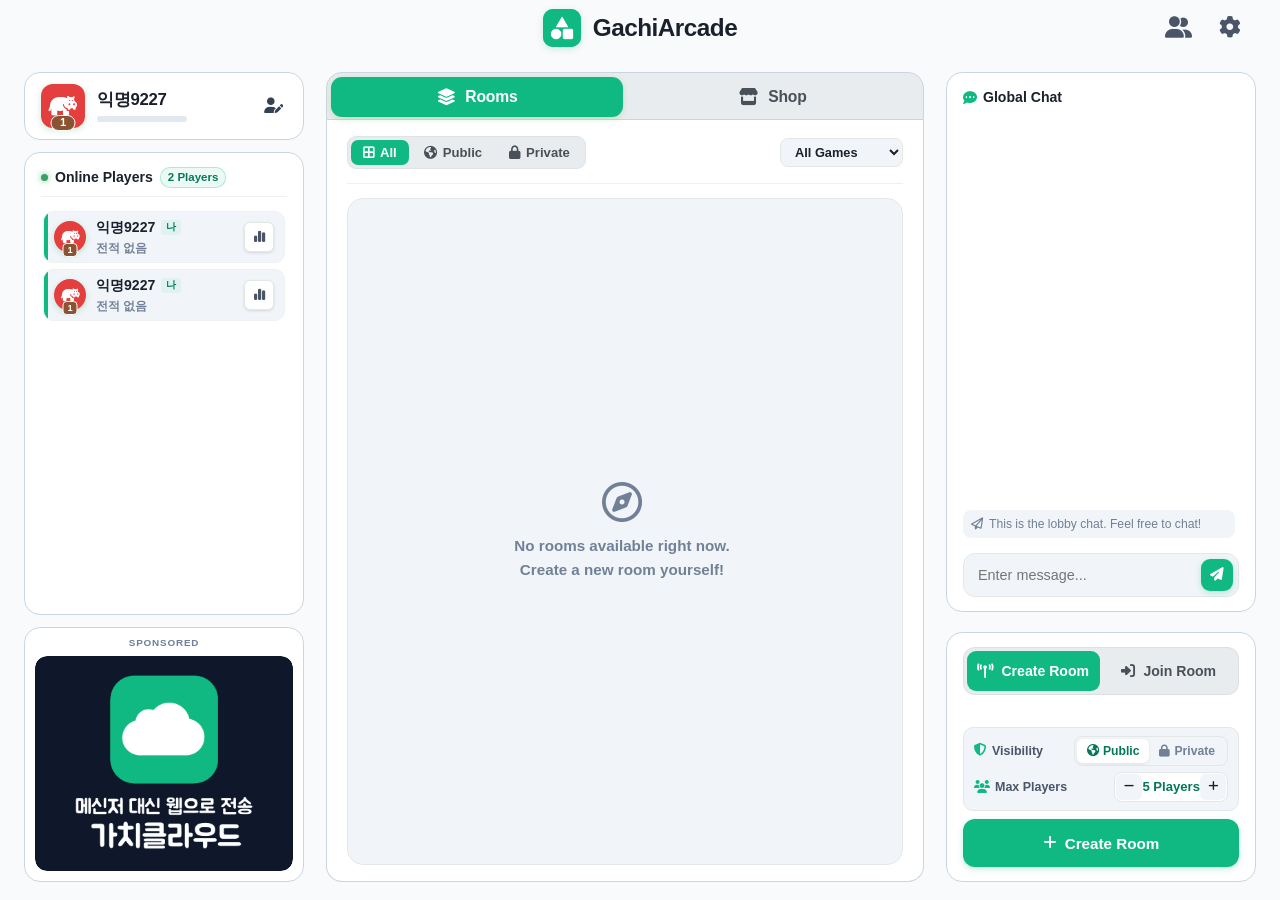
==== commit 05670265: "mod" ====
--- a/index.html
+++ b/index.html
@@ -91,8 +91,8 @@
   <link rel="stylesheet" href="https://cdnjs.cloudflare.com/ajax/libs/font-awesome/6.5.1/css/all.min.css" />
   <script src="https://unpkg.com/peerjs@1.5.4/dist/peerjs.min.js"></script>
   <script src="js/i18n.js"></script>
-  <link rel="stylesheet" href="css/style.css?v=1.19.12" />
-  <link rel="stylesheet" href="css/games.css?v=1.19.12" />
+  <link rel="stylesheet" href="css/style.css?v=1.19.13" />
+  <link rel="stylesheet" href="css/games.css?v=1.19.13" />
 </head>
 <body>
 
@@ -1164,6 +1164,25 @@
                 <span>다크</span>
               </button>
             </div>
+          </div>
+        </div>
+
+        <!-- 포인트 색상 설정 -->
+        <div class="setting-item" style="flex-direction: column; align-items: flex-start; gap: 10px;">
+          <div class="setting-meta" style="width: 100%; justify-content: space-between;">
+            <div class="setting-title">
+              <i class="fa-solid fa-palette" style="color:var(--green);"></i>
+              <span>포인트 색상</span>
+            </div>
+            <span id="accent-color-name" style="font-size:0.85rem; font-weight:800; color:var(--green);">클래식 에메랄드</span>
+          </div>
+          <div class="accent-color-palette" id="accent-color-palette">
+            <button type="button" class="accent-chip active" data-accent="classic" title="클래식 에메랄드 (기본)" style="background:#10b981; color:#10b981;"></button>
+            <button type="button" class="accent-chip" data-accent="apple" title="애플 연두" style="background:#83c774; color:#83c774;"></button>
+            <button type="button" class="accent-chip" data-accent="blue" title="오션 블루" style="background:#2563eb; color:#2563eb;"></button>
+            <button type="button" class="accent-chip" data-accent="purple" title="네온 바이올렛" style="background:#8b5cf6; color:#8b5cf6;"></button>
+            <button type="button" class="accent-chip" data-accent="rose" title="코랄 로즈" style="background:#f43f5e; color:#f43f5e;"></button>
+            <button type="button" class="accent-chip" data-accent="amber" title="선셋 오렌지" style="background:#f59e0b; color:#f59e0b;"></button>
           </div>
         </div>
 
@@ -2060,7 +2079,7 @@
 <script src="js/games/wordchain.js"></script>
 <script src="js/games/apple.js"></script>
 <script src="js/games/typing.js"></script>
-<script src="js/games/catchmind.js?v=1.19.12"></script>
+<script src="js/games/catchmind.js?v=1.19.13"></script>
 <script src="js/games/yutnori.js"></script>
 <script src="js/games/yacht.js"></script>
 <script src="js/games/seotda.js"></script>
@@ -2069,7 +2088,7 @@
 <script src="https://cdn.jsdelivr.net/npm/@supabase/supabase-js@2"></script>
 <script src="js/supabase-config.js"></script>
 <script src="js/supabase.js"></script>
-<script src="js/app.js?v=1.19.12"></script>
+<script src="js/app.js?v=1.19.13"></script>
 
 </body>
 </html>
--- a/css/style.css
+++ b/css/style.css
@@ -21,15 +21,15 @@
   /* ── 테두리 ── */
   --border:       #e2e9e4;
   --border-sub:   #edf2ee;
-  --border-hi:    #bde3b3;    /* 연두 포인트 테두리 */
-
-  /* ── 애플/세이지 연두 포인트 (#83c774) ── */
-  --green:        #83c774;    /* 메인 포인트 연두 그린 */
-  --green-hover:  #72b863;    /* 버튼 호버 */
-  --green-deep:   #509941;    /* 짙은 연두 텍스트 */
-  --green-tint:   rgba(131, 199, 116, 0.12);   /* 연두 배경 틴트 */
-  --green-tint-hi:rgba(131, 199, 116, 0.22);
-  --green-border: rgba(131, 199, 116, 0.35);
+  --border-hi:    #b5e6c3;    /* 연두 포인트 테두리 */
+
+  /* ── 클래식 에메랄드 그린 포인트 (기본값) ── */
+  --green:        #10b981;    /* 메인 에메랄드 그린 */
+  --green-hover:  #059669;    /* 버튼 호버 */
+  --green-deep:   #047857;    /* 짙은 연두 텍스트 */
+  --green-tint:   rgba(16, 185, 129, 0.08);    /* 연두 배경 틴트 */
+  --green-tint-hi:rgba(16, 185, 129, 0.16);
+  --green-border: rgba(16, 185, 129, 0.28);
 
   /* ── 보조 포인트 컬러 ── */
   --yellow:       #d69e2e;    /* 방장/골드 */
@@ -9281,13 +9281,13 @@
   --border-sub:   rgba(255, 255, 255, 0.09);    /* 카드 내부 구분선 및 서브 테두리 */
   --border-hi:    rgba(255, 255, 255, 0.22);    /* 하이라이트 테두리 */
 
-  /* ── 포인트 컬러 (#83c774 연두 그린) ── */
-  --green:        #83c774;    /* 산뜻한 연두 그린 */
-  --green-hover:  #9ae08c;    /* 그린 호버 */
-  --green-deep:   #a5e897;    /* 텍스트/뱃지용 밝은 연두 그린 */
-  --green-tint:   rgba(131, 199, 116, 0.18);
-  --green-tint-hi:rgba(131, 199, 116, 0.28);
-  --green-border: rgba(131, 199, 116, 0.45);
+  /* ── 포인트 컬러 (표준 다크 모드 최적화 에메랄드 그린 - 기본값) ── */
+  --green:        #10b981;    /* 산뜻한 에메랄드 그린 */
+  --green-hover:  #34d399;    /* 그린 호버 (Green 400) */
+  --green-deep:   #6ee7b7;    /* 텍스트/뱃지용 밝은 민트 그린 (Green 300) */
+  --green-tint:   rgba(16, 185, 129, 0.16);
+  --green-tint-hi:rgba(16, 185, 129, 0.25);
+  --green-border: rgba(16, 185, 129, 0.35);
 
   /* ── 보조 포인트 컬러 ── */
   --yellow:       #fbbf24;
@@ -15051,4 +15051,49 @@
     border-color: rgba(255, 255, 255, 0.14) !important;
   }
 
-} /* @media (min-width: 961px) END */+} /* @media (min-width: 961px) END */
+
+/* ── 🎮 게임 화면 우측 상단 방 코드 숨김 ── */
+.game-room-badge {
+  display: none !important;
+}
+
+/* ── 🎨 환경설정: 포인트 색상 팔레트 칩 ── */
+.accent-color-palette {
+  display: flex;
+  align-items: center;
+  gap: 12px;
+  flex-wrap: wrap;
+  padding: 6px 0;
+  width: 100%;
+}
+.accent-chip {
+  width: 32px;
+  height: 32px;
+  border-radius: 50%;
+  border: 2px solid transparent;
+  cursor: pointer;
+  transition: all 0.2s cubic-bezier(0.4, 0, 0.2, 1);
+  position: relative;
+  display: flex;
+  align-items: center;
+  justify-content: center;
+  padding: 0;
+  box-shadow: 0 2px 6px rgba(0, 0, 0, 0.15);
+  outline: none;
+}
+.accent-chip:hover {
+  transform: translateY(-2px) scale(1.12);
+}
+.accent-chip.active {
+  box-shadow: 0 0 0 2.5px var(--bg-card), 0 0 0 5px currentColor;
+  transform: scale(1.15);
+}
+.accent-chip.active::after {
+  content: '\f00c';
+  font-family: 'Font Awesome 6 Free';
+  font-weight: 900;
+  color: #ffffff;
+  font-size: 0.72rem;
+  text-shadow: 0 1px 2px rgba(0, 0, 0, 0.6);
+}
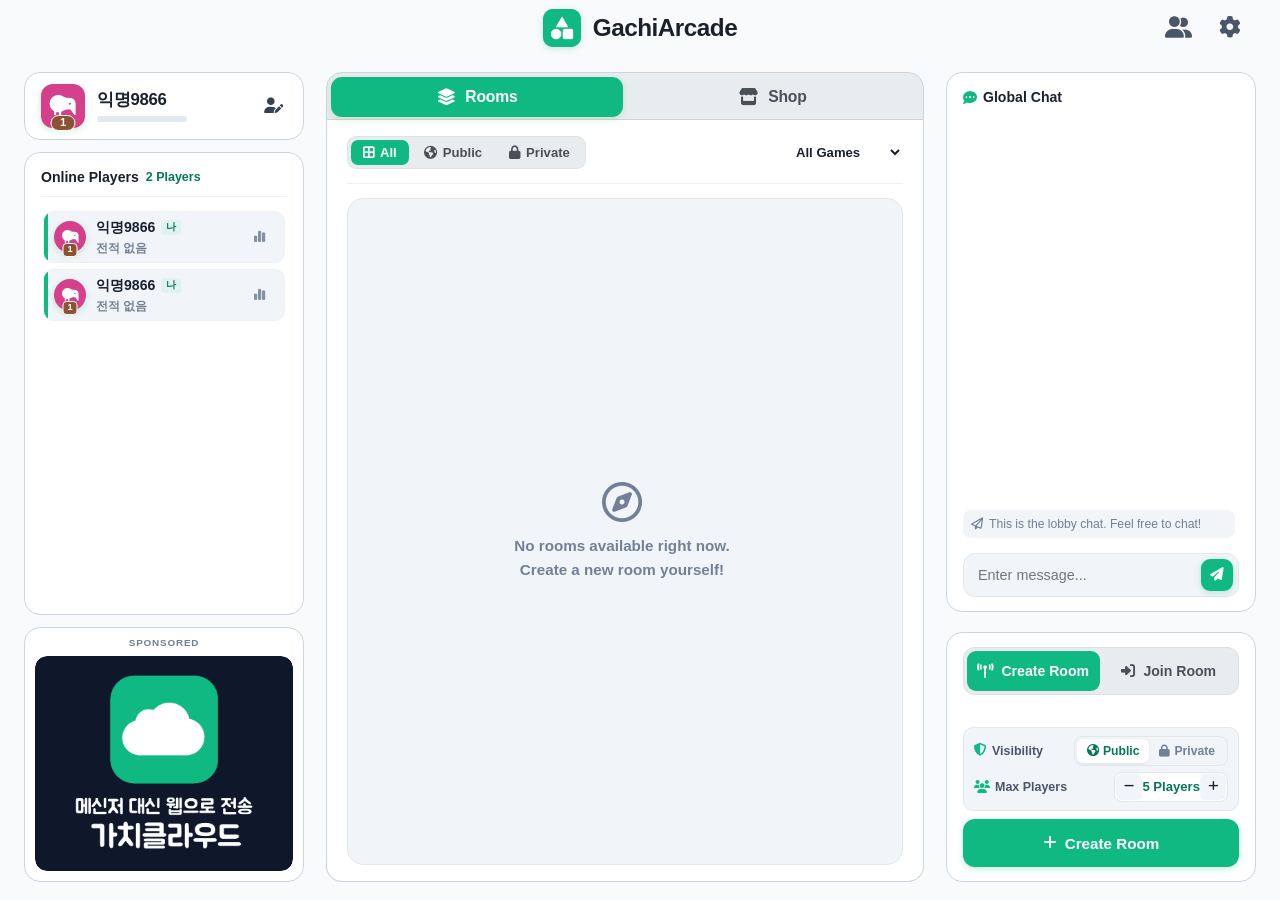
==== commit e58f177f: "mod" ====
--- a/index.html
+++ b/index.html
@@ -91,8 +91,8 @@
   <link rel="stylesheet" href="https://cdnjs.cloudflare.com/ajax/libs/font-awesome/6.5.1/css/all.min.css" />
   <script src="https://unpkg.com/peerjs@1.5.4/dist/peerjs.min.js"></script>
   <script src="js/i18n.js"></script>
-  <link rel="stylesheet" href="css/style.css?v=1.19.13" />
-  <link rel="stylesheet" href="css/games.css?v=1.19.13" />
+  <link rel="stylesheet" href="css/style.css?v=1.19.14" />
+  <link rel="stylesheet" href="css/games.css?v=1.19.14" />
 </head>
 <body>
 
--- a/css/style.css
+++ b/css/style.css
@@ -717,28 +717,17 @@
 }
 
 .online-live-dot {
-  width: 7px;
-  height: 7px;
-  border-radius: 50%;
-  background: #38a169;
-  box-shadow: 0 0 6px rgba(56, 161, 105, 0.7);
-  animation: pulseLive 2s infinite;
-}
-
-@keyframes pulseLive {
-  0% { transform: scale(0.95); box-shadow: 0 0 0 0 rgba(56, 161, 105, 0.7); }
-  70% { transform: scale(1); box-shadow: 0 0 0 5px rgba(56, 161, 105, 0); }
-  100% { transform: scale(0.95); box-shadow: 0 0 0 0 rgba(56, 161, 105, 0); }
+  display: none !important;
 }
 
 .online-count-badge {
-  font-size: 0.72rem;
+  font-size: 0.78rem;
   font-weight: 800;
-  padding: 1px 7px;
-  border-radius: 10px;
-  background: var(--green-tint);
-  color: var(--green-deep);
-  border: 1px solid var(--green-border);
+  padding: 0 !important;
+  background: transparent !important;
+  color: var(--green-deep) !important;
+  border: none !important;
+  box-shadow: none !important;
 }
 
 .online-users-list {
@@ -930,32 +919,43 @@
   align-items: center;
   justify-content: center;
   border-radius: 8px;
-  background: var(--bg-card, #ffffff);
-  border: 1px solid var(--border, #cbd5e1);
-  color: var(--t2, #475569);
-  font-size: 0.82rem;
-  opacity: 1 !important;
-  box-shadow: 0 1px 3px rgba(0, 0, 0, 0.12);
+  background: transparent !important;
+  border: none !important;
+  color: var(--t3, #64748b) !important;
+  font-size: 0.95rem;
+  opacity: 0.85 !important;
+  box-shadow: none !important;
   transition: all 0.15s ease;
   flex-shrink: 0;
   cursor: pointer;
 }
 
 .btn-view-stats:hover {
-  background: var(--green, #83c774) !important;
-  border-color: var(--green, #83c774) !important;
-  color: #ffffff !important;
-  transform: scale(1.08);
+  background: transparent !important;
+  border: none !important;
+  color: var(--green) !important;
+  opacity: 1 !important;
+  transform: scale(1.15);
+  box-shadow: none !important;
 }
 
 [data-theme="dark"] .btn-view-stats {
-  background: #1e293b;
-  border-color: rgba(255, 255, 255, 0.18);
-  color: #e2e8f0;
+  background: transparent !important;
+  border: none !important;
+  color: #94a3b8 !important;
+  box-shadow: none !important;
+}
+[data-theme="dark"] .btn-view-stats:hover {
+  color: var(--green) !important;
 }
 
 /* 프로필 카드 테마가 착용된 아이템 내부 통계 및 프로필 설정 버튼 */
-[class*="pcard-theme-"] .btn-view-stats,
+[class*="pcard-theme-"] .btn-view-stats {
+  background: transparent !important;
+  border: none !important;
+  color: rgba(255, 255, 255, 0.85) !important;
+  box-shadow: none !important;
+}
 [class*="pcard-theme-"] .profile-preview-stats-btn {
   background: #0f172a !important;
   border: 1.5px solid rgba(255, 255, 255, 0.45) !important;
@@ -964,15 +964,26 @@
   opacity: 1 !important;
 }
 
-[class*="pcard-theme-"] .btn-view-stats:hover,
+[class*="pcard-theme-"] .btn-view-stats:hover {
+  background: transparent !important;
+  border: none !important;
+  color: #ffffff !important;
+  box-shadow: none !important;
+  transform: scale(1.15);
+}
 [class*="pcard-theme-"] .profile-preview-stats-btn:hover {
-  background: var(--green, #83c774) !important;
+  background: var(--green) !important;
   border-color: #ffffff !important;
   color: #ffffff !important;
   box-shadow: 0 0 10px rgba(131, 199, 116, 0.6) !important;
 }
 
-.pcard-theme-royal-gold .btn-view-stats,
+.pcard-theme-royal-gold .btn-view-stats {
+  background: transparent !important;
+  border: none !important;
+  color: #5c3d00 !important;
+  box-shadow: none !important;
+}
 .pcard-theme-royal-gold .profile-preview-stats-btn {
   background: #ffffff !important;
   border: 1.5px solid rgba(184, 134, 11, 0.6) !important;
@@ -981,7 +992,13 @@
   opacity: 1 !important;
 }
 
-.pcard-theme-royal-gold .btn-view-stats:hover,
+.pcard-theme-royal-gold .btn-view-stats:hover {
+  background: transparent !important;
+  border: none !important;
+  color: #b8860b !important;
+  box-shadow: none !important;
+  transform: scale(1.15);
+}
 .pcard-theme-royal-gold .profile-preview-stats-btn:hover {
   background: #5c3d00 !important;
   border-color: #ffd700 !important;
@@ -3232,13 +3249,14 @@
 .panel-title i { color: var(--green); }
 
 .panel-badge {
-  font-size: 0.8rem;
+  font-size: 0.85rem;
   font-weight: 800;
-  padding: 4px 12px;
-  background: var(--green-tint);
-  color: var(--green-deep);
-  border: 1px solid var(--green-border);
-  border-radius: 999px;
+  padding: 0 !important;
+  background: transparent !important;
+  color: var(--green-deep) !important;
+  border: none !important;
+  box-shadow: none !important;
+  border-radius: 0 !important;
 }
 .panel-sub {
   font-size: 0.75rem;
@@ -3308,9 +3326,12 @@
 .player-item.is-me .player-name {
   font-weight: 800;
 }
-.player-item.ready {
+.player-item.ready:not([class*="pcard-theme-"]) {
   border-color: var(--green-border);
   background: var(--green-tint);
+}
+.player-item[class*="pcard-theme-"].ready {
+  border: 2px solid var(--green) !important;
 }
 .player-item.is-in-game {
   border: 2px solid var(--coral) !important;
@@ -3716,24 +3737,26 @@
   gap: 8px;
 }
 .lobby-game-select {
-  padding: 5px 10px;
+  padding: 5px 8px;
   border-radius: var(--radius-sm, 8px);
-  border: 1px solid var(--border);
-  background: var(--bg-hover, #f8fafc);
+  border: none !important;
+  background: transparent !important;
   color: var(--t1, #1e293b);
-  font-size: 0.8rem;
-  font-weight: 700;
+  font-size: 0.82rem;
+  font-weight: 800;
   outline: none;
   cursor: pointer;
+  box-shadow: none !important;
   transition: all 0.15s ease;
 }
 .lobby-game-select:focus,
 .lobby-game-select:hover {
-  border-color: var(--primary, #3b82f6);
+  color: var(--green) !important;
 }
 [data-theme="dark"] .lobby-game-select {
-  background: rgba(30, 41, 59, 0.8);
-  border-color: rgba(255, 255, 255, 0.12);
+  background: transparent !important;
+  border: none !important;
+  box-shadow: none !important;
   color: #f1f5f9;
 }
 
@@ -5696,9 +5719,14 @@
     box-shadow: 0 2px 6px rgba(0, 0, 0, 0.04) !important;
     flex-shrink: 0 !important;
   }
-  .player-item.ready {
+  .player-item.ready:not([class*="pcard-theme-"]) {
     border-color: var(--green) !important;
     background: var(--green-tint, #f0fff4) !important;
+  }
+  .player-item[class*="pcard-theme-"].ready {
+    border: 2.5px solid var(--green) !important;
+    border-color: var(--green) !important;
+    box-shadow: 0 0 0 1px var(--green) !important;
   }
   .player-avatar {
     width: 38px !important;
@@ -11995,10 +12023,11 @@
   background: var(--green-hover);
 }
 .btn-shop-action.btn-equip {
-  background: var(--sky);
-  color: #ffffff;
+  background: var(--green) !important;
+  color: #ffffff !important;
 }
 .btn-shop-action.btn-equip:hover {
+  background: var(--green-hover) !important;
   filter: brightness(1.08);
 }
 .btn-shop-action.btn-default-reset {
@@ -14712,10 +14741,21 @@
     border: 1.5px solid #cbd5e1 !important;
     box-shadow: none !important;
   }
-  /* 🌟 모든 게임 버튼 평소 배경색 & 테두리 완전 제거 (선택 시에는 초록색 테두리 복원) 🌟 */
-  .room-game-btn,
-  .room-game-btn:hover:not(.disabled-3p):not(.disabled-game),
-  .room-game-btn:active:not(.disabled-3p):not(.disabled-game),
+  /* 🌟 방 화면 게임 선택 카드: 테두리 및 호버 복원 🌟 */
+  .room-game-btn {
+    border: 1.5px solid var(--border) !important;
+    background: var(--bg-card) !important;
+    box-shadow: none !important;
+  }
+  .room-game-btn:hover:not(.disabled-3p):not(.disabled-game) {
+    border-color: var(--green) !important;
+    box-shadow: none !important;
+  }
+  .room-game-btn.selected {
+    border: 2px solid var(--green) !important;
+    background: var(--green-tint, #f0fff4) !important;
+    box-shadow: 0 0 0 2px var(--green-border) !important;
+  }
   .sidebar-game-item,
   .sidebar-game-item:hover,
   .sidebar-game-item.active {
@@ -14723,19 +14763,6 @@
     border: none !important;
     box-shadow: none !important;
   }
-  .room-game-btn {
-    border: none !important;
-    box-shadow: none !important;
-  }
-  .room-game-btn:hover:not(.disabled-3p):not(.disabled-game) {
-    border: none !important;
-    box-shadow: none !important;
-  }
-  .room-game-btn.selected {
-    border: 2px solid var(--green) !important;
-    background: var(--green-tint, #f0fff4) !important;
-    box-shadow: 0 0 0 2px var(--green-border) !important;
-  }
   .room-game-btn .rgb-icon,
   .sidebar-game-item .sg-icon,
   .sidebar-game-item.active .sg-icon {
@@ -14776,12 +14803,17 @@
     border: 1.5px solid var(--border) !important;
     box-shadow: none !important;
   }
-  /* 🌟 방 화면 참가자: 준비 완료 시 모바일처럼 뚜렷하고 선명한 초록색 테두리 🌟 */
-  .player-item.ready {
+  /* 🌟 방 화면 참가자: 준비 완료 시 모바일처럼 뚜렷하고 선명한 초록색 테두리 (테마 배경 100% 보존) 🌟 */
+  .player-item.ready:not([class*="pcard-theme-"]) {
     border: 2px solid var(--green) !important;
     border-color: var(--green) !important;
     background: var(--green-tint, #f0fff4) !important;
     box-shadow: 0 0 0 1px var(--green) !important;
+  }
+  .player-item[class*="pcard-theme-"].ready {
+    border: 2.5px solid var(--green) !important;
+    border-color: var(--green) !important;
+    box-shadow: 0 0 0 2px var(--green-border), 0 4px 14px rgba(0, 0, 0, 0.25) !important;
   }
   .player-item.ready .ready-badge {
     background: var(--green) !important;
@@ -14810,12 +14842,17 @@
     border: 1.5px solid var(--border-sub) !important;
     box-shadow: none !important;
   }
-  /* 🌟 인게임 참가자: 내 순서(현재 턴)일 때 모바일처럼 뚜렷하고 선명한 초록색 테두리 🌟 */
-  .gsp-item.is-current-turn {
+  /* 🌟 인게임 참가자: 내 순서(현재 턴)일 때 모바일처럼 뚜렷하고 선명한 초록색 테두리 (테마 배경 100% 보존) 🌟 */
+  .gsp-item.is-current-turn:not([class*="pcard-theme-"]) {
     border: 2px solid var(--green) !important;
     border-color: var(--green) !important;
     background: var(--green-tint, #f0fff4) !important;
     box-shadow: 0 0 0 1px var(--green) !important;
+  }
+  .gsp-item[class*="pcard-theme-"].is-current-turn {
+    border: 2.5px solid var(--green) !important;
+    border-color: var(--green) !important;
+    box-shadow: 0 0 0 2px var(--green-border), 0 4px 14px rgba(0, 0, 0, 0.25) !important;
   }
   .gsp-item.is-current-turn .gsp-tag {
     color: var(--green-deep) !important;
@@ -14959,8 +14996,15 @@
     box-shadow: none !important;
   }
 
-  [data-theme="dark"] .room-game-btn,
-  [data-theme="dark"] .room-game-btn:hover,
+  [data-theme="dark"] .room-game-btn {
+    background: rgba(255, 255, 255, 0.04) !important;
+    border: 1.5px solid rgba(255, 255, 255, 0.14) !important;
+    box-shadow: none !important;
+  }
+  [data-theme="dark"] .room-game-btn:hover {
+    border-color: var(--green) !important;
+    background: rgba(255, 255, 255, 0.08) !important;
+  }
   [data-theme="dark"] .room-game-btn .rgb-icon,
   [data-theme="dark"] .sidebar-game-item,
   [data-theme="dark"] .sidebar-game-item .sg-icon {
@@ -14969,9 +15013,9 @@
     box-shadow: none !important;
   }
   [data-theme="dark"] .room-game-btn.selected {
-    border: 2px solid #83c774 !important;
-    background: rgba(131, 199, 116, 0.18) !important;
-    box-shadow: 0 0 0 2px rgba(131, 199, 116, 0.35) !important;
+    border: 2px solid var(--green) !important;
+    background: var(--green-tint) !important;
+    box-shadow: 0 0 0 2px var(--green-border) !important;
   }
   [data-theme="dark"] .room-game-btn.selected .rgb-icon {
     background: transparent !important;
@@ -14979,18 +15023,24 @@
     box-shadow: none !important;
   }
 
-  /* 🌟 다크 모드 참가자 준비 완료 & 내 순서 선명한 초록색 테두리 🌟 */
-  [data-theme="dark"] .player-item.ready {
-    border: 2px solid #83c774 !important;
-    border-color: #83c774 !important;
-    background: rgba(131, 199, 116, 0.18) !important;
-    box-shadow: 0 0 0 1px #83c774 !important;
-  }
-  [data-theme="dark"] .gsp-item.is-current-turn {
-    border: 2px solid #83c774 !important;
-    border-color: #83c774 !important;
-    background: rgba(131, 199, 116, 0.22) !important;
-    box-shadow: 0 0 0 1px #83c774 !important;
+  /* 🌟 다크 모드 참가자 준비 완료 & 내 순서 선명한 초록색 테두리 (테마 배경 100% 보존) 🌟 */
+  [data-theme="dark"] .player-item.ready:not([class*="pcard-theme-"]) {
+    border: 2px solid var(--green) !important;
+    border-color: var(--green) !important;
+    background: var(--green-tint) !important;
+    box-shadow: 0 0 0 1px var(--green) !important;
+  }
+  [data-theme="dark"] .gsp-item.is-current-turn:not([class*="pcard-theme-"]) {
+    border: 2px solid var(--green) !important;
+    border-color: var(--green) !important;
+    background: var(--green-tint) !important;
+    box-shadow: 0 0 0 1px var(--green) !important;
+  }
+  [data-theme="dark"] .player-item[class*="pcard-theme-"].ready,
+  [data-theme="dark"] .gsp-item[class*="pcard-theme-"].is-current-turn {
+    border: 2.5px solid var(--green) !important;
+    border-color: var(--green) !important;
+    box-shadow: 0 0 0 2px var(--green-border), 0 4px 14px rgba(0, 0, 0, 0.3) !important;
   }
 
   [data-theme="dark"] .chat-msg.other .chat-bubble {
@@ -15096,4 +15146,32 @@
   color: #ffffff;
   font-size: 0.72rem;
   text-shadow: 0 1px 2px rgba(0, 0, 0, 0.6);
+}
+
+/* ── 🚪 로비 방 목록 카드: 대기 중 뱃지 제거 & 인원수 뱃지 무테 투명화 ── */
+.lrc-status-badge.waiting {
+  display: none !important;
+}
+.lrc-count-badge {
+  background: transparent !important;
+  border: none !important;
+  box-shadow: none !important;
+  padding: 0 !important;
+  color: var(--t2) !important;
+  font-weight: 800 !important;
+}
+
+/* ── 🛒 상점: 코인 오른쪽 방목록 버튼 제거 ── */
+#btn-close-shop {
+  display: none !important;
+}
+
+/* ── 🌟 방화면 & 게임화면: 프로필 카드 테마 착용자 준비완료 / 내 턴 배경 100% 보존 🌟 */
+.player-item[class*="pcard-theme-"].ready,
+.gsp-item[class*="pcard-theme-"].is-current-turn,
+[data-theme="dark"] .player-item[class*="pcard-theme-"].ready,
+[data-theme="dark"] .gsp-item[class*="pcard-theme-"].is-current-turn {
+  border: 2.5px solid var(--green) !important;
+  border-color: var(--green) !important;
+  box-shadow: 0 0 0 2px var(--green-border), 0 4px 14px rgba(0, 0, 0, 0.25) !important;
 }
